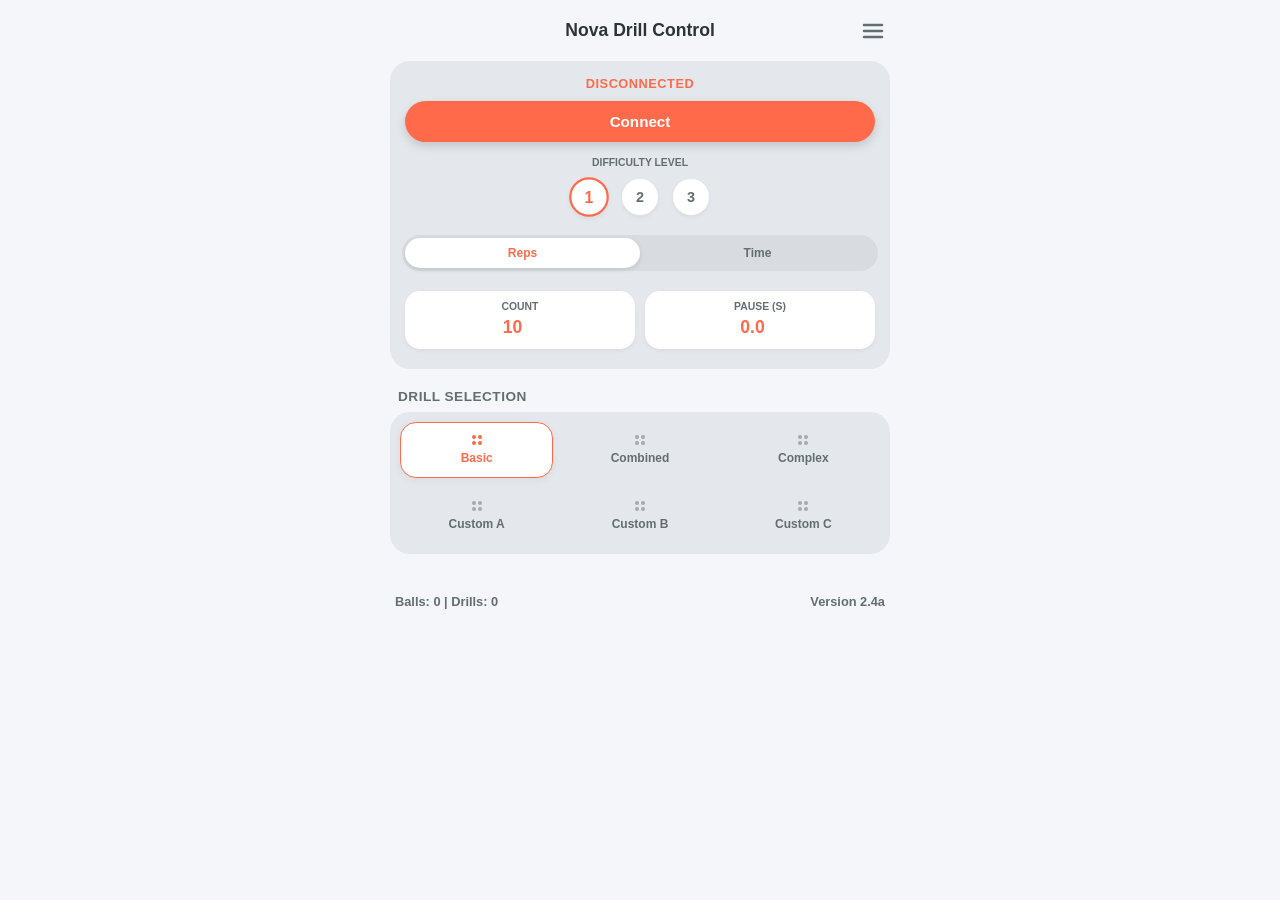
==== index.html @ 415e298c "Cut the drill editor's three preset buttons down to two matching ones The editor offered "open the p" ====
<!DOCTYPE html>
<html lang="en" data-theme="standard">
<head>
    <meta charset="UTF-8">
    <meta name="viewport" content="width=device-width, initial-scale=1.0, maximum-scale=1.0, user-scalable=no">
    <title>Nova Drill Control</title>
    <link rel="stylesheet" href="css/style.css">
</head>
<body>

<div class="container">
    
    <header>
        <h1>Nova Drill Control</h1>
        <div class="menu-btn" onclick="toggleMenu()">
            <svg viewBox="0 0 24 24" stroke="currentColor" stroke-width="2.5" fill="none" stroke-linecap="round" stroke-linejoin="round"><line x1="3" y1="12" x2="21" y2="12"></line><line x1="3" y1="6" x2="21" y2="6"></line><line x1="3" y1="18" x2="21" y2="18"></line></svg>
        </div>
    </header>

    <div id="theme-menu" class="theme-menu">
        <div class="menu-title">Drill</div>
        <div class="theme-item" onclick="window.handleDownloadDialog()">
            <span class="color-preview" style="background:#0984e3"></span> Download Drill
        </div>

        <div class="theme-item" onclick="exportCustomDrills()"><span class="color-preview" style="background:var(--text)"></span> Export Drills</div>
        <div class="theme-item" onclick="document.getElementById('csv-input').click()"><span class="color-preview" style="background:var(--text)"></span> Import Drills</div>

        <div style="border-top: 1px solid var(--border); margin: 5px 0;"></div>

        <div class="theme-item" onclick="window.openSettings()"><span class="color-preview" style="background:#f5a623"></span> Settings</div>
        <div class="theme-item" onclick="window.openAboutModal()">About</div>
    </div>
    
    <input type="file" id="csv-input" accept=".csv" style="display:none" onchange="handleCSVUpload(event)">
    <input type="file" id="preset-file-input" accept=".json,.csv" style="display:none" onchange="handlePresetFileUpload(event)">

    <div class="settings-card">
        <div id="status-text">Disconnected</div>
        <button id="btn-connect" class="btn-connect">Connect</button>

        <div class="control-group" id="grp-difficulty">
            <div style="text-align:center; font-size:0.65rem; color:var(--text-light); margin-bottom:5px; font-weight:700;">DIFFICULTY LEVEL</div>
            <div class="level-select">
                <div class="lvl-dot active" onclick="setLevel(1, this)">1</div>
                <div class="lvl-dot" onclick="setLevel(2, this)">2</div>
                <div class="lvl-dot" onclick="setLevel(3, this)">3</div>
            </div>
        </div>

        <div class="control-pill" style="margin-bottom: 10px; box-shadow:none; background:transparent; padding:0;">
            <div class="mode-switch">
                <div class="mode-option active" onclick="setMode('reps', this)">Reps</div>
                <div class="mode-option" onclick="setMode('time', this)">Time</div>
            </div>
        </div>

        <div class="controls-row">
            <div class="control-pill" id="ui-reps">
                <label>Count</label>
                <input type="number" id="input-reps" value="10">
            </div>
            <div class="control-pill hidden" id="ui-time">
                <label>Time (s)</label>
                <input type="number" id="input-time" value="60" step="10">
            </div>
                <div class="control-pill">
                    <label>Pause (s)</label> <input type="number" id="input-pause" value="0.0" step="0.1">
                </div>
        </div>
    </div>

    <div class="section-label">Drill Selection</div>
    
    <div class="tabs-container">
        <div class="tab-btn active" onclick="switchTab('basic', this)">
            <div class="icon-grid"><div class="icon-dot"></div><div class="icon-dot"></div><div class="icon-dot"></div><div class="icon-dot"></div></div> Basic
        </div>
        <div class="tab-btn" onclick="switchTab('combined', this)">
            <div class="icon-grid"><div class="icon-dot"></div><div class="icon-dot"></div><div class="icon-dot"></div><div class="icon-dot"></div></div> Combined
        </div>
        <div class="tab-btn" onclick="switchTab('complex', this)">
            <div class="icon-grid"><div class="icon-dot"></div><div class="icon-dot"></div><div class="icon-dot"></div><div class="icon-dot"></div></div> Complex
        </div>
        
        <div class="tab-btn" 
             onclick="switchTab('custom-a', this)"
             ondrop="window.handleTabDrop(event, 'custom-a')" 
             ondragover="window.allowTabDrop(event)">
            <div class="icon-grid"><div class="icon-dot"></div><div class="icon-dot"></div><div class="icon-dot"></div><div class="icon-dot"></div></div> Custom A
        </div>
        <div class="tab-btn" 
             onclick="switchTab('custom-b', this)"
             ondrop="window.handleTabDrop(event, 'custom-b')" 
             ondragover="window.allowTabDrop(event)">
            <div class="icon-grid"><div class="icon-dot"></div><div class="icon-dot"></div><div class="icon-dot"></div><div class="icon-dot"></div></div> Custom B
        </div>
        <div class="tab-btn" 
             onclick="switchTab('custom-c', this)"
             ondrop="window.handleTabDrop(event, 'custom-c')" 
             ondragover="window.allowTabDrop(event)">
            <div class="icon-grid"><div class="icon-dot"></div><div class="icon-dot"></div><div class="icon-dot"></div><div class="icon-dot"></div></div> Custom C
        </div>
    </div>

    <div id="view-basic" class="drill-list"></div>
    <div id="view-combined" class="drill-list hidden"></div>
    <div id="view-complex" class="drill-list hidden"></div>
    <div id="view-custom-a" class="drill-list hidden"></div>
    <div id="view-custom-b" class="drill-list hidden"></div>
    <div id="view-custom-c" class="drill-list hidden"></div>

    <div class="footer-row">
        <div id="stats-display">Balls: 0 | Drills: 0</div>
        <div>Version 2.4a</div>
    </div>
    
    <div id="log" class="log-box"></div>
</div>

<!-- Settings: a full screen, not a modal. Everything that is not a
     drill action lives here. -->
<div id="settings-view" class="settings-view" hidden>
    <div class="settings-shell">
        <header class="settings-header">
            <button class="settings-back" onclick="window.closeSettings()" aria-label="Back to drills">
                <svg viewBox="0 0 24 24" width="20" height="20" fill="none" stroke="currentColor" stroke-width="2.5" stroke-linecap="round" stroke-linejoin="round">
                    <polyline points="15 18 9 12 15 6"></polyline>
                </svg>
                <span>Drills</span>
            </button>
            <h1>Settings</h1>
        </header>
        <div class="settings-body" id="settings-body"></div>
    </div>
</div>

<div id="toast">Notification</div>

<div id="editor-modal" class="modal-overlay">
    <div class="modal">
        <div class="modal-header">
            <div class="header-top">
                <div class="title-container" onclick="window.handleRenameDrill()">
                    <span id="editor-drill-name">Drill Name</span>
                    <span id="editor-drill-edit-icon">✎</span>
                </div>
                <div class="modal-close" onclick="closeEditor()">×</div>
            </div>
            <div class="header-actions">
                <button class="btn-header-share" onclick="window.handleShareDrill()" title="Share Drill">
                    <svg viewBox="0 0 24 24"><path d="M4 12v8a2 2 0 0 0 2 2h12a2 2 0 0 0 2-2v-8"></path><polyline points="16 6 12 2 8 6"></polyline><line x1="12" y1="2" x2="12" y2="15"></line></svg>
                </button>
                <label class="random-toggle-container">
                    <span class="toggle-label">Random</span>
                    <input type="checkbox" id="chk-drill-random">
                    <div class="toggle-switch"></div>
                </label>
            </div>
        </div>
        <div id="editor-body" class="modal-body"></div>
        <div class="modal-footer">
            <button class="btn-modal btn-delete-drill" onclick="window.handleDeleteDrill()" title="Delete">
                <svg viewBox="0 0 24 24" fill="none" stroke="currentColor" stroke-width="2" stroke-linecap="round" stroke-linejoin="round">
                    <path d="M3.5 6h17"></path>
                    <path d="M8.7 6V4.3A1.3 1.3 0 0 1 10 3h4a1.3 1.3 0 0 1 1.3 1.3V6"></path>
                    <path d="M18.4 6l-.85 13.1a2 2 0 0 1-2 1.9H8.45a2 2 0 0 1-2-1.9L5.6 6"></path>
                    <path d="M10 10.5v6"></path><path d="M14 10.5v6"></path>
                </svg>
            </button>
            <button class="btn-modal btn-test-combo" onclick="window.handleTestCombo()">Test drill</button>
            <button class="btn-modal btn-save-as" onclick="window.handleSaveAsDrill()">Save As</button>
            <button class="btn-modal btn-save" onclick="saveDrillChanges()">Save</button>
        </div>
    </div>
</div>

<div id="run-overlay" class="modal-overlay">
    <div class="modal" style="background: var(--surface); width: 90%; max-width:450px; padding: 30px 20px;">
        <div id="run-ui">
            <div class="countdown-circle">
                <svg viewBox="0 0 200 200">
                    <circle class="track" cx="100" cy="100" r="90"></circle>
                    <circle class="progress" id="run-progress" cx="100" cy="100" r="90"></circle>
                </svg>
                <div class="center-text">
                    <div class="count-val" id="run-display">4</div>
                    <div class="status-label" id="run-label">GET READY</div>
                </div>
            </div>
            <div class="run-controls">
                <button id="btn-pause" class="btn-run-ctrl btn-pause" onclick="togglePause()">PAUSE</button>
                <button class="btn-run-ctrl btn-stop-run" onclick="stopRun()">STOP</button>
            </div>
        </div>
    </div>
</div>

<div id="download-modal" class="modal-overlay">
    <div class="modal" style="height:auto; min-height:300px;">
        <div class="modal-header">
            <div class="modal-title">Import Drill</div>
            <div class="modal-close" onclick="window.closeDownloadModal()">×</div>
        </div>
        <div class="modal-body" style="display:flex; flex-direction:column; gap:20px; padding-top:15px;">
            <div class="control-pill" style="box-shadow:none; border:1px solid var(--border);">
                <label>Share Code</label>
                <input type="text" id="dl-code" placeholder="ABC123" maxlength="6" 
                       style="text-align:center; letter-spacing:4px; text-transform:uppercase; font-size:1.6rem; color:var(--primary); font-weight:800;">
            </div>
            <div>
                <div class="section-label" style="text-align:center; margin-bottom:8px;">Select Destination</div>
                <div class="mode-switch" id="dl-cat-switch">
                    <div class="mode-option active" onclick="window.selectDlCategory('custom-a', this)">Custom A</div>
                    <div class="mode-option" onclick="window.selectDlCategory('custom-b', this)">Custom B</div>
                    <div class="mode-option" onclick="window.selectDlCategory('custom-c', this)">Custom C</div>
                </div>
            </div>
        </div>
        <div class="modal-footer">
             <button class="btn-modal btn-save" onclick="window.performDownload()">Download & Import</button>
        </div>
    </div>
</div>

<div id="save-as-modal" class="modal-overlay">
    <div class="modal" style="height:auto; min-height:300px;">
        <div class="modal-header">
            <div class="modal-title">Save As New Drill</div>
            <div class="modal-close" onclick="window.closeSaveAsModal()">×</div>
        </div>
        <div class="modal-body" style="display:flex; flex-direction:column; gap:20px; padding-top:15px;">
            <div class="control-pill" style="box-shadow:none; border:1px solid var(--border);">
                <label>Drill Name (Max 40)</label>
                <input type="text" id="save-name" placeholder="My New Drill" maxlength="40" 
                       style="text-align:center; font-size:1.2rem; color:var(--primary); font-weight:800; background:transparent;">
            </div>
            <div>
                <div class="section-label" style="text-align:center; margin-bottom:8px;">Select Destination</div>
                <div class="mode-switch" id="save-cat-switch">
                    <div class="mode-option active" onclick="window.selectSaveCategory('custom-a', this)">Custom A</div>
                    <div class="mode-option" onclick="window.selectSaveCategory('custom-b', this)">Custom B</div>
                    <div class="mode-option" onclick="window.selectSaveCategory('custom-c', this)">Custom C</div>
                </div>
            </div>
        </div>
        <div class="modal-footer">
             <button class="btn-modal btn-save" onclick="window.performSaveAs()">Save Drill</button>
        </div>
    </div>
</div>

<div id="preset-sheet" class="modal-overlay">
    <div class="modal" style="height:auto; max-height:90vh;">
        <div class="modal-header">
            <div class="modal-title">Ball Presets</div>
            <div class="modal-close" onclick="window.closePresetSheet()">&times;</div>
        </div>
        <div class="modal-body" id="preset-list"></div>
        <div class="modal-footer">
            <button class="btn-modal btn-preset-new" onclick="window.openPresetEditor(null)">+ New Preset</button>
        </div>
    </div>
</div>

<div id="preset-modal" class="modal-overlay">
    <div class="modal" style="height:auto; max-height:90vh;">
        <div class="modal-header">
            <div class="modal-title" id="preset-modal-title">New Preset</div>
            <div class="modal-close" onclick="window.closePresetEditor()">&times;</div>
        </div>
        <div class="modal-body" id="preset-editor-body"></div>
        <div class="modal-footer">
            <button class="btn-modal btn-delete-preset" onclick="window.deleteEditingPreset()" title="Delete preset">
                <svg viewBox="0 0 24 24" fill="none" stroke="currentColor" stroke-width="2" stroke-linecap="round" stroke-linejoin="round">
                    <path d="M3.5 6h17"></path>
                    <path d="M8.7 6V4.3A1.3 1.3 0 0 1 10 3h4a1.3 1.3 0 0 1 1.3 1.3V6"></path>
                    <path d="M18.4 6l-.85 13.1a2 2 0 0 1-2 1.9H8.45a2 2 0 0 1-2-1.9L5.6 6"></path>
                    <path d="M10 10.5v6"></path><path d="M14 10.5v6"></path>
                </svg>
            </button>
            <button class="btn-modal btn-save" onclick="window.savePresetEditor()">Save Preset</button>
        </div>
    </div>
</div>

<div id="about-modal" class="modal-overlay">
    <div class="modal" style="height:auto; width:85%; max-width:320px;">
        <div class="modal-header">
            <div class="modal-title">About</div>
            <div class="modal-close" onclick="window.closeAboutModal()">×</div>
        </div>
        <div class="modal-body" style="display:flex; flex-direction:column; align-items:center; text-align:center; gap:15px; padding:20px 0;">
            <h3 style="margin:0; color:var(--text);">Nova Drill Control</h3>
            <a href="https://github.com/olanga/nova" target="_blank" 
               style="color:var(--primary); font-weight:700; text-decoration:none; padding:10px 20px; border:2px solid var(--primary); border-radius:12px; transition:0.2s;">
               View on GitHub
            </a>
        </div>
    </div>
</div>

<div id="summary-modal" class="modal-overlay">
    <div class="modal" style="height:auto; width:90%; max-width:380px;">
        <div class="modal-header">
            <div class="modal-title">Session Summary</div>
        </div>
        <div class="modal-body" style="display:flex; flex-direction:column; gap:15px; padding:15px 0;">
            <div style="text-align:center; color:var(--text-light); font-size:0.9rem; margin-bottom:10px;">
                Training session complete!
            </div>
            <div style="display:flex; gap:10px; justify-content:center;">
                <div class="control-pill">
                    <label>Drills</label>
                    <div id="sum-drills-val" style="font-size:1.8rem; font-weight:800; color:var(--primary); line-height:1;">0</div>
                </div>
                <div class="control-pill">
                    <label>Balls</label>
                    <div id="sum-balls-val" style="font-size:1.8rem; font-weight:800; color:var(--primary); line-height:1;">0</div>
                </div>
                <div class="control-pill">
                    <label>Time</label>
                    <div id="sum-time-val" style="font-size:1.8rem; font-weight:800; color:var(--text); line-height:1;">0:00</div>
                </div>
            </div>
        </div>
        <div class="modal-footer">
             <button class="btn-modal btn-save" onclick="window.closeSummaryModal()">Close</button>
        </div>
    </div>
</div>

<script type="module" src="js/main.js"></script>

</body>
</html>
---- css/style.css ----
/* --- THEME DEFINITIONS --- */
:root { 
    --trans-speed: 0.3s; 
}

[data-theme="standard"] { 
    --primary: #ff6b4a;
    --primary-ink: #ba4e36;
    --primary-solid-ink: #0a0a0c;   /* text on a solid --primary fill (white fails on all 4 themes) */   /* >=4.5:1 on this theme's surface - use for text */ 
    --primary-dim: rgba(255, 107, 74, 0.1); 
    --bg: #f5f6fa; 
    --surface: #ffffff; 
    --card-bg: #e4e7eb; 
    --text: #2d3436; 
    --text-light: #636e72; 
    --border: #dfe6e9; 
    --shadow: rgba(0,0,0,0.05); 
    --danger: #d63031; 
    --btn-text: #4a4a4a; 
    --menu-bg: rgba(255, 255, 255, 0.98); 
    --ring-track: #dfe6e9; 
    --ring-color: #ff6b4a; 
}

[data-theme="ocean"] { 
    --primary: #0984e3;
    --primary-ink: #0873c5;
    --primary-solid-ink: #0a0a0c;   /* text on a solid --primary fill (white fails on all 4 themes) */   /* >=4.5:1 on this theme's surface - use for text */ 
    --primary-dim: rgba(9, 132, 227, 0.1); 
    --bg: #f0f9ff; 
    --surface: #ffffff; 
    --card-bg: #dfe6e9; 
    --text: #2c3e50; 
    --text-light: #576574; 
    --border: #c7ecee; 
    --shadow: rgba(9, 132, 227, 0.1); 
    --danger: #ff7675; 
    --btn-text: #2c3e50; 
    --menu-bg: rgba(255, 255, 255, 0.98); 
    --ring-track: #c7ecee; 
    --ring-color: #0984e3; 
}

[data-theme="forest"] { 
    --primary: #00b894;
    --primary-ink: #007b63;
    --primary-solid-ink: #0a0a0c;   /* text on a solid --primary fill (white fails on all 4 themes) */   /* >=4.5:1 on this theme's surface - use for text */ 
    --primary-dim: rgba(0, 184, 148, 0.1); 
    --bg: #f1f2f6; 
    --surface: #ffffff; 
    --card-bg: #ced6e0; 
    --text: #2f3542; 
    --text-light: #747d8c; 
    --border: #a4b0be; 
    --shadow: rgba(0, 184, 148, 0.1); 
    --danger: #ff6b6b; 
    --btn-text: #2f3542; 
    --menu-bg: rgba(255, 255, 255, 0.98); 
    --ring-track: #a4b0be; 
    --ring-color: #00b894; 
}

[data-theme="night"] { 
    --primary: #ff7675;
    --primary-ink: #ff7e7d;
    --primary-solid-ink: #0a0a0c;   /* text on a solid --primary fill (white fails on all 4 themes) */   /* >=4.5:1 on this theme's surface - use for text */ 
    --primary-dim: rgba(255, 118, 117, 0.15); 
    --bg: #1e272e; 
    --surface: #2f3640; 
    --card-bg: #353b48; 
    --text: #f5f6fa; 
    --text-light: #dcdde1; 
    --border: #4b6584; 
    --shadow: rgba(0,0,0,0.3); 
    --danger: #e17055; 
    --btn-text: #f5f6fa; 
    --menu-bg: rgba(47, 54, 64, 0.98); 
    --ring-track: #4b6584; 
    --ring-color: #ff7675; 
}

/* --- GLOBAL STYLES --- */
body { 
    font-family: -apple-system, BlinkMacSystemFont, "Segoe UI", Roboto, Helvetica, Arial, sans-serif; 
    background: var(--bg); 
    color: var(--text); 
    display: flex; 
    flex-direction: column; 
    align-items: center; 
    min-height: 100vh; 
    margin: 0; 
    padding: 20px 15px; 
    box-sizing: border-box; 
    transition: background-color var(--trans-speed), color var(--trans-speed); 
}

.container { 
    width: 100%; 
    max-width: 500px; 
    position: relative; 
    padding-bottom: 80px; 
}

/* --- HEADER & MENU --- */
header { 
    display: flex; 
    align-items: center; 
    justify-content: center; 
    position: relative; 
    margin-bottom: 20px; 
    padding: 0 10px; 
}

h1 { 
    margin: 0; 
    font-size: 1.1rem; 
    font-weight: 600; 
    color: var(--text); 
}

.menu-btn { 
    position: absolute; 
    right: 0; 
    color: var(--text-light); 
    cursor: pointer; 
    padding: 5px; 
    z-index: 101; 
    display: flex; 
    align-items: center; 
    justify-content: center; 
}

.menu-btn svg { width: 24px; height: 24px; }

.theme-menu { 
    position: absolute; 
    top: 50px; 
    right: 10px; 
    width: 180px; 
    background: var(--menu-bg); 
    backdrop-filter: blur(10px); 
    -webkit-backdrop-filter: blur(10px); 
    border-radius: 16px; 
    box-shadow: 0 10px 30px rgba(0,0,0,0.2); 
    padding: 10px; 
    display: flex; 
    flex-direction: column; 
    gap: 5px; 
    z-index: 100; 
    border: 1px solid var(--border); 
    opacity: 0; 
    transform: scale(0.8); 
    pointer-events: none; 
    transition: all 0.2s cubic-bezier(0.175, 0.885, 0.32, 1.275); 
    transform-origin: top right; 
}

.theme-menu.open { 
    opacity: 1; 
    transform: scale(1); 
    pointer-events: auto; 
}

.menu-title { 
    font-size: 0.7rem; 
    color: var(--text-light); 
    font-weight: 700; 
    padding: 5px 10px; 
    border-bottom: 1px solid var(--border); 
    margin-bottom: 5px; 
    text-transform: uppercase; 
}

.theme-item { 
    padding: 10px; 
    border-radius: 10px; 
    cursor: pointer; 
    font-size: 0.9rem; 
    font-weight: 500; 
    color: var(--text); 
    display: flex; 
    align-items: center; 
    gap: 10px; 
    transition: background 0.2s; 
}

.theme-item:hover { 
    background: var(--primary-dim); 
    color: var(--primary); 
}

.color-preview { width: 12px; height: 12px; border-radius: 50%; display: inline-block; }
.reset-item { color: var(--danger); }
.reset-item:hover { background: rgba(214, 48, 49, 0.1); color: var(--danger); }

/* --- SETTINGS CARD --- */
.settings-card { 
    background: var(--card-bg); 
    border-radius: 20px; 
    padding: 15px; 
    margin-bottom: 20px; 
    transition: background-color var(--trans-speed); 
}

.btn-connect.connecting { opacity: 0.75; cursor: progress; }
.btn-connect:disabled { cursor: not-allowed; }
@keyframes connect-pulse { 0%,100% { opacity: 1 } 50% { opacity: 0.55 } }
.btn-connect.connecting { animation: connect-pulse 1.2s ease-in-out infinite; }
@media (prefers-reduced-motion: reduce) {
    .btn-connect.connecting { animation: none; }
}

.btn-connect { 
    width: 100%; 
    padding: 12px; 
    border: none; 
    border-radius: 25px; 
    font-weight: 600; 
    cursor: pointer; 
    font-size: 0.95rem; 
    background: var(--primary); 
    color: white; 
    margin-bottom: 15px; 
    box-shadow: 0 4px 10px rgba(0,0,0,0.15); 
    transition: background var(--trans-speed), transform 0.1s; 
}

.btn-connect.connected { background: #00b894; }

.control-group { 
    display: flex; 
    flex-direction: column; 
    gap: 6px; 
    margin-bottom: 10px; 
    transition: opacity 0.3s; 
}

.controls-row { display: flex; gap: 10px; margin-bottom: 5px; }

.control-pill { 
    background: var(--surface); 
    border-radius: 15px; 
    padding: 10px; 
    flex: 1; 
    display: flex; 
    flex-direction: column; 
    align-items: center; 
    justify-content: center; 
    box-shadow: 0 2px 5px var(--shadow); 
}

.control-pill label { 
    font-size: 0.65rem; 
    color: var(--text-light); 
    margin-bottom: 4px; 
    font-weight: 700; 
    text-transform: uppercase; 
}

input[type="number"] { 
    border: none; 
    font-size: 1.1rem; 
    font-weight: 800; 
    color: var(--primary); 
    text-align: center; 
    width: 100%; 
    background: transparent; 
}
input[type="number"]:focus { outline: none; }
input[type="number"]:disabled { opacity: 0.5; cursor: not-allowed; color: var(--text-light); }

.mode-switch { 
    display: flex; 
    background: rgba(0,0,0,0.05); 
    border-radius: 20px; 
    padding: 3px; 
    width: 100%; 
    margin-bottom: 10px; 
}
[data-theme="night"] .mode-switch { background: rgba(255,255,255,0.1); }

.mode-option { 
    flex: 1; 
    text-align: center; 
    padding: 8px; 
    font-size: 0.75rem; 
    border-radius: 18px; 
    cursor: pointer; 
    color: var(--text-light); 
    font-weight: 600; 
    transition: all var(--trans-speed); 
}
.mode-option.active { 
    background: var(--surface); 
    color: var(--primary); 
    box-shadow: 0 2px 5px rgba(0,0,0,0.1); 
}

.level-select { display: flex; justify-content: center; gap: 15px; margin-bottom: 10px; }

.lvl-dot { 
    width: 32px; 
    height: 32px; 
    border-radius: 50%; 
    background: var(--surface); 
    display: flex; 
    align-items: center; 
    justify-content: center; 
    font-size: 0.9rem; 
    font-weight: bold; 
    color: var(--text-light); 
    cursor: pointer; 
    border: 2px solid transparent; 
    box-shadow: 0 2px 5px var(--shadow); 
    transition: all var(--trans-speed); 
}

.lvl-dot.active { 
    border-color: var(--primary); 
    color: var(--primary); 
    transform: scale(1.1); 
}

.section-label { 
    font-size: 0.85rem; 
    font-weight: 600; 
    color: var(--text-light); 
    margin-bottom: 8px; 
    padding-left: 8px; 
    text-transform: uppercase; 
    letter-spacing: 0.5px; 
}

/* --- TABS & DRILL GRID --- */
.tabs-container { 
    background: var(--card-bg); 
    border-radius: 20px; 
    padding: 10px; 
    margin-bottom: 20px; 
    display: grid; 
    grid-template-columns: 1fr 1fr 1fr; 
    gap: 10px; 
}

.tab-btn { 
    display: flex; 
    flex-direction: column; 
    align-items: center; 
    justify-content: center; 
    gap: 4px; 
    padding: 12px 5px; 
    border-radius: 16px; 
    border: 1px solid transparent; 
    background: transparent; 
    color: var(--text-light); 
    font-weight: 600; 
    font-size: 0.75rem; 
    cursor: pointer; 
    transition: all var(--trans-speed); 
    text-align: center;
}

.tab-btn.active { 
    background: var(--surface); 
    border: 1px solid var(--primary); 
    color: var(--primary); 
    box-shadow: 0 2px 8px rgba(0,0,0,0.05); 
}

.icon-grid { display: grid; grid-template-columns: 1fr 1fr; gap: 2px; width: 10px; height: 10px; margin-bottom: 2px; }
.icon-dot { background-color: var(--text-light); border-radius: 50%; opacity: 0.5; }
.tab-btn.active .icon-dot { background-color: var(--primary); opacity: 1; }

/* === REDESIGNED DRILL LIST (Single Column) === */
.drill-list { 
    display: flex; 
    flex-direction: column; 
    gap: 8px; 
    margin-bottom: 10px; 
}
.hidden { display: none !important; }

/* === WIDE BUTTON STYLE === */
.btn-drill { 
    width: 100%;
    min-height: 60px;
    padding: 0 15px;
    display: flex;
    flex-direction: row;
    align-items: center;
    justify-content: flex-start;
    gap: 15px; /* Spacing between icon, text, badge */
    
    background: var(--surface); 
    border: 1px solid transparent; 
    border-radius: 12px; 
    color: var(--btn-text); 
    box-shadow: 0 1px 3px var(--shadow); 
    position: relative; 
    transition: transform 0.1s, background-color 0.2s;
    user-select: none; 
    -webkit-user-select: none; 
    cursor: pointer;
}

.btn-drill:active { transform: scale(0.98); }
.btn-drill.running { border-color: var(--primary); background: var(--primary-dim); color: var(--primary); }
.btn-drill:disabled { opacity: 0.5; cursor: not-allowed; box-shadow: none; background: rgba(0,0,0,0.05); }

/* Left-side visual icon */
.btn-drill .drill-icon { 
    display: grid; 
    grid-template-columns: 1fr 1fr; 
    gap: 3px; 
    width: 14px; 
    height: 14px; 
    flex-shrink: 0; 
    opacity: 0.7;
}
.btn-drill .drill-icon .d-dot { background-color: #b2bec3; border-radius: 50%; transition: background-color var(--trans-speed); }
.btn-drill.running .drill-icon .d-dot { background-color: var(--primary); }

/* Text Label */
.btn-drill span { 
    flex: 1; 
    text-align: left; 
    font-size: 0.95rem; 
    font-weight: 600; 
    white-space: nowrap; 
    overflow: hidden; 
    text-overflow: ellipsis; 
}

/* Random Badge (Right side now) */
.mark-random { 
    position: static;
    width: 22px; 
    height: 22px; 
    border: 1.5px solid var(--danger); 
    color: var(--danger); 
    border-radius: 50%; 
    font-size: 0.65rem; 
    font-weight: 900; 
    display: flex; 
    align-items: center; 
    justify-content: center; 
    background: transparent; 
    line-height: 1; 
    flex-shrink: 0;
}

/* Sorting Grip Handle */
.drill-grab-handle {
    display: flex;
    align-items: center;
    justify-content: center;
    width: 30px;
    height: 100%;
    cursor: grab;
    color: var(--text-light);
    opacity: 0.3;
    font-size: 1.4rem;
    margin-left: 5px;
    border-left: 1px solid var(--border);
    padding-left: 10px;
    flex-shrink: 0;
    transition: opacity 0.2s;
}

.drill-grab-handle:hover {
    opacity: 1;
    color: var(--primary);
}

.btn-drill.dragging {
    opacity: 0.5;
    background: var(--card-bg);
    border: 1px dashed var(--text-light);
}

/* --- FOOTER & LOGS --- */
#status-text { 
    text-align: center; 
    font-size: 0.8rem; 
    color: var(--primary); 
    font-weight: 700; 
    height: 20px; 
    margin-bottom: 5px; 
    letter-spacing: 0.5px; 
    text-transform: uppercase; 
}

.log-box { 
    margin-top: 10px; 
    background: #2d3436; 
    color: #00cec9; 
    padding: 12px; 
    border-radius: 10px; 
    font-family: monospace; 
    font-size: 0.65rem; 
    height: 120px; 
    overflow-y: auto; 
    display: none; 
    border: 1px solid #636e72; 
    line-height: 1.4; 
}
.log-box div { margin-bottom: 2px; border-bottom: 1px solid rgba(255,255,255,0.1); padding-bottom: 2px; }

.footer-row { 
    display: flex; 
    justify-content: space-between; 
    align-items: center; 
    margin-top: 20px; 
    font-size: 0.8rem; 
    color: var(--text-light); 
    font-weight: 600; 
    padding: 0 5px; 
}

/* --- SWAP BUTTON (Between Balls) --- */
.swap-zone {
    display: flex;
    justify-content: center;
    align-items: center;
    padding: 2px 0;
    margin: -8px 0 8px 0; /* Pulls elements closer to look connected */
    position: relative;
    z-index: 5;
}

/* Optional: A line behind the button to connect the balls visually */
.swap-zone::before {
    content: '';
    position: absolute;
    left: 50%;
    top: 0;
    bottom: 0;
    width: 2px;
    background: var(--border);
    transform: translateX(-50%);
    z-index: -1;
}

.btn-swap {
    background: var(--surface);
    border: 1px solid var(--border);
    color: var(--text-light);
    width: 28px;
    height: 28px;
    border-radius: 50%;
    display: flex;
    align-items: center;
    justify-content: center;
    cursor: pointer;
    font-size: 1.1rem;
    line-height: 1;
    box-shadow: 0 2px 4px rgba(0,0,0,0.05);
    transition: all 0.2s ease;
}

.btn-swap:hover {
    background: var(--primary);
    color: white;
    border-color: var(--primary);
    transform: scale(1.1);
}

.checkbox-wrapper { display: flex; align-items: center; gap: 6px; }
#stats-display { font-variant-numeric: tabular-nums; }

/* TOAST - Z-Index updated to 300 to show over modal */
#toast { 
    visibility: hidden; 
    min-width: 250px; 
    background-color: #333; 
    color: #fff; 
    text-align: center; 
    border-radius: 50px; 
    padding: 16px; 
    position: fixed; 
    z-index: 300; 
    left: 50%; 
    bottom: 30px; 
    transform: translateX(-50%); 
    font-size: 0.9rem; 
    opacity: 0; 
    transition: opacity 0.5s, bottom 0.5s; 
    box-shadow: 0 5px 15px rgba(0,0,0,0.3); 
}
#toast.show { visibility: visible; opacity: 1; bottom: 50px; }

/* --- MODALS --- */
.modal-overlay { 
    position: fixed; 
    top: 0; 
    left: 0; 
    width: 100%; 
    height: 100%; 
    background: rgba(0,0,0,0.85); 
    backdrop-filter: blur(8px); 
    z-index: 200; 
    display: flex; 
    align-items: center; 
    justify-content: center; 
    opacity: 0; 
    pointer-events: none; 
    transition: opacity 0.3s; 
}
.modal-overlay.open { opacity: 1; pointer-events: auto; }

.modal { 
    background: var(--surface); 
    width: 95%; 
    max-width: 400px; 
    max-height: 90vh; 
    border-radius: 25px; 
    padding: 20px; 
    box-shadow: 0 20px 50px rgba(0,0,0,0.4); 
    display: flex; 
    flex-direction: column; 
    overflow: hidden; 
}

/* MODAL HEADER - GENERAL */
.modal-header { 
    display: flex; 
    align-items: center; 
    gap: 15px; 
    margin-bottom: 15px; 
    padding-bottom: 10px; 
    border-bottom: 1px solid var(--border);
    width: 100%;
}

.modal-title { 
    font-weight: normal; 
    color: var(--text); 
    font-size: 1.1rem; 
    white-space: nowrap; 
    overflow: hidden; 
    text-overflow: ellipsis; 
    flex: 1;       
    min-width: 0; 
    text-align: left;
    margin-right: 10px;
}

/* EDITOR MODAL HEADER SPECIFIC */
/* Switches to column layout for Editor only */
#editor-modal .modal-header {
    flex-direction: column;
    align-items: stretch;
    gap: 12px;
}

/* Row 1: Title and Close */
#editor-modal .header-top {
    display: flex;
    justify-content: space-between;
    align-items: center;
    width: 100%;
    min-width: 0;
}

/* New Title Container allowing full width and edit icon */
#editor-modal .title-container {
    display: flex;
    align-items: center;
    gap: 8px;
    flex: 1;
    min-width: 0;
    cursor: pointer;
    margin-right: 10px;
}

#editor-drill-name {
    font-size: 1.2rem;
    font-weight: 700;
    color: var(--text);
    white-space: nowrap; 
    overflow: hidden;
    text-overflow: ellipsis;
}

#editor-drill-edit-icon {
    font-size: 1rem;
    opacity: 0.5;
    flex-shrink: 0; /* Ensures icon never disappears */
    color: var(--primary);
}

/* Row 2: Actions */
#editor-modal .header-actions {
    display: flex;
    align-items: center;
    justify-content: space-between;
    width: 100%;
}

/* Adjustments for buttons inside new layout */
.btn-header-share { margin-right: 0; } 
.random-toggle-container { margin-right: 0; }

.modal-close { font-size: 1.5rem; color: var(--text-light); cursor: pointer; line-height: 1; }
.modal-body { overflow-y: auto; flex: 1; padding-right: 5px; }

/* --- EDITOR SPECIFIC (Smart Grid Layout) --- */

.ball-group { 
    border: 1px solid var(--border); 
    border-radius: 12px; 
    margin-bottom: 15px; 
    overflow: hidden; 
    background: var(--bg); 
    transition: opacity 0.3s;
}

.ball-group.inactive {
    opacity: 0.5;
    border-style: dashed;
}

.group-title { 
    background: var(--card-bg); 
    padding: 8px 12px; 
    font-size: 0.75rem; 
    font-weight: 800; 
    color: var(--text-light); 
    text-transform: uppercase; 
    border-bottom: 1px solid var(--border); 
    display: flex;
    justify-content: space-between;
    align-items: center;
}

/* Toggle Switch for Active/Inactive Ball */
.ball-toggle {
    display: flex;
    align-items: center;
    gap: 8px;
    cursor: pointer;
}

.toggle-switch {
    position: relative;
    width: 30px;
    height: 16px;
    background: #b2bec3;
    border-radius: 15px;
    transition: background 0.2s;
}

.toggle-switch::after {
    content: '';
    position: absolute;
    top: 2px;
    left: 2px;
    width: 12px;
    height: 12px;
    background: white;
    border-radius: 50%;
    transition: transform 0.2s;
}

.ball-toggle.active .toggle-switch {
    background: var(--primary);
}

.ball-toggle.active .toggle-switch::after {
    transform: translateX(14px);
}

/* Random Toggle (Header) */
.random-toggle-container {
    display: flex;
    align-items: center;
    gap: 8px;
    cursor: pointer;
}
.random-toggle-container input { display: none; }
.random-toggle-container input:checked + .toggle-switch { background: var(--primary); }
.random-toggle-container input:checked + .toggle-switch::after { transform: translateX(14px); }

/* Round Plus Button */
.btn-add-opt {
    background: transparent;
    border: 1px solid var(--primary); 
    color: var(--primary);
    width: 22px;
    height: 22px;
    border-radius: 50%;
    display: flex;
    align-items: center;
    justify-content: center;
    cursor: pointer;
    font-size: 1.2rem;
    font-weight: 400;
    line-height: 1;
    padding: 0 0 2px 0;
    transition: all 0.2s;
}

.btn-add-opt:hover {
    background: var(--primary);
    color: white;
    transform: scale(1.1);
}

.option-card { 
    padding: 10px; 
    border-bottom: 1px solid var(--border); 
    position: relative; 
}
.option-card:last-child { border-bottom: none; }

.option-label { 
    font-size: 0.65rem; 
    font-weight: 700; 
    color: var(--primary); 
    margin-bottom: 5px; 
    text-transform: uppercase; 
    display: block; 
}

/* --- GRID & INPUT STYLES (Replaced Sliders) --- */

.editor-grid { 
    display: grid; 
    grid-template-columns: 1fr 1fr 1fr; 
    gap: 8px; 
    margin-bottom: 10px;
}

.editor-field { 
    display: flex; 
    flex-direction: column; 
    background: var(--surface);
    border: 1px solid var(--border);
    border-radius: 8px;
    padding: 4px;
}

.field-header { 
    display: flex; 
    justify-content: space-between; 
    align-items: center; 
    margin-bottom: 2px;
    padding: 0 4px;
}

.field-header label { 
    font-size: 0.65rem; 
    color: var(--text-light); 
    font-weight: 700; 
    text-transform: uppercase;
}

.field-header .range-hint { 
    font-size: 0.58rem; 
    /* was a hardcoded #b2bec3 (1.9:1 on white) - unreadable on light themes */
    color: var(--text-light); 
    opacity: 0.85;
}

/* Fast Input Styling */
.editor-field input { 
    border: none;
    background: transparent;
    font-size: 0.95rem; 
    color: var(--text); 
    font-weight: 700; 
    text-align: center; 
    width: 100%; 
    padding: 4px 0;
    -moz-appearance: textfield; 
}
.editor-field input:focus { outline: none; color: var(--primary); }

/* Spin Toggle Row */
.spin-row {
    display: flex;
    align-items: center;
    justify-content: space-between;
    margin-bottom: 8px;
    padding: 0 4px;
}

.spin-label {
    font-size: 0.7rem;
    font-weight: 700;
    color: var(--text-light);
    text-transform: uppercase;
}

.spin-capsule {
    display: flex;
    background: var(--bg);
    border: 1px solid var(--border);
    border-radius: 12px;
    padding: 2px;
}

.sc-opt {
    padding: 4px 12px;
    font-size: 0.65rem;
    font-weight: 700;
    border-radius: 10px;
    cursor: pointer;
    color: var(--text-light);
    transition: all 0.2s;
}

.sc-opt.active {
    background: var(--text); /* Default dark/light contrast */
    color: var(--bg);
    box-shadow: 0 2px 4px rgba(0,0,0,0.1);
}

/* Color Coding for Toggle */
.sc-opt:first-child.active { background: #e17055; color: white; } /* Topspin */
.sc-opt:last-child.active { background: #0984e3; color: white; } /* Backspin */

/* --- EDITOR ACTION BUTTONS --- */
.card-actions { 
    display: flex; 
    gap: 8px; 
    margin-top: 5px; 
}

.btn-action { 
    flex: 1; 
    padding: 8px; 
    border-radius: 8px; 
    border: none; 
    font-size: 0.75rem; 
    font-weight: 700; 
    cursor: pointer; 
    display: flex; 
    align-items: center; 
    justify-content: center; 
    transition: background 0.2s; 
    text-transform: uppercase; 
    color: white; 
}

.btn-act-test { background: var(--card-bg); color: var(--text); border: 1px solid var(--border); }
.btn-act-test:hover { background: var(--text-light); color: white; }
.btn-act-test:disabled { opacity: 0.5; cursor: not-allowed; }

.btn-act-clone { background: #0984e3; }
.btn-act-clone:hover { background: #00cec9; }

.btn-act-del { background: var(--danger); }
.btn-act-del:hover { opacity: 0.8; }
.btn-act-del:disabled { opacity: 0.3; cursor: not-allowed; }

/* Share Button */
.btn-header-share {
    background: transparent;
    border: none;
    color: var(--primary);
    cursor: pointer;
    padding: 5px;
    display: flex;
    align-items: center;
    justify-content: center;
    transition: transform 0.2s;
    flex-shrink: 0;
}
.btn-header-share:hover { transform: scale(1.1); color: var(--text); }
.btn-header-share svg { width: 22px; height: 22px; fill: none; stroke: currentColor; stroke-width: 2; stroke-linecap: round; stroke-linejoin: round; }

/* --- MODAL FOOTER --- */
.modal-footer { 
    margin-top: 15px; 
    display: flex; 
    gap: 8px; 
    align-items: stretch;
}

.btn-modal { 
    padding: 12px 8px; 
    border-radius: 10px; 
    border: none; 
    font-weight: 600; 
    cursor: pointer; 
    font-size: 0.8rem; 
    text-transform: uppercase;
    display: flex;
    align-items: center;
    justify-content: center;
    white-space: nowrap; 
    transition: transform 0.1s, opacity 0.2s;
}
.btn-modal:active { transform: scale(0.96); }

.btn-delete-drill { 
    background: var(--danger); 
    color: white; 
    width: 44px; 
    flex: 0 0 44px; 
    padding: 0;
}
.btn-delete-drill svg { width: 20px; height: 20px; fill: none; stroke: currentColor; stroke-width: 2; stroke-linecap: round; stroke-linejoin: round; }
.btn-delete-drill:disabled { opacity: 0.3; cursor: not-allowed; }

.btn-test-combo { 
    background: transparent;
    border: 2px solid var(--primary); 
    color: var(--primary); 
    flex: 1.2; 
}
[data-theme="night"] .btn-test-combo { border-color: var(--primary); color: var(--primary); }
.btn-test-combo:hover { background: var(--primary-dim); }

.btn-save-as { 
    background: transparent;
    border: 2px solid var(--text);
    color: var(--text); 
    flex: 1.2;
}
.btn-save-as:hover { background: rgba(0,0,0,0.05); }
[data-theme="night"] .btn-save-as:hover { background: rgba(255,255,255,0.1); }

.btn-save { 
    background: transparent;
    border: 2px solid var(--primary);
    color: var(--primary); 
    flex: 1.5; 
}
.btn-save:hover { background: var(--primary-dim); }


/* --- RUN OVERLAY --- */
#run-ui { 
    display: none; 
    flex-direction: column; 
    align-items: center; 
    width: 100%; 
    justify-content: center; 
    text-align: center; 
}
.modal-overlay.open #run-ui { display: flex; }

.countdown-circle { position: relative; width: 200px; height: 200px; margin-bottom: 30px; }
.countdown-circle svg { width: 100%; height: 100%; transform: rotate(-90deg); }
.track { fill: none; stroke: var(--ring-track); stroke-width: 8; }
.progress { fill: none; stroke: var(--primary); stroke-width: 8; stroke-dasharray: 565; stroke-dashoffset: 0; stroke-linecap: round; }

.center-text { 
    position: absolute; 
    top: 50%; 
    left: 50%; 
    transform: translate(-50%, -50%); 
    display: flex; 
    flex-direction: column; 
    align-items: center; 
    justify-content: center; 
}

.count-val { font-size: 4.5rem; font-weight: 800; color: var(--text); line-height: 1; font-feature-settings: "tnum"; font-variant-numeric: tabular-nums; }
.status-label { font-size: 0.9rem; font-weight: 600; color: var(--text-light); text-transform: uppercase; letter-spacing: 1px; margin-top: 5px; }

.run-controls { display: flex; flex-direction: column; gap: 15px; width: 100%; margin-top: 10px; }
.btn-run-ctrl { width: 100%; padding: 15px; border-radius: 15px; border: none; font-weight: 700; font-size: 1rem; cursor: pointer; transition: transform 0.1s; box-shadow: 0 4px 12px rgba(0,0,0,0.1); }
.btn-run-ctrl:active { transform: scale(0.95); }
.btn-pause { background: var(--card-bg); color: var(--text); }
.btn-stop-run { 
    background: var(--danger); 
    color: white; 
    padding: 30px;      /* Doubled padding (was 15px) */
    font-size: 1.5rem;  /* Larger text */
    margin-top: 10px;   /* Extra spacing from pause button */
}
.pulse-anim { animation: pulse 1s infinite; }
@keyframes pulse { 0% { opacity: 1; } 50% { opacity: 0.6; } 100% { opacity: 1; } }

/* --- LAST PLAYED HIGHLIGHT --- */
.btn-drill.last-played {
    border-color: var(--primary); /* subtle highlight border */
    background: var(--surface);   /* keep background clean or use var(--primary-dim) */
}

/* Optional: Add a small indicator icon */
.btn-drill.last-played::after {
    content: '●'; /* Dot indicator */
    color: var(--primary);
    position: absolute;
    right: 10px; /* Adjust based on your button padding */
    top: 50%;
    transform: translateY(-50%);
    font-size: 0.8rem;
}
/* ==========================================================================
   BALL PRESETS
   A library of named ball recipes that can be dropped into a drill with
   their placement/depth variations expanded. See js/presets.js.
   ========================================================================== */

/* "Add from preset", used at the top of the drill editor body and again under
   the "+" at the end. One class for both: they are the same action, so they
   look the same. */
.preset-entry {
    width: 100%;
    display: flex;
    align-items: center;
    justify-content: center;
    gap: 7px;
    padding: 11px;
    margin: 0 0 14px 0;
    border: 2px dashed var(--primary);
    border-radius: 12px;
    background: var(--primary-dim);
    color: var(--primary-ink);
    font-size: 0.78rem;
    font-weight: 800;
    text-transform: uppercase;
    letter-spacing: 0.3px;
    cursor: pointer;
    transition: filter 0.2s, transform 0.1s;
}
.preset-entry:hover { filter: brightness(0.97); }
.preset-entry:active { transform: scale(0.99); }
.preset-entry svg { flex-shrink: 0; width: 16px; height: 16px; fill: none; stroke: currentColor; }

/* --- PRESET CARDS (picker) --- */
.preset-card {
    border: 1px solid var(--border);
    border-radius: 12px;
    background: var(--bg);
    padding: 10px;
    margin-bottom: 10px;
}
.preset-card-top { display: flex; align-items: flex-start; gap: 4px; }
.preset-name { font-weight: 800; font-size: 1rem; color: var(--text); flex: 1; word-break: break-word; }
.preset-sub { font-size: 0.72rem; color: var(--text); opacity: 0.8; font-weight: 600; margin-top: 2px; }
.preset-edit-btn {
    background: transparent; border: none; color: var(--text-light);
    cursor: pointer; width: 34px; height: 34px;            /* >=32px touch target */
    display: flex; align-items: center; justify-content: center;
    flex-shrink: 0; transition: color 0.2s;
}
.preset-edit-btn:hover { color: var(--primary); }
.preset-edit-btn svg { width: 17px; height: 17px; fill: none; stroke: currentColor; stroke-width: 2; stroke-linecap: round; stroke-linejoin: round; }

.preset-chips { display: flex; flex-wrap: wrap; gap: 4px; margin-top: 8px; }
.preset-chip {
    font-size: 0.72rem; font-weight: 700; padding: 3px 8px; border-radius: 20px;
    background: var(--surface); border: 1px solid var(--border); color: var(--text);
    white-space: nowrap;
}
.preset-chip b { color: var(--primary-ink); font-weight: 800; }
.preset-chip.placement b { color: var(--text); }
.preset-chip-axis { font-size: 0.68rem; color: var(--text); opacity: 0.75; }

.preset-actions { display: flex; gap: 6px; margin-top: 10px; }
.btn-preset-add {
    flex: 1; padding: 9px 4px; border-radius: 8px; border: 2px solid var(--primary);
    background: transparent; color: var(--primary-ink); font-size: 0.7rem; font-weight: 800;
    cursor: pointer; text-transform: uppercase; white-space: nowrap;
    transition: background 0.2s, transform 0.1s;
}
.btn-preset-add:hover { background: var(--primary-dim); }
.btn-preset-add:disabled { color: var(--text-light); border-color: var(--border); background: transparent; }
.btn-preset-add:active { transform: scale(0.96); }
.btn-preset-add.solid { background: var(--primary); color: var(--primary-solid-ink); }
.btn-preset-add:disabled { opacity: 0.55; cursor: not-allowed; }

.preset-empty { text-align: center; color: var(--text-light); font-size: 0.85rem; padding: 25px 10px; line-height: 1.5; }

.btn-preset-new { border: 2px solid var(--primary); background: transparent; color: var(--primary-ink); flex: 1; }
.btn-preset-new:hover { background: var(--primary-dim); }

.btn-delete-preset { background: var(--danger); color: white; width: 44px; flex: 0 0 44px; padding: 0; }
.btn-delete-preset svg { width: 20px; height: 20px; fill: none; stroke: currentColor; stroke-width: 2; stroke-linecap: round; stroke-linejoin: round; }
.btn-delete-preset[hidden] { display: none; }

/* --- PRESET EDITOR --- */
.preset-name-input {
    box-sizing: border-box;   /* width:100% + padding + border would overflow right */
    width: 100%; padding: 10px; border-radius: 8px; border: 1px solid var(--border);
    background: var(--bg); color: var(--primary-ink); font-weight: 800; font-size: 1.1rem;
    text-align: center; margin-bottom: 12px;
}
.preset-name-input:focus { outline: none; border-color: var(--primary); }

/* One variation axis: a list of label + value rows. */
.axis-block {
    border: 1px solid var(--border); border-radius: 10px;
    background: var(--bg); padding: 8px; margin-bottom: 10px;
}
.axis-head { display: flex; align-items: center; justify-content: space-between; gap: 8px; margin-bottom: 6px; }
.axis-title { font-size: 0.68rem; font-weight: 800; color: var(--text); text-transform: uppercase; }
.axis-hint { font-size: 0.68rem; color: var(--text); opacity: 0.75; font-weight: 600; margin-top: -2px; margin-bottom: 8px; line-height: 1.4; }
.axis-row { display: flex; align-items: center; gap: 4px; margin-bottom: 5px; }
.axis-row:last-child { margin-bottom: 0; }
.axis-row input {
    box-sizing: border-box;   /* the app is not globally border-box */
    border: 1px solid var(--border); background: var(--surface); color: var(--text);
    border-radius: 7px; padding: 6px 4px; font-weight: 700; text-align: center;
}
.axis-row input:focus { outline: none; border-color: var(--primary); color: var(--primary-ink); }
.axis-row .axis-label-input { flex: 1 1 0; min-width: 0; font-size: 0.8rem; text-transform: uppercase; letter-spacing: 0.3px; }
.axis-row .axis-value-input { width: 64px; min-width: 0; flex: 0 0 64px; font-size: 0.9rem; }
.axis-del-btn {
    background: transparent; border: none; color: var(--text-light); cursor: pointer;
    width: 34px; height: 34px;                                /* >=32px touch target */
    display: flex; align-items: center; justify-content: center;
    flex: 0 0 34px;                                            /* no shrink, no overflow */
}
.axis-del-btn:hover { color: var(--danger); }
.axis-del-btn svg { width: 16px; height: 16px; fill: none; stroke: currentColor; stroke-width: 2; stroke-linecap: round; stroke-linejoin: round; }
.btn-axis-add {
    width: 100%; margin-top: 6px; padding: 10px; border-radius: 7px;
    border: 1px dashed var(--border); background: transparent; color: var(--text);
    font-size: 0.72rem; font-weight: 700; cursor: pointer; text-transform: uppercase;
}
.btn-axis-add:hover { border-color: var(--primary); color: var(--primary-ink); }
.axis-standard-btn {
    width: 100%; margin-top: 6px; padding: 10px; border-radius: 7px;
    border: 1px solid var(--border); background: var(--surface); color: var(--text);
    font-size: 0.7rem; font-weight: 700; cursor: pointer; text-transform: uppercase;
}
.axis-standard-btn:hover { border-color: var(--primary); color: var(--primary-ink); }

/* "Save this ball as a preset" on an option card */
.btn-act-preset { flex: 0 0 42px; background: var(--card-bg); color: var(--text); padding: 8px 0; }
.btn-act-preset:hover { color: var(--primary-ink); }
.btn-act-preset svg { width: 16px; height: 16px; fill: none; stroke: currentColor; stroke-width: 2; stroke-linecap: round; stroke-linejoin: round; }

/* ==========================================================================
   SETTINGS SCREEN
   A full screen reached from the hamburger menu. The menu keeps only the
   drill actions; everything else lives here.
   ========================================================================== */

.container.screen-hidden { display: none; }

.settings-view {
    position: fixed;
    inset: 0;
    z-index: 150;                 /* below modals (200) so overlays still win */
    background: var(--bg);
    overflow-y: auto;
    -webkit-overflow-scrolling: touch;
}
.settings-view[hidden] { display: none; }
.settings-view.active { display: block; }

.settings-shell {
    width: 100%;
    max-width: 500px;
    margin: 0 auto;
    padding: 0 16px 40px 16px;
}

.settings-header {
    display: flex;
    align-items: center;
    gap: 10px;
    padding: 18px 0 14px 0;
    position: sticky;
    top: 0;
    background: var(--bg);
    z-index: 1;
    border-bottom: 1px solid var(--border);
}
.settings-header h1 { margin: 0; font-size: 1.3rem; color: var(--text); }

.settings-back {
    display: flex;
    align-items: center;
    gap: 5px;
    min-height: 40px;
    padding: 8px 14px 8px 10px;
    border: none;
    border-radius: 22px;
    background: var(--card-bg);
    color: var(--text);
    font-size: 0.82rem;
    font-weight: 700;
    cursor: pointer;
    transition: transform 0.1s;
}
.settings-back:active { transform: scale(0.96); }
.settings-back svg { flex-shrink: 0; }

.settings-section { margin-top: 22px; }
.settings-section-title {
    font-size: 0.68rem;
    font-weight: 800;
    text-transform: uppercase;
    letter-spacing: 0.6px;
    color: var(--text-light);
    margin-bottom: 8px;
    padding-left: 2px;
}

/* --- one row per setting --- */
.settings-row {
    display: flex;
    align-items: center;
    gap: 12px;
    padding: 12px 14px;
    background: var(--surface);
    border: 1px solid var(--border);
    border-radius: 12px;
    margin-bottom: 8px;
}
.settings-row-main { flex: 1; min-width: 0; }
.settings-row-title { font-size: 0.92rem; font-weight: 700; color: var(--text); }
.settings-row-desc { font-size: 0.74rem; color: var(--text-light); margin-top: 2px; line-height: 1.35; }
.danger-text { color: var(--danger); font-weight: 600; }

.settings-btn {
    flex-shrink: 0;
    min-height: 40px;
    min-width: 74px;
    padding: 10px 16px;
    border-radius: 10px;
    border: 2px solid var(--primary);
    background: transparent;
    color: var(--primary-ink);
    font-size: 0.78rem;
    font-weight: 800;
    text-transform: uppercase;
    cursor: pointer;
    transition: background 0.2s, transform 0.1s;
}
.settings-btn:hover { background: var(--primary-dim); }
.settings-btn:active { transform: scale(0.96); }
.settings-btn.danger { border-color: var(--danger); color: var(--danger); }
.settings-btn.danger:hover { background: rgba(214, 48, 49, 0.1); }

/* --- theme picker --- */
.theme-grid {
    display: grid;
    grid-template-columns: 1fr 1fr;
    gap: 8px;
}
.theme-card {
    display: flex;
    align-items: center;
    gap: 9px;
    min-height: 56px;
    padding: 12px;
    border: 2px solid var(--border);
    border-radius: 12px;
    background: var(--surface);
    color: var(--text);
    font-size: 0.88rem;
    font-weight: 700;
    cursor: pointer;
    position: relative;
    transition: border-color 0.2s, transform 0.1s;
}
.theme-card:active { transform: scale(0.98); }
.theme-card.active { border-color: var(--primary); }
.theme-swatch {
    width: 26px;
    height: 26px;
    border-radius: 8px;
    flex-shrink: 0;
    border: 1px solid var(--border);
}
.theme-name { flex: 1; text-align: left; }
.theme-check {
    display: none;
    color: var(--primary-ink);
    font-weight: 800;
    font-size: 0.95rem;
    line-height: 1;
}
.theme-card.active .theme-check { display: block; }

.settings-foot {
    margin-top: 28px;
    text-align: center;
    font-size: 0.72rem;
    color: var(--text-light);
}
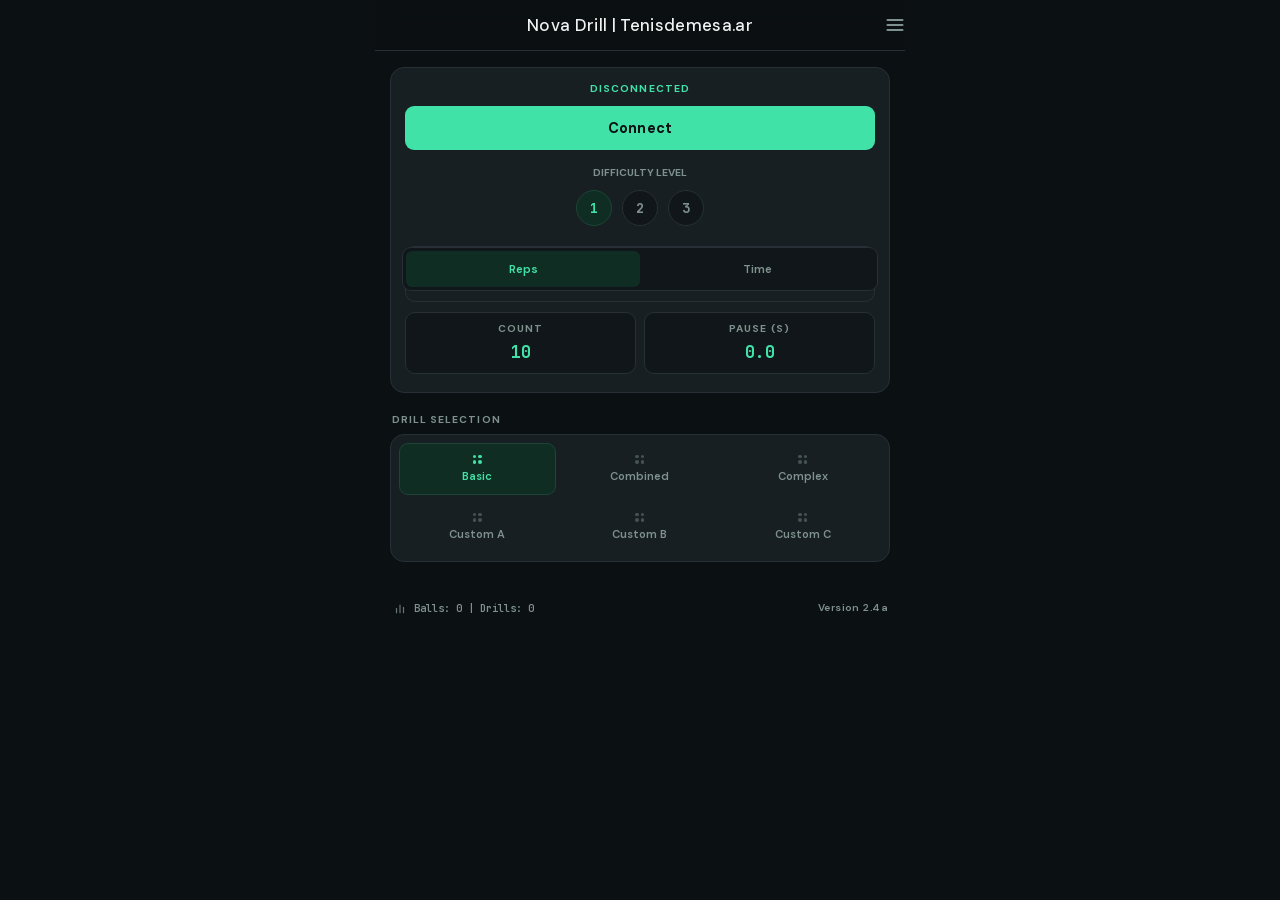
==== commit b2bd4fb4: "Rebrand to Nova Drill and give every theme one dark palette The app was called three different thing" ====
--- a/index.html
+++ b/index.html
@@ -2,8 +2,34 @@
 <html lang="en" data-theme="standard">
 <head>
     <meta charset="UTF-8">
-    <meta name="viewport" content="width=device-width, initial-scale=1.0, maximum-scale=1.0, user-scalable=no">
-    <title>Nova Drill Control</title>
+    <!-- viewport-fit=cover lets the installed app draw under the status bar and
+         notch; css/style.css pads it back out with env(safe-area-inset-*). -->
+    <meta name="viewport" content="width=device-width, initial-scale=1.0, maximum-scale=1.0, user-scalable=no, viewport-fit=cover">
+    <title data-i18n="app.title">Nova Drill | Tenisdemesa.ar</title>
+
+    <!-- Installable app. The manifest carries one static theme_color, so
+         js/pwa.js rewrites the meta tag below to follow the chosen theme. -->
+    <link rel="manifest" href="manifest.webmanifest">
+    <meta name="theme-color" content="#0b1013">
+    <link rel="icon" href="icons/icon.svg" type="image/svg+xml">
+    <link rel="icon" href="icons/favicon-32.png" sizes="32x32" type="image/png">
+    <link rel="apple-touch-icon" href="icons/apple-touch-icon.png">
+
+    <!-- Self-hosted, and precached by sw.js, so the type survives a launch
+         with no network. The latin-ext faces are deliberately NOT preloaded:
+         they only matter for the accented characters, and the browser fetches
+         them on demand. -->
+    <link rel="preload" href="fonts/dm-sans-latin.woff2" as="font" type="font/woff2" crossorigin>
+    <link rel="preload" href="fonts/jbm-latin.woff2" as="font" type="font/woff2" crossorigin>
+
+    <!-- iOS ignores the manifest for these three; ignored elsewhere. -->
+    <meta name="apple-mobile-web-app-capable" content="yes">
+    <meta name="apple-mobile-web-app-status-bar-style" content="black-translucent">
+    <!-- The home-screen label, not the tab title. Launchers truncate these hard
+         (Android around 12 characters), so this is the short form of the name
+         rather than the full "Nova Drill | Tenisdemesa.ar". -->
+    <meta name="apple-mobile-web-app-title" content="Nova Drill">
+
     <link rel="stylesheet" href="css/style.css">
 </head>
 <body>
@@ -11,36 +37,41 @@
 <div class="container">
     
     <header>
-        <h1>Nova Drill Control</h1>
+        <h1 data-i18n="app.title">Nova Drill | Tenisdemesa.ar</h1>
         <div class="menu-btn" onclick="toggleMenu()">
             <svg viewBox="0 0 24 24" stroke="currentColor" stroke-width="2.5" fill="none" stroke-linecap="round" stroke-linejoin="round"><line x1="3" y1="12" x2="21" y2="12"></line><line x1="3" y1="6" x2="21" y2="6"></line><line x1="3" y1="18" x2="21" y2="18"></line></svg>
         </div>
     </header>
 
     <div id="theme-menu" class="theme-menu">
-        <div class="menu-title">Drill</div>
+        <div class="menu-title" data-i18n="menu.drill">Drill</div>
+        <!-- The colour chips stand in for the icon each row would have. They
+             are decorative, so they follow the palette's semantic colours
+             rather than carrying hexes of their own - two of the originals
+             (#0984e3, #f5a623) were not in the palette at all after the
+             redesign. -->
         <div class="theme-item" onclick="window.handleDownloadDialog()">
-            <span class="color-preview" style="background:#0984e3"></span> Download Drill
-        </div>
-
-        <div class="theme-item" onclick="exportCustomDrills()"><span class="color-preview" style="background:var(--text)"></span> Export Drills</div>
-        <div class="theme-item" onclick="document.getElementById('csv-input').click()"><span class="color-preview" style="background:var(--text)"></span> Import Drills</div>
+            <span class="color-preview" style="background:var(--spin-back)"></span> <span data-i18n="menu.downloadDrill">Download Drill</span>
+        </div>
+
+        <div class="theme-item" onclick="exportCustomDrills()"><span class="color-preview" style="background:var(--text)"></span> <span data-i18n="menu.exportDrills">Export Drills</span></div>
+        <div class="theme-item" onclick="document.getElementById('csv-input').click()"><span class="color-preview" style="background:var(--text)"></span> <span data-i18n="menu.importDrills">Import Drills</span></div>
 
         <div style="border-top: 1px solid var(--border); margin: 5px 0;"></div>
 
-        <div class="theme-item" onclick="window.openSettings()"><span class="color-preview" style="background:#f5a623"></span> Settings</div>
-        <div class="theme-item" onclick="window.openAboutModal()">About</div>
+        <div class="theme-item" onclick="window.openSettings()"><span class="color-preview" style="background:var(--spin-top)"></span> <span data-i18n="menu.settings">Settings</span></div>
+        <div class="theme-item" onclick="window.openAboutModal()" data-i18n="menu.about">About</div>
     </div>
     
     <input type="file" id="csv-input" accept=".csv" style="display:none" onchange="handleCSVUpload(event)">
     <input type="file" id="preset-file-input" accept=".json,.csv" style="display:none" onchange="handlePresetFileUpload(event)">
 
     <div class="settings-card">
-        <div id="status-text">Disconnected</div>
-        <button id="btn-connect" class="btn-connect">Connect</button>
+        <div id="status-text" data-i18n="status.disconnected">Disconnected</div>
+        <button id="btn-connect" class="btn-connect" data-i18n="action.connect">Connect</button>
 
         <div class="control-group" id="grp-difficulty">
-            <div style="text-align:center; font-size:0.65rem; color:var(--text-light); margin-bottom:5px; font-weight:700;">DIFFICULTY LEVEL</div>
+            <div style="text-align:center; font-size:0.65rem; color:var(--text-light); margin-bottom:5px; font-weight:700;" data-i18n="label.difficulty">DIFFICULTY LEVEL</div>
             <div class="level-select">
                 <div class="lvl-dot active" onclick="setLevel(1, this)">1</div>
                 <div class="lvl-dot" onclick="setLevel(2, this)">2</div>
@@ -50,56 +81,56 @@
 
         <div class="control-pill" style="margin-bottom: 10px; box-shadow:none; background:transparent; padding:0;">
             <div class="mode-switch">
-                <div class="mode-option active" onclick="setMode('reps', this)">Reps</div>
-                <div class="mode-option" onclick="setMode('time', this)">Time</div>
+                <div class="mode-option active" onclick="setMode('reps', this)" data-i18n="mode.reps">Reps</div>
+                <div class="mode-option" onclick="setMode('time', this)" data-i18n="mode.time">Time</div>
             </div>
         </div>
 
         <div class="controls-row">
             <div class="control-pill" id="ui-reps">
-                <label>Count</label>
+                <label data-i18n="label.count">Count</label>
                 <input type="number" id="input-reps" value="10">
             </div>
             <div class="control-pill hidden" id="ui-time">
-                <label>Time (s)</label>
+                <label data-i18n="label.timeSeconds">Time (s)</label>
                 <input type="number" id="input-time" value="60" step="10">
             </div>
                 <div class="control-pill">
-                    <label>Pause (s)</label> <input type="number" id="input-pause" value="0.0" step="0.1">
-                </div>
-        </div>
-    </div>
-
-    <div class="section-label">Drill Selection</div>
+                    <label data-i18n="label.pauseSeconds">Pause (s)</label> <input type="number" id="input-pause" value="0.0" step="0.1">
+                </div>
+        </div>
+    </div>
+
+    <div class="section-label" data-i18n="label.drillSelection">Drill Selection</div>
     
     <div class="tabs-container">
         <div class="tab-btn active" onclick="switchTab('basic', this)">
-            <div class="icon-grid"><div class="icon-dot"></div><div class="icon-dot"></div><div class="icon-dot"></div><div class="icon-dot"></div></div> Basic
+            <div class="icon-grid"><div class="icon-dot"></div><div class="icon-dot"></div><div class="icon-dot"></div><div class="icon-dot"></div></div> <span data-i18n="tab.basic">Basic</span>
         </div>
         <div class="tab-btn" onclick="switchTab('combined', this)">
-            <div class="icon-grid"><div class="icon-dot"></div><div class="icon-dot"></div><div class="icon-dot"></div><div class="icon-dot"></div></div> Combined
+            <div class="icon-grid"><div class="icon-dot"></div><div class="icon-dot"></div><div class="icon-dot"></div><div class="icon-dot"></div></div> <span data-i18n="tab.combined">Combined</span>
         </div>
         <div class="tab-btn" onclick="switchTab('complex', this)">
-            <div class="icon-grid"><div class="icon-dot"></div><div class="icon-dot"></div><div class="icon-dot"></div><div class="icon-dot"></div></div> Complex
+            <div class="icon-grid"><div class="icon-dot"></div><div class="icon-dot"></div><div class="icon-dot"></div><div class="icon-dot"></div></div> <span data-i18n="tab.complex">Complex</span>
         </div>
         
         <div class="tab-btn" 
              onclick="switchTab('custom-a', this)"
              ondrop="window.handleTabDrop(event, 'custom-a')" 
              ondragover="window.allowTabDrop(event)">
-            <div class="icon-grid"><div class="icon-dot"></div><div class="icon-dot"></div><div class="icon-dot"></div><div class="icon-dot"></div></div> Custom A
+            <div class="icon-grid"><div class="icon-dot"></div><div class="icon-dot"></div><div class="icon-dot"></div><div class="icon-dot"></div></div> <span data-i18n="tab.custom-a">Custom A</span>
         </div>
         <div class="tab-btn" 
              onclick="switchTab('custom-b', this)"
              ondrop="window.handleTabDrop(event, 'custom-b')" 
              ondragover="window.allowTabDrop(event)">
-            <div class="icon-grid"><div class="icon-dot"></div><div class="icon-dot"></div><div class="icon-dot"></div><div class="icon-dot"></div></div> Custom B
+            <div class="icon-grid"><div class="icon-dot"></div><div class="icon-dot"></div><div class="icon-dot"></div><div class="icon-dot"></div></div> <span data-i18n="tab.custom-b">Custom B</span>
         </div>
         <div class="tab-btn" 
              onclick="switchTab('custom-c', this)"
              ondrop="window.handleTabDrop(event, 'custom-c')" 
              ondragover="window.allowTabDrop(event)">
-            <div class="icon-grid"><div class="icon-dot"></div><div class="icon-dot"></div><div class="icon-dot"></div><div class="icon-dot"></div></div> Custom C
+            <div class="icon-grid"><div class="icon-dot"></div><div class="icon-dot"></div><div class="icon-dot"></div><div class="icon-dot"></div></div> <span data-i18n="tab.custom-c">Custom C</span>
         </div>
     </div>
 
@@ -111,8 +142,25 @@
     <div id="view-custom-c" class="drill-list hidden"></div>
 
     <div class="footer-row">
-        <div id="stats-display">Balls: 0 | Drills: 0</div>
-        <div>Version 2.4a</div>
+        <!-- The running totals are also the way into the statistics screen.
+             A <button> rather than a div with onclick, because it is a control:
+             it has to be focusable and fire on Enter/Space, and it needs a
+             tap target. The padding is negative so the 40px hit area does not
+             push the footer line apart. The .sr-only span names the
+             destination without adding anything to the visual line - and its
+             presence keeps the accessible name a superset of the visible
+             label, which is what WCAG 2.5.3 asks for. -->
+        <button class="stats-link" onclick="window.openStatsFromDrills()">
+            <svg class="stats-link-icon" viewBox="0 0 24 24" fill="none" stroke="currentColor"
+                 stroke-width="2" stroke-linecap="round" aria-hidden="true">
+                <line x1="6" y1="20" x2="6" y2="13"></line>
+                <line x1="12" y1="20" x2="12" y2="7"></line>
+                <line x1="18" y1="20" x2="18" y2="11"></line>
+            </svg>
+            <span id="stats-display">Balls: 0 | Drills: 0</span>
+            <span class="sr-only" data-i18n="menu.statistics">Statistics</span>
+        </button>
+        <div data-i18n="footer.version">Version 2.4a</div>
     </div>
     
     <div id="log" class="log-box"></div>
@@ -123,36 +171,54 @@
 <div id="settings-view" class="settings-view" hidden>
     <div class="settings-shell">
         <header class="settings-header">
-            <button class="settings-back" onclick="window.closeSettings()" aria-label="Back to drills">
+            <button class="settings-back" onclick="window.closeSettings()" data-i18n-attr="aria-label:a11y.backToDrills">
                 <svg viewBox="0 0 24 24" width="20" height="20" fill="none" stroke="currentColor" stroke-width="2.5" stroke-linecap="round" stroke-linejoin="round">
                     <polyline points="15 18 9 12 15 6"></polyline>
                 </svg>
-                <span>Drills</span>
+                <span data-i18n="menu.drill">Drills</span>
             </button>
-            <h1>Settings</h1>
+            <h1 data-i18n="menu.settings">Settings</h1>
         </header>
         <div class="settings-body" id="settings-body"></div>
     </div>
 </div>
 
-<div id="toast">Notification</div>
+<!-- Statistics: a full screen above Settings, reached from a row in Settings.
+     Same treatment as #settings-view, and later in the file so it stacks on
+     top of it. -->
+<div id="stats-view" class="stats-view" hidden>
+    <div class="settings-shell">
+        <header class="settings-header">
+            <button class="settings-back" onclick="window.closeStatsView()" data-i18n-attr="aria-label:a11y.backToSettings">
+                <svg viewBox="0 0 24 24" width="20" height="20" fill="none" stroke="currentColor" stroke-width="2.5" stroke-linecap="round" stroke-linejoin="round">
+                    <polyline points="15 18 9 12 15 6"></polyline>
+                </svg>
+                <span data-i18n="menu.settings">Settings</span>
+            </button>
+            <h1 data-i18n="menu.statistics">Statistics</h1>
+        </header>
+        <div class="settings-body" id="stats-body"></div>
+    </div>
+</div>
+
+<div id="toast" data-i18n="toast.default">Notification</div>
 
 <div id="editor-modal" class="modal-overlay">
     <div class="modal">
         <div class="modal-header">
             <div class="header-top">
                 <div class="title-container" onclick="window.handleRenameDrill()">
-                    <span id="editor-drill-name">Drill Name</span>
+                    <span id="editor-drill-name" data-i18n="editor.drillName">Drill Name</span>
                     <span id="editor-drill-edit-icon">✎</span>
                 </div>
                 <div class="modal-close" onclick="closeEditor()">×</div>
             </div>
             <div class="header-actions">
-                <button class="btn-header-share" onclick="window.handleShareDrill()" title="Share Drill">
+                <button class="btn-header-share" onclick="window.handleShareDrill()" data-i18n-attr="title:editor.shareDrill">
                     <svg viewBox="0 0 24 24"><path d="M4 12v8a2 2 0 0 0 2 2h12a2 2 0 0 0 2-2v-8"></path><polyline points="16 6 12 2 8 6"></polyline><line x1="12" y1="2" x2="12" y2="15"></line></svg>
                 </button>
                 <label class="random-toggle-container">
-                    <span class="toggle-label">Random</span>
+                    <span class="toggle-label" data-i18n="editor.random">Random</span>
                     <input type="checkbox" id="chk-drill-random">
                     <div class="toggle-switch"></div>
                 </label>
@@ -160,7 +226,7 @@
         </div>
         <div id="editor-body" class="modal-body"></div>
         <div class="modal-footer">
-            <button class="btn-modal btn-delete-drill" onclick="window.handleDeleteDrill()" title="Delete">
+            <button class="btn-modal btn-delete-drill" onclick="window.handleDeleteDrill()" data-i18n-attr="title:a11y.deleteDrill">
                 <svg viewBox="0 0 24 24" fill="none" stroke="currentColor" stroke-width="2" stroke-linecap="round" stroke-linejoin="round">
                     <path d="M3.5 6h17"></path>
                     <path d="M8.7 6V4.3A1.3 1.3 0 0 1 10 3h4a1.3 1.3 0 0 1 1.3 1.3V6"></path>
@@ -168,9 +234,9 @@
                     <path d="M10 10.5v6"></path><path d="M14 10.5v6"></path>
                 </svg>
             </button>
-            <button class="btn-modal btn-test-combo" onclick="window.handleTestCombo()">Test drill</button>
-            <button class="btn-modal btn-save-as" onclick="window.handleSaveAsDrill()">Save As</button>
-            <button class="btn-modal btn-save" onclick="saveDrillChanges()">Save</button>
+            <button class="btn-modal btn-test-combo" onclick="window.handleTestCombo()" data-i18n="editor.testDrill">Test drill</button>
+            <button class="btn-modal btn-save-as" onclick="window.handleSaveAsDrill()" data-i18n="action.saveAs">Save As</button>
+            <button class="btn-modal btn-save" onclick="saveDrillChanges()" data-i18n="action.save">Save</button>
         </div>
     </div>
 </div>
@@ -185,12 +251,12 @@
                 </svg>
                 <div class="center-text">
                     <div class="count-val" id="run-display">4</div>
-                    <div class="status-label" id="run-label">GET READY</div>
+                    <div class="status-label" id="run-label" data-i18n="run.getReady">GET READY</div>
                 </div>
             </div>
             <div class="run-controls">
-                <button id="btn-pause" class="btn-run-ctrl btn-pause" onclick="togglePause()">PAUSE</button>
-                <button class="btn-run-ctrl btn-stop-run" onclick="stopRun()">STOP</button>
+                <button id="btn-pause" class="btn-run-ctrl btn-pause" onclick="togglePause()" data-i18n="run.pause">PAUSE</button>
+                <button class="btn-run-ctrl btn-stop-run" onclick="stopRun()" data-i18n="run.stop">STOP</button>
             </div>
         </div>
     </div>
@@ -199,26 +265,26 @@
 <div id="download-modal" class="modal-overlay">
     <div class="modal" style="height:auto; min-height:300px;">
         <div class="modal-header">
-            <div class="modal-title">Import Drill</div>
+            <div class="modal-title" data-i18n="modal.importDrill">Import Drill</div>
             <div class="modal-close" onclick="window.closeDownloadModal()">×</div>
         </div>
         <div class="modal-body" style="display:flex; flex-direction:column; gap:20px; padding-top:15px;">
             <div class="control-pill" style="box-shadow:none; border:1px solid var(--border);">
-                <label>Share Code</label>
-                <input type="text" id="dl-code" placeholder="ABC123" maxlength="6" 
+                <label data-i18n="label.shareCode">Share Code</label>
+                <input type="text" id="dl-code" data-i18n-attr="placeholder:placeholder.shareCode" placeholder="ABC123" maxlength="6" 
                        style="text-align:center; letter-spacing:4px; text-transform:uppercase; font-size:1.6rem; color:var(--primary); font-weight:800;">
             </div>
             <div>
-                <div class="section-label" style="text-align:center; margin-bottom:8px;">Select Destination</div>
+                <div class="section-label" style="text-align:center; margin-bottom:8px;" data-i18n="label.selectDestination">Select Destination</div>
                 <div class="mode-switch" id="dl-cat-switch">
-                    <div class="mode-option active" onclick="window.selectDlCategory('custom-a', this)">Custom A</div>
-                    <div class="mode-option" onclick="window.selectDlCategory('custom-b', this)">Custom B</div>
-                    <div class="mode-option" onclick="window.selectDlCategory('custom-c', this)">Custom C</div>
-                </div>
-            </div>
-        </div>
-        <div class="modal-footer">
-             <button class="btn-modal btn-save" onclick="window.performDownload()">Download & Import</button>
+                    <div class="mode-option active" onclick="window.selectDlCategory('custom-a', this)" data-i18n="tab.custom-a">Custom A</div>
+                    <div class="mode-option" onclick="window.selectDlCategory('custom-b', this)" data-i18n="tab.custom-b">Custom B</div>
+                    <div class="mode-option" onclick="window.selectDlCategory('custom-c', this)" data-i18n="tab.custom-c">Custom C</div>
+                </div>
+            </div>
+        </div>
+        <div class="modal-footer">
+             <button class="btn-modal btn-save" onclick="window.performDownload()" data-i18n="action.downloadImport">Download & Import</button>
         </div>
     </div>
 </div>
@@ -226,26 +292,26 @@
 <div id="save-as-modal" class="modal-overlay">
     <div class="modal" style="height:auto; min-height:300px;">
         <div class="modal-header">
-            <div class="modal-title">Save As New Drill</div>
+            <div class="modal-title" data-i18n="modal.saveAsNew">Save As New Drill</div>
             <div class="modal-close" onclick="window.closeSaveAsModal()">×</div>
         </div>
         <div class="modal-body" style="display:flex; flex-direction:column; gap:20px; padding-top:15px;">
             <div class="control-pill" style="box-shadow:none; border:1px solid var(--border);">
-                <label>Drill Name (Max 40)</label>
-                <input type="text" id="save-name" placeholder="My New Drill" maxlength="40" 
+                <label data-i18n="label.drillNameMax40">Drill Name (Max 40)</label>
+                <input type="text" id="save-name" data-i18n-attr="placeholder:placeholder.myNewDrill" placeholder="My New Drill" maxlength="40" 
                        style="text-align:center; font-size:1.2rem; color:var(--primary); font-weight:800; background:transparent;">
             </div>
             <div>
-                <div class="section-label" style="text-align:center; margin-bottom:8px;">Select Destination</div>
+                <div class="section-label" style="text-align:center; margin-bottom:8px;" data-i18n="label.selectDestination">Select Destination</div>
                 <div class="mode-switch" id="save-cat-switch">
-                    <div class="mode-option active" onclick="window.selectSaveCategory('custom-a', this)">Custom A</div>
-                    <div class="mode-option" onclick="window.selectSaveCategory('custom-b', this)">Custom B</div>
-                    <div class="mode-option" onclick="window.selectSaveCategory('custom-c', this)">Custom C</div>
-                </div>
-            </div>
-        </div>
-        <div class="modal-footer">
-             <button class="btn-modal btn-save" onclick="window.performSaveAs()">Save Drill</button>
+                    <div class="mode-option active" onclick="window.selectSaveCategory('custom-a', this)" data-i18n="tab.custom-a">Custom A</div>
+                    <div class="mode-option" onclick="window.selectSaveCategory('custom-b', this)" data-i18n="tab.custom-b">Custom B</div>
+                    <div class="mode-option" onclick="window.selectSaveCategory('custom-c', this)" data-i18n="tab.custom-c">Custom C</div>
+                </div>
+            </div>
+        </div>
+        <div class="modal-footer">
+             <button class="btn-modal btn-save" onclick="window.performSaveAs()" data-i18n="action.saveDrill">Save Drill</button>
         </div>
     </div>
 </div>
@@ -253,12 +319,12 @@
 <div id="preset-sheet" class="modal-overlay">
     <div class="modal" style="height:auto; max-height:90vh;">
         <div class="modal-header">
-            <div class="modal-title">Ball Presets</div>
+            <div class="modal-title" data-i18n="modal.ballPresets">Ball Presets</div>
             <div class="modal-close" onclick="window.closePresetSheet()">&times;</div>
         </div>
         <div class="modal-body" id="preset-list"></div>
         <div class="modal-footer">
-            <button class="btn-modal btn-preset-new" onclick="window.openPresetEditor(null)">+ New Preset</button>
+            <button class="btn-modal btn-preset-new" onclick="window.openPresetEditor(null)" data-i18n="action.newPreset">+ New Preset</button>
         </div>
     </div>
 </div>
@@ -266,12 +332,12 @@
 <div id="preset-modal" class="modal-overlay">
     <div class="modal" style="height:auto; max-height:90vh;">
         <div class="modal-header">
-            <div class="modal-title" id="preset-modal-title">New Preset</div>
+            <div class="modal-title" id="preset-modal-title" data-i18n="modal.newPreset">New Preset</div>
             <div class="modal-close" onclick="window.closePresetEditor()">&times;</div>
         </div>
         <div class="modal-body" id="preset-editor-body"></div>
         <div class="modal-footer">
-            <button class="btn-modal btn-delete-preset" onclick="window.deleteEditingPreset()" title="Delete preset">
+            <button class="btn-modal btn-delete-preset" onclick="window.deleteEditingPreset()" data-i18n-attr="title:a11y.deletePreset">
                 <svg viewBox="0 0 24 24" fill="none" stroke="currentColor" stroke-width="2" stroke-linecap="round" stroke-linejoin="round">
                     <path d="M3.5 6h17"></path>
                     <path d="M8.7 6V4.3A1.3 1.3 0 0 1 10 3h4a1.3 1.3 0 0 1 1.3 1.3V6"></path>
@@ -279,23 +345,40 @@
                     <path d="M10 10.5v6"></path><path d="M14 10.5v6"></path>
                 </svg>
             </button>
-            <button class="btn-modal btn-save" onclick="window.savePresetEditor()">Save Preset</button>
+            <button class="btn-modal btn-save" onclick="window.savePresetEditor()" data-i18n="action.savePreset">Save Preset</button>
         </div>
     </div>
 </div>
 
 <div id="about-modal" class="modal-overlay">
-    <div class="modal" style="height:auto; width:85%; max-width:320px;">
-        <div class="modal-header">
-            <div class="modal-title">About</div>
+    <div class="modal" style="height:auto; width:88%; max-width:340px;">
+        <div class="modal-header">
+            <div class="modal-title" data-i18n="modal.about">About</div>
             <div class="modal-close" onclick="window.closeAboutModal()">×</div>
         </div>
-        <div class="modal-body" style="display:flex; flex-direction:column; align-items:center; text-align:center; gap:15px; padding:20px 0;">
-            <h3 style="margin:0; color:var(--text);">Nova Drill Control</h3>
-            <a href="https://github.com/olanga/nova" target="_blank" 
-               style="color:var(--primary); font-weight:700; text-decoration:none; padding:10px 20px; border:2px solid var(--primary); border-radius:12px; transition:0.2s;">
-               View on GitHub
+        <div class="modal-body about-body">
+            <h3 class="about-title" data-i18n="app.title">Nova Drill | Tenisdemesa.ar</h3>
+            <p class="about-version" data-i18n="footer.version">Version 2.4a</p>
+            <a class="about-link" href="https://github.com/Ceneka/nova" target="_blank" rel="noopener noreferrer"
+               data-i18n="about.viewOnGithub">View on GitHub</a>
+
+            <!-- Where the app lives. The blurb is the reason to go there, not
+                 just the domain, so it is written as a sentence rather than
+                 left to the URL to explain. The domain itself is not
+                 translated - it is a domain. -->
+            <a class="about-site" href="https://tenisdemesa.ar/" target="_blank" rel="noopener noreferrer">
+                <span class="about-site-name">tenisdemesa.ar</span>
+                <span class="about-site-blurb" data-i18n="about.siteBlurb">Find table tennis tournaments all over Argentina.</span>
             </a>
+
+            <!-- The original. Kept deliberately: this app is a continuation of
+                 someone else's, and the About box is the one place that fact
+                 is visible without leaving the app. -->
+            <div class="about-credits">
+                <p class="about-thanks" data-i18n="about.thanks">An independent continuation of the original Nova app. Thanks to its author for the work this is built on.</p>
+                <a class="about-original" href="https://github.com/olanga/nova" target="_blank" rel="noopener noreferrer"
+                   data-i18n="about.originalProject">Visit the original project</a>
+            </div>
         </div>
     </div>
 </div>
@@ -303,29 +386,29 @@
 <div id="summary-modal" class="modal-overlay">
     <div class="modal" style="height:auto; width:90%; max-width:380px;">
         <div class="modal-header">
-            <div class="modal-title">Session Summary</div>
+            <div class="modal-title" data-i18n="modal.sessionSummary">Session Summary</div>
         </div>
         <div class="modal-body" style="display:flex; flex-direction:column; gap:15px; padding:15px 0;">
             <div style="text-align:center; color:var(--text-light); font-size:0.9rem; margin-bottom:10px;">
-                Training session complete!
+                <span data-i18n="summary.complete">Training session complete!</span>
             </div>
             <div style="display:flex; gap:10px; justify-content:center;">
                 <div class="control-pill">
-                    <label>Drills</label>
+                    <label data-i18n="unit.drills">Drills</label>
                     <div id="sum-drills-val" style="font-size:1.8rem; font-weight:800; color:var(--primary); line-height:1;">0</div>
                 </div>
                 <div class="control-pill">
-                    <label>Balls</label>
+                    <label data-i18n="unit.balls">Balls</label>
                     <div id="sum-balls-val" style="font-size:1.8rem; font-weight:800; color:var(--primary); line-height:1;">0</div>
                 </div>
                 <div class="control-pill">
-                    <label>Time</label>
+                    <label data-i18n="unit.time">Time</label>
                     <div id="sum-time-val" style="font-size:1.8rem; font-weight:800; color:var(--text); line-height:1;">0:00</div>
                 </div>
             </div>
         </div>
         <div class="modal-footer">
-             <button class="btn-modal btn-save" onclick="window.closeSummaryModal()">Close</button>
+             <button class="btn-modal btn-save" onclick="window.closeSummaryModal()" data-i18n="action.close">Close</button>
         </div>
     </div>
 </div>
--- a/css/style.css
+++ b/css/style.css
@@ -1,476 +1,672 @@
-/* --- THEME DEFINITIONS --- */
-:root { 
-    --trans-speed: 0.3s; 
-}
-
-[data-theme="standard"] { 
-    --primary: #ff6b4a;
-    --primary-ink: #ba4e36;
-    --primary-solid-ink: #0a0a0c;   /* text on a solid --primary fill (white fails on all 4 themes) */   /* >=4.5:1 on this theme's surface - use for text */ 
-    --primary-dim: rgba(255, 107, 74, 0.1); 
-    --bg: #f5f6fa; 
-    --surface: #ffffff; 
-    --card-bg: #e4e7eb; 
-    --text: #2d3436; 
-    --text-light: #636e72; 
-    --border: #dfe6e9; 
-    --shadow: rgba(0,0,0,0.05); 
-    --danger: #d63031; 
-    --btn-text: #4a4a4a; 
-    --menu-bg: rgba(255, 255, 255, 0.98); 
-    --ring-track: #dfe6e9; 
-    --ring-color: #ff6b4a; 
-}
-
-[data-theme="ocean"] { 
-    --primary: #0984e3;
-    --primary-ink: #0873c5;
-    --primary-solid-ink: #0a0a0c;   /* text on a solid --primary fill (white fails on all 4 themes) */   /* >=4.5:1 on this theme's surface - use for text */ 
-    --primary-dim: rgba(9, 132, 227, 0.1); 
-    --bg: #f0f9ff; 
-    --surface: #ffffff; 
-    --card-bg: #dfe6e9; 
-    --text: #2c3e50; 
-    --text-light: #576574; 
-    --border: #c7ecee; 
-    --shadow: rgba(9, 132, 227, 0.1); 
-    --danger: #ff7675; 
-    --btn-text: #2c3e50; 
-    --menu-bg: rgba(255, 255, 255, 0.98); 
-    --ring-track: #c7ecee; 
-    --ring-color: #0984e3; 
-}
-
-[data-theme="forest"] { 
-    --primary: #00b894;
-    --primary-ink: #007b63;
-    --primary-solid-ink: #0a0a0c;   /* text on a solid --primary fill (white fails on all 4 themes) */   /* >=4.5:1 on this theme's surface - use for text */ 
-    --primary-dim: rgba(0, 184, 148, 0.1); 
-    --bg: #f1f2f6; 
-    --surface: #ffffff; 
-    --card-bg: #ced6e0; 
-    --text: #2f3542; 
-    --text-light: #747d8c; 
-    --border: #a4b0be; 
-    --shadow: rgba(0, 184, 148, 0.1); 
-    --danger: #ff6b6b; 
-    --btn-text: #2f3542; 
-    --menu-bg: rgba(255, 255, 255, 0.98); 
-    --ring-track: #a4b0be; 
-    --ring-color: #00b894; 
-}
-
-[data-theme="night"] { 
-    --primary: #ff7675;
-    --primary-ink: #ff7e7d;
-    --primary-solid-ink: #0a0a0c;   /* text on a solid --primary fill (white fails on all 4 themes) */   /* >=4.5:1 on this theme's surface - use for text */ 
-    --primary-dim: rgba(255, 118, 117, 0.15); 
-    --bg: #1e272e; 
-    --surface: #2f3640; 
-    --card-bg: #353b48; 
-    --text: #f5f6fa; 
-    --text-light: #dcdde1; 
-    --border: #4b6584; 
-    --shadow: rgba(0,0,0,0.3); 
-    --danger: #e17055; 
-    --btn-text: #f5f6fa; 
-    --menu-bg: rgba(47, 54, 64, 0.98); 
-    --ring-track: #4b6584; 
-    --ring-color: #ff7675; 
-}
-
-/* --- GLOBAL STYLES --- */
-body { 
-    font-family: -apple-system, BlinkMacSystemFont, "Segoe UI", Roboto, Helvetica, Arial, sans-serif; 
-    background: var(--bg); 
-    color: var(--text); 
-    display: flex; 
-    flex-direction: column; 
-    align-items: center; 
-    min-height: 100vh; 
-    margin: 0; 
-    padding: 20px 15px; 
-    box-sizing: border-box; 
-    transition: background-color var(--trans-speed), color var(--trans-speed); 
-}
-
-.container { 
-    width: 100%; 
-    max-width: 500px; 
-    position: relative; 
-    padding-bottom: 80px; 
-}
-
-/* --- HEADER & MENU --- */
-header { 
-    display: flex; 
-    align-items: center; 
-    justify-content: center; 
-    position: relative; 
-    margin-bottom: 20px; 
-    padding: 0 10px; 
-}
-
-h1 { 
-    margin: 0; 
-    font-size: 1.1rem; 
-    font-weight: 600; 
-    color: var(--text); 
-}
-
-.menu-btn { 
-    position: absolute; 
-    right: 0; 
-    color: var(--text-light); 
-    cursor: pointer; 
-    padding: 5px; 
-    z-index: 101; 
-    display: flex; 
-    align-items: center; 
-    justify-content: center; 
-}
-
-.menu-btn svg { width: 24px; height: 24px; }
-
-.theme-menu { 
-    position: absolute; 
-    top: 50px; 
-    right: 10px; 
-    width: 180px; 
-    background: var(--menu-bg); 
-    backdrop-filter: blur(10px); 
-    -webkit-backdrop-filter: blur(10px); 
-    border-radius: 16px; 
-    box-shadow: 0 10px 30px rgba(0,0,0,0.2); 
-    padding: 10px; 
-    display: flex; 
-    flex-direction: column; 
-    gap: 5px; 
-    z-index: 100; 
-    border: 1px solid var(--border); 
-    opacity: 0; 
-    transform: scale(0.8); 
-    pointer-events: none; 
-    transition: all 0.2s cubic-bezier(0.175, 0.885, 0.32, 1.275); 
-    transform-origin: top right; 
-}
-
-.theme-menu.open { 
-    opacity: 1; 
-    transform: scale(1); 
-    pointer-events: auto; 
-}
-
-.menu-title { 
-    font-size: 0.7rem; 
-    color: var(--text-light); 
-    font-weight: 700; 
-    padding: 5px 10px; 
-    border-bottom: 1px solid var(--border); 
-    margin-bottom: 5px; 
-    text-transform: uppercase; 
-}
-
-.theme-item { 
-    padding: 10px; 
-    border-radius: 10px; 
-    cursor: pointer; 
-    font-size: 0.9rem; 
-    font-weight: 500; 
-    color: var(--text); 
-    display: flex; 
-    align-items: center; 
-    gap: 10px; 
-    transition: background 0.2s; 
-}
-
-.theme-item:hover { 
-    background: var(--primary-dim); 
-    color: var(--primary); 
-}
-
-.color-preview { width: 12px; height: 12px; border-radius: 50%; display: inline-block; }
-.reset-item { color: var(--danger); }
-.reset-item:hover { background: rgba(214, 48, 49, 0.1); color: var(--danger); }
-
-/* --- SETTINGS CARD --- */
-.settings-card { 
-    background: var(--card-bg); 
-    border-radius: 20px; 
-    padding: 15px; 
-    margin-bottom: 20px; 
-    transition: background-color var(--trans-speed); 
+/* ==========================================================================
+   NOVA DRILL CONTROL
+
+   The visual system is a dark, low-chroma shell with one bright "neon"
+   accent, taken from tenisdemesa.ar so the app and the site it ships inside
+   read as one thing. The four themes are four accent hues over the same dark
+   surfaces, which is why a stored theme preference (nova_theme_pref) still
+   means something after this change.
+
+   Nothing here is a build artefact. One stylesheet, CSS custom properties per
+   theme, no preprocessor. See AGENTS.md.
+   ========================================================================== */
+
+/* ==========================================================================
+   TYPEFACES
+   DM Sans for the interface, JetBrains Mono for anything numeric. Both are
+   self-hosted under fonts/ rather than pulled from a CDN: this app's whole
+   reason for existing is running with no signal at a table, and a webfont
+   that only arrives over the network is a webfont that silently falls back
+   exactly when it matters. Both are SIL Open Font License 1.1.
+   ========================================================================== */
+
+/* Latin-ext first: the unicode-range on each face is what tells the browser
+   which file a character lives in, so order here is cosmetic. */
+@font-face {
+    font-family: 'DM Sans';
+    font-style: normal;
+    font-weight: 100 1000;
+    font-display: swap;
+    src: url('../fonts/dm-sans-latin-ext.woff2') format('woff2');
+    unicode-range: U+0100-02BA, U+02BD-02C5, U+02C7-02CC, U+02CE-02D7,
+                   U+02DD-02FF, U+0304, U+0308, U+0329, U+1D00-1DBF,
+                   U+1E00-1E9F, U+1EF2-1EFF, U+2020, U+20A0-20AB, U+20AD-20C0,
+                   U+2113, U+2C60-2C7F, U+A720-A7FF;
+}
+@font-face {
+    font-family: 'DM Sans';
+    font-style: normal;
+    font-weight: 100 1000;
+    font-display: swap;
+    src: url('../fonts/dm-sans-latin.woff2') format('woff2');
+    unicode-range: U+0000-00FF, U+0131, U+0152-0153, U+02BB-02BC, U+02C6,
+                   U+02DA, U+02DC, U+0304, U+0308, U+0329, U+2000-206F,
+                   U+20AC, U+2122, U+2191, U+2193, U+2212, U+2215, U+FEFF,
+                   U+FFFD;
+}
+
+@font-face {
+    font-family: 'JetBrains Mono';
+    font-style: normal;
+    font-weight: 100 800;
+    font-display: swap;
+    src: url('../fonts/jbm-latin-ext.woff2') format('woff2');
+    unicode-range: U+0100-02BA, U+02BD-02C5, U+02C7-02CC, U+02CE-02D7,
+                   U+02DD-02FF, U+0304, U+0308, U+0329, U+1D00-1DBF,
+                   U+1E00-1E9F, U+1EF2-1EFF, U+2020, U+20A0-20AB, U+20AD-20C0,
+                   U+2113, U+2C60-2C7F, U+A720-A7FF;
+}
+@font-face {
+    font-family: 'JetBrains Mono';
+    font-style: normal;
+    font-weight: 100 800;
+    font-display: swap;
+    src: url('../fonts/jbm-latin.woff2') format('woff2');
+    unicode-range: U+0000-00FF, U+0131, U+0152-0153, U+02BB-02BC, U+02C6,
+                   U+02DA, U+02DC, U+0304, U+0308, U+0329, U+2000-206F,
+                   U+20AC, U+2122, U+2191, U+2193, U+2212, U+2215, U+FEFF,
+                   U+FFFD;
+}
+
+/* ==========================================================================
+   THEME DEFINITIONS
+
+   The neutrals are shared by all four themes on purpose: only the accent
+   changes. That is what makes the Settings theme grid readable as a row of
+   colour choices rather than four different-looking apps.
+
+   Every text/background pair below clears WCAG AA in every theme, and
+   tests/integration.html re-checks the preset and statistics screens on every
+   push rather than taking this comment's word for it.
+
+   --danger and --primary are FILL colours: text on them is --on-accent, which
+   is a near-black and clears AA on all four accents. White does not (it is
+   3.9:1 on the danger red), which is why the deletes are dark-on-red.
+   ========================================================================== */
+
+:root {
+    --trans-speed: 0.2s;
+
+    --font-sans: 'DM Sans', -apple-system, BlinkMacSystemFont, 'Segoe UI',
+                 Roboto, Helvetica, Arial, sans-serif;
+    --font-mono: 'JetBrains Mono', ui-monospace, SFMono-Regular, Menlo,
+                 Consolas, monospace;
+
+    /* Shared neutrals. These are tenisdemesa.ar's own values, rounded to
+       8-bit hex: hsl(204 25% 6%) and friends. */
+    --bg: #0b1013;            /* the page, and the status bar */
+    --surface: #181f23;       /* a card sitting on the page */
+    --card-bg: #12181c;       /* a recessed container INSIDE a surface */
+    --input-bg: #101619;      /* wells, tracks, anything you type into */
+    --text: #f1f3f3;          /* hsl(160 8% 95%) */
+    --text-light: #7e918d;    /* hsl(168 8% 53%) - 5.0:1 on --surface */
+    --border: #263036;        /* hairline; hsl(204 18% 18%) */
+    --header-bg: rgba(11, 16, 19, 0.82);
+    --menu-bg: rgba(24, 31, 35, 0.97);
+    --shadow: rgba(0, 0, 0, 0.5);
+
+    /* Text that sits ON a --primary / --danger / --spin-* fill. */
+    --on-accent: #0b1013;
+
+    /* Semantic fills that are the same in every theme. */
+    --danger: #e5484d;
+    --danger-ink: #ff8a8f;    /* --danger as TEXT, which needs to be lighter */
+    --danger-dim: rgba(229, 72, 77, 0.14);
+    --spin-top: #f2a33c;      /* topspin, and only topspin, is amber */
+    --spin-back: #3fa9f5;     /* backspin is blue, in every theme */
+    --switch-off: #2b383e;    /* a toggle that is off */
+    --hover: rgba(255, 255, 255, 0.05);
+    --log-bg: #0d1214;
+
+    /* A focus ring and a selected state are boundaries, not decoration, so
+       they wear the accent: it is the one colour here with the contrast to
+       carry a 3:1 non-text boundary on a near-black surface. */
+    --focus: var(--primary);
+}
+
+/* Mesa - the tenisdemesa.ar accent, hsl(158 74% 57%). */
+[data-theme="standard"] {
+    --primary: #40e2a7;
+    --primary-ink: #40e2a7;
+    --primary-solid-ink: #0b1013;
+    --primary-dim: rgba(64, 226, 167, 0.12);
+    --accent-fill: #102d23;   /* hsl(158 48% 12%) */
+    --accent-line: #1c4535;   /* the site's own accent button border */
+    --ring-track: #263036;
+    --ring-color: #40e2a7;
+}
+
+/* Ocean - the same dark shell on a sky-blue accent. */
+[data-theme="ocean"] {
+    --primary: #45b8f0;
+    --primary-ink: #45b8f0;
+    --primary-solid-ink: #07131c;
+    --primary-dim: rgba(69, 184, 240, 0.12);
+    --accent-fill: #0d2635;
+    --accent-line: #16455f;
+    --ring-track: #263036;
+    --ring-color: #45b8f0;
+}
+
+/* Forest - a leaf green, far enough from Mesa's mint to tell apart in the
+   theme grid at 26px. */
+[data-theme="forest"] {
+    --primary: #8fd14f;
+    --primary-ink: #8fd14f;
+    --primary-solid-ink: #0f1407;
+    --primary-dim: rgba(143, 209, 79, 0.12);
+    --accent-fill: #1e2a12;
+    --accent-line: #3c5220;
+    --ring-track: #263036;
+    --ring-color: #8fd14f;
+}
+
+/* Night - violet. */
+[data-theme="night"] {
+    --primary: #b98cf5;
+    --primary-ink: #b98cf5;
+    --primary-solid-ink: #120a1f;
+    --primary-dim: rgba(185, 140, 245, 0.13);
+    --accent-fill: #241a37;
+    --accent-line: #43305e;
+    --ring-track: #263036;
+    --ring-color: #b98cf5;
+}
+
+/* ==========================================================================
+   GLOBAL
+   ========================================================================== */
+
+body {
+    font-family: var(--font-sans);
+    background: var(--bg);
+    color: var(--text);
+    display: flex;
+    flex-direction: column;
+    align-items: center;
+    min-height: 100vh;
+    margin: 0;
+    padding: 0 15px;
+    box-sizing: border-box;
+    transition: background-color var(--trans-speed), color var(--trans-speed);
+    -webkit-font-smoothing: antialiased;
+    -moz-osx-font-smoothing: grayscale;
+    -webkit-tap-highlight-color: transparent;
+}
+
+.container {
+    width: 100%;
+    max-width: 500px;
+    position: relative;
+    padding-bottom: 80px;
+}
+
+/* Every focusable control gets the accent ring. The app is a touch app, so
+   this mostly matters for the keyboard cases (Settings, the editor), but a
+   visible focus style has to be visible somewhere. */
+:focus-visible {
+    outline: 2px solid var(--focus);
+    outline-offset: 2px;
+    border-radius: 4px;
+}
+
+/* --- HEADER --- */
+/* Sticky with a blurred backdrop, the way the rest of the site holds its nav
+   in place. It is inside .container, so it sticks to the top of the document
+   scroll rather than floating free. */
+header {
+    display: flex;
+    align-items: center;
+    justify-content: center;
+    position: sticky;
+    top: 0;
+    z-index: 90;
+    margin: 0 -15px 16px;
+    padding: 14px 25px;
+    background: var(--header-bg);
+    backdrop-filter: blur(12px);
+    -webkit-backdrop-filter: blur(12px);
+    border-bottom: 1px solid var(--border);
+}
+
+h1 {
+    margin: 0;
+    font-size: 1.05rem;
+    font-weight: 500;
+    letter-spacing: 0.02em;
+    color: var(--text);
+}
+
+.menu-btn {
+    position: absolute;
+    right: 0;
+    color: var(--text-light);
+    cursor: pointer;
+    padding: 8px;
+    margin: -8px;
+    z-index: 101;
+    display: flex;
+    align-items: center;
+    justify-content: center;
+    border-radius: 8px;
+    transition: color var(--trans-speed);
+}
+.menu-btn:hover { color: var(--primary); }
+
+.menu-btn svg { width: 20px; height: 20px; }
+
+.theme-menu {
+    position: absolute;
+    top: 58px;
+    right: 15px;
+    width: 210px;
+    background: var(--menu-bg);
+    backdrop-filter: blur(16px);
+    -webkit-backdrop-filter: blur(16px);
+    border-radius: 12px;
+    box-shadow: 0 16px 40px var(--shadow);
+    padding: 6px;
+    display: flex;
+    flex-direction: column;
+    gap: 2px;
+    z-index: 100;
+    border: 1px solid var(--border);
+    opacity: 0;
+    transform: scale(0.95) translateY(-4px);
+    transform-origin: top right;
+    pointer-events: none;
+    transition: opacity 0.16s, transform 0.16s;
+}
+
+.theme-menu.open {
+    opacity: 1;
+    transform: scale(1) translateY(0);
+    pointer-events: auto;
+}
+
+.menu-title {
+    font-size: 0.65rem;
+    color: var(--text-light);
+    font-weight: 700;
+    padding: 8px 10px 6px;
+    text-transform: uppercase;
+    letter-spacing: 0.1em;
+}
+
+.theme-item {
+    padding: 9px 10px;
+    border-radius: 8px;
+    cursor: pointer;
+    font-size: 0.85rem;
+    font-weight: 500;
+    color: var(--text);
+    display: flex;
+    align-items: center;
+    gap: 10px;
+    transition: background var(--trans-speed), color var(--trans-speed);
+}
+
+.theme-item:hover {
+    background: var(--hover);
+    color: var(--primary);
+}
+
+.color-preview {
+    width: 10px;
+    height: 10px;
+    border-radius: 3px;
+    display: inline-block;
+    flex-shrink: 0;
+}
+.reset-item { color: var(--danger-ink); }
+.reset-item:hover { background: var(--danger-dim); color: var(--danger-ink); }
+
+/* --- CONNECTION CARD --- */
+.settings-card {
+    background: var(--surface);
+    border: 1px solid var(--border);
+    border-radius: 14px;
+    padding: 14px;
+    margin-bottom: 20px;
+    transition: background-color var(--trans-speed);
+}
+
+.btn-connect {
+    width: 100%;
+    padding: 12px;
+    border: 1px solid transparent;
+    border-radius: 9px;
+    font-family: inherit;
+    font-weight: 700;
+    font-size: 0.9rem;
+    letter-spacing: 0.01em;
+    cursor: pointer;
+    background: var(--primary);
+    color: var(--primary-solid-ink);
+    margin-bottom: 16px;
+    transition: background var(--trans-speed), border-color var(--trans-speed),
+                color var(--trans-speed), transform 0.1s;
+}
+.btn-connect:active { transform: scale(0.99); }
+
+/* Connected swaps the solid fill for the accent pill the rest of the site
+   uses for "this is the one that is on". */
+.btn-connect.connected {
+    background: var(--accent-fill);
+    border-color: var(--accent-line);
+    color: var(--primary);
 }
 
 .btn-connect.connecting { opacity: 0.75; cursor: progress; }
 .btn-connect:disabled { cursor: not-allowed; }
-@keyframes connect-pulse { 0%,100% { opacity: 1 } 50% { opacity: 0.55 } }
+@keyframes connect-pulse { 0%, 100% { opacity: 1 } 50% { opacity: 0.55 } }
 .btn-connect.connecting { animation: connect-pulse 1.2s ease-in-out infinite; }
 @media (prefers-reduced-motion: reduce) {
     .btn-connect.connecting { animation: none; }
 }
 
-.btn-connect { 
-    width: 100%; 
-    padding: 12px; 
-    border: none; 
-    border-radius: 25px; 
-    font-weight: 600; 
-    cursor: pointer; 
-    font-size: 0.95rem; 
-    background: var(--primary); 
-    color: white; 
-    margin-bottom: 15px; 
-    box-shadow: 0 4px 10px rgba(0,0,0,0.15); 
-    transition: background var(--trans-speed), transform 0.1s; 
-}
-
-.btn-connect.connected { background: #00b894; }
-
-.control-group { 
-    display: flex; 
-    flex-direction: column; 
-    gap: 6px; 
-    margin-bottom: 10px; 
-    transition: opacity 0.3s; 
-}
-
-.controls-row { display: flex; gap: 10px; margin-bottom: 5px; }
-
-.control-pill { 
-    background: var(--surface); 
-    border-radius: 15px; 
-    padding: 10px; 
-    flex: 1; 
-    display: flex; 
-    flex-direction: column; 
-    align-items: center; 
-    justify-content: center; 
-    box-shadow: 0 2px 5px var(--shadow); 
-}
-
-.control-pill label { 
-    font-size: 0.65rem; 
-    color: var(--text-light); 
-    margin-bottom: 4px; 
-    font-weight: 700; 
-    text-transform: uppercase; 
-}
-
-input[type="number"] { 
-    border: none; 
-    font-size: 1.1rem; 
-    font-weight: 800; 
-    color: var(--primary); 
-    text-align: center; 
-    width: 100%; 
-    background: transparent; 
-}
+.control-group {
+    display: flex;
+    flex-direction: column;
+    gap: 6px;
+    margin-bottom: 10px;
+    transition: opacity 0.3s;
+}
+
+.controls-row { display: flex; gap: 8px; margin-bottom: 4px; }
+
+.control-pill {
+    background: var(--input-bg);
+    border: 1px solid var(--border);
+    border-radius: 10px;
+    padding: 9px 10px;
+    flex: 1;
+    display: flex;
+    flex-direction: column;
+    align-items: center;
+    justify-content: center;
+    min-width: 0;
+}
+
+/* The site's micro-label: ~10px, uppercase, wide tracking, muted. Everything
+   labelled the same way in this file copies this.
+
+   0.65rem is 10.4px and it is a floor, not a preference: this app gets read at
+   a table, and tests/integration.html fails the build on any preset-UI text
+   under 10px. Do not introduce a smaller step without a reason that survives
+   that check. */
+.control-pill label,
+.setting-label {
+    font-size: 0.65rem;
+    color: var(--text-light);
+    margin-bottom: 3px;
+    font-weight: 700;
+    text-transform: uppercase;
+    letter-spacing: 0.1em;
+    line-height: 1.4;
+}
+
+input[type="number"] {
+    border: none;
+    font-family: var(--font-mono);
+    font-size: 1.05rem;
+    font-weight: 700;
+    color: var(--primary);
+    text-align: center;
+    width: 100%;
+    background: transparent;
+    -moz-appearance: textfield;
+    appearance: textfield;
+}
+input[type="number"]::-webkit-outer-spin-button,
+input[type="number"]::-webkit-inner-spin-button { -webkit-appearance: none; margin: 0; }
 input[type="number"]:focus { outline: none; }
 input[type="number"]:disabled { opacity: 0.5; cursor: not-allowed; color: var(--text-light); }
 
-.mode-switch { 
-    display: flex; 
-    background: rgba(0,0,0,0.05); 
-    border-radius: 20px; 
-    padding: 3px; 
-    width: 100%; 
-    margin-bottom: 10px; 
-}
-[data-theme="night"] .mode-switch { background: rgba(255,255,255,0.1); }
-
-.mode-option { 
-    flex: 1; 
-    text-align: center; 
-    padding: 8px; 
-    font-size: 0.75rem; 
-    border-radius: 18px; 
-    cursor: pointer; 
-    color: var(--text-light); 
-    font-weight: 600; 
-    transition: all var(--trans-speed); 
-}
-.mode-option.active { 
-    background: var(--surface); 
-    color: var(--primary); 
-    box-shadow: 0 2px 5px rgba(0,0,0,0.1); 
-}
-
-.level-select { display: flex; justify-content: center; gap: 15px; margin-bottom: 10px; }
-
-.lvl-dot { 
-    width: 32px; 
-    height: 32px; 
-    border-radius: 50%; 
-    background: var(--surface); 
-    display: flex; 
-    align-items: center; 
-    justify-content: center; 
-    font-size: 0.9rem; 
-    font-weight: bold; 
-    color: var(--text-light); 
-    cursor: pointer; 
-    border: 2px solid transparent; 
-    box-shadow: 0 2px 5px var(--shadow); 
-    transition: all var(--trans-speed); 
-}
-
-.lvl-dot.active { 
-    border-color: var(--primary); 
-    color: var(--primary); 
-    transform: scale(1.1); 
-}
-
-.section-label { 
-    font-size: 0.85rem; 
-    font-weight: 600; 
-    color: var(--text-light); 
-    margin-bottom: 8px; 
-    padding-left: 8px; 
-    text-transform: uppercase; 
-    letter-spacing: 0.5px; 
-}
-
-/* --- TABS & DRILL GRID --- */
-.tabs-container { 
-    background: var(--card-bg); 
-    border-radius: 20px; 
-    padding: 10px; 
-    margin-bottom: 20px; 
-    display: grid; 
-    grid-template-columns: 1fr 1fr 1fr; 
-    gap: 10px; 
-}
-
-.tab-btn { 
-    display: flex; 
-    flex-direction: column; 
-    align-items: center; 
-    justify-content: center; 
-    gap: 4px; 
-    padding: 12px 5px; 
-    border-radius: 16px; 
-    border: 1px solid transparent; 
-    background: transparent; 
-    color: var(--text-light); 
-    font-weight: 600; 
-    font-size: 0.75rem; 
-    cursor: pointer; 
-    transition: all var(--trans-speed); 
+/* --- SEGMENTED SWITCH (mode, spin, language) --- */
+.mode-switch {
+    display: flex;
+    background: var(--input-bg);
+    border: 1px solid var(--border);
+    border-radius: 9px;
+    padding: 3px;
+    width: 100%;
+    margin-bottom: 10px;
+}
+
+.mode-option {
+    flex: 1;
     text-align: center;
-}
-
-.tab-btn.active { 
-    background: var(--surface); 
-    border: 1px solid var(--primary); 
-    color: var(--primary); 
-    box-shadow: 0 2px 8px rgba(0,0,0,0.05); 
-}
-
-.icon-grid { display: grid; grid-template-columns: 1fr 1fr; gap: 2px; width: 10px; height: 10px; margin-bottom: 2px; }
-.icon-dot { background-color: var(--text-light); border-radius: 50%; opacity: 0.5; }
-.tab-btn.active .icon-dot { background-color: var(--primary); opacity: 1; }
-
-/* === REDESIGNED DRILL LIST (Single Column) === */
-.drill-list { 
-    display: flex; 
-    flex-direction: column; 
-    gap: 8px; 
-    margin-bottom: 10px; 
+    padding: 8px;
+    font-size: 0.72rem;
+    font-weight: 600;
+    border-radius: 6px;
+    cursor: pointer;
+    color: var(--text-light);
+    /* box-sizing is not global in this file, and 8px of padding either side of
+       a 13px line box lands at 29px - under the 32px floor the rest of the app
+       holds to. */
+    box-sizing: border-box;
+    min-height: 36px;
+    display: flex;
+    align-items: center;
+    justify-content: center;
+    transition: all var(--trans-speed);
+}
+.mode-option.active {
+    background: var(--accent-fill);
+    color: var(--primary);
+}
+
+/* The language picker reuses .mode-switch inside a settings row, which is a
+   flex ROW with the description beside it. The standalone switch is width:100%
+   with a bottom margin for the control card, and both of those squeeze the
+   description into a 70px column on a phone. Here it is a compact control that
+   keeps its own width and gives the row its space back. */
+.settings-row .mode-switch {
+    width: auto;
+    margin-bottom: 0;
+    flex: 0 0 auto;
+}
+.settings-row .mode-option {
+    flex: 0 0 auto;
+    padding: 8px 14px;
+    white-space: nowrap;
+    /* 30px, inherited from the standalone switch, is under the 40px tap target
+       the rest of Settings is held to. A language picker is a setting people
+       tap once and set, but it is still a button, so it gets the same floor.
+       The app is not globally border-box, so without this the 8px padding
+       lands outside the min-height and the option comes out 56px tall. */
+    box-sizing: border-box;
+    min-height: 40px;
+    display: flex;
+    align-items: center;
+    justify-content: center;
+}
+
+/* --- DIFFICULTY --- */
+.level-select { display: flex; justify-content: center; gap: 10px; margin-bottom: 10px; }
+
+.lvl-dot {
+    width: 34px;
+    height: 34px;
+    border-radius: 50%;
+    background: var(--input-bg);
+    border: 1px solid var(--border);
+    display: flex;
+    align-items: center;
+    justify-content: center;
+    font-family: var(--font-mono);
+    font-size: 0.85rem;
+    font-weight: 700;
+    color: var(--text-light);
+    cursor: pointer;
+    transition: all var(--trans-speed);
+}
+
+.lvl-dot.active {
+    background: var(--accent-fill);
+    border-color: var(--accent-line);
+    color: var(--primary);
+}
+
+.section-label {
+    font-size: 0.65rem;
+    font-weight: 700;
+    color: var(--text-light);
+    margin-bottom: 8px;
+    padding-left: 2px;
+    text-transform: uppercase;
+    letter-spacing: 0.1em;
+}
+
+/* --- TABS --- */
+.tabs-container {
+    background: var(--surface);
+    border: 1px solid var(--border);
+    border-radius: 14px;
+    padding: 8px;
+    margin-bottom: 16px;
+    display: grid;
+    grid-template-columns: 1fr 1fr 1fr;
+    gap: 6px;
+}
+
+.tab-btn {
+    display: flex;
+    flex-direction: column;
+    align-items: center;
+    justify-content: center;
+    gap: 5px;
+    padding: 11px 5px;
+    border-radius: 9px;
+    border: 1px solid transparent;
+    background: transparent;
+    color: var(--text-light);
+    font-family: inherit;
+    font-weight: 600;
+    font-size: 0.7rem;
+    cursor: pointer;
+    transition: all var(--trans-speed);
+    text-align: center;
+}
+
+.tab-btn.active {
+    background: var(--accent-fill);
+    border-color: var(--accent-line);
+    color: var(--primary);
+}
+
+.icon-grid {
+    display: grid;
+    grid-template-columns: 1fr 1fr;
+    gap: 2px;
+    width: 9px;
+    height: 9px;
+}
+.icon-dot { background-color: currentColor; border-radius: 2px; opacity: 0.45; }
+.tab-btn.active .icon-dot { opacity: 1; }
+
+/* --- DRILL LIST --- */
+.drill-list {
+    display: flex;
+    flex-direction: column;
+    gap: 6px;
+    margin-bottom: 10px;
 }
 .hidden { display: none !important; }
 
-/* === WIDE BUTTON STYLE === */
-.btn-drill { 
+.btn-drill {
     width: 100%;
-    min-height: 60px;
-    padding: 0 15px;
+    min-height: 56px;
+    padding: 0 14px;
     display: flex;
     flex-direction: row;
     align-items: center;
     justify-content: flex-start;
-    gap: 15px; /* Spacing between icon, text, badge */
-    
-    background: var(--surface); 
-    border: 1px solid transparent; 
-    border-radius: 12px; 
-    color: var(--btn-text); 
-    box-shadow: 0 1px 3px var(--shadow); 
-    position: relative; 
-    transition: transform 0.1s, background-color 0.2s;
-    user-select: none; 
-    -webkit-user-select: none; 
-    cursor: pointer;
-}
-
-.btn-drill:active { transform: scale(0.98); }
-.btn-drill.running { border-color: var(--primary); background: var(--primary-dim); color: var(--primary); }
-.btn-drill:disabled { opacity: 0.5; cursor: not-allowed; box-shadow: none; background: rgba(0,0,0,0.05); }
-
-/* Left-side visual icon */
-.btn-drill .drill-icon { 
-    display: grid; 
-    grid-template-columns: 1fr 1fr; 
-    gap: 3px; 
-    width: 14px; 
-    height: 14px; 
-    flex-shrink: 0; 
-    opacity: 0.7;
-}
-.btn-drill .drill-icon .d-dot { background-color: #b2bec3; border-radius: 50%; transition: background-color var(--trans-speed); }
+    gap: 14px;
+
+    background: var(--surface);
+    border: 1px solid var(--border);
+    border-radius: 10px;
+    color: var(--text);
+    position: relative;
+    transition: transform 0.1s, background-color var(--trans-speed),
+                border-color var(--trans-speed), color var(--trans-speed);
+    user-select: none;
+    -webkit-user-select: none;
+    cursor: pointer;
+}
+
+.btn-drill:active { transform: scale(0.99); }
+.btn-drill.running {
+    border-color: var(--accent-line);
+    background: var(--accent-fill);
+    color: var(--primary);
+}
+.btn-drill:disabled { opacity: 0.5; cursor: not-allowed; background: var(--card-bg); }
+
+.btn-drill .drill-icon {
+    display: grid;
+    grid-template-columns: 1fr 1fr;
+    gap: 3px;
+    width: 13px;
+    height: 13px;
+    flex-shrink: 0;
+    opacity: 0.55;
+}
+.btn-drill .drill-icon .d-dot {
+    background-color: currentColor;
+    border-radius: 2px;
+    transition: background-color var(--trans-speed);
+}
 .btn-drill.running .drill-icon .d-dot { background-color: var(--primary); }
 
-/* Text Label */
-.btn-drill span { 
-    flex: 1; 
-    text-align: left; 
-    font-size: 0.95rem; 
-    font-weight: 600; 
-    white-space: nowrap; 
-    overflow: hidden; 
-    text-overflow: ellipsis; 
-}
-
-/* Random Badge (Right side now) */
-.mark-random { 
+.btn-drill span {
+    flex: 1;
+    text-align: left;
+    font-size: 0.92rem;
+    font-weight: 500;
+    white-space: nowrap;
+    overflow: hidden;
+    text-overflow: ellipsis;
+}
+
+.mark-random {
     position: static;
-    width: 22px; 
-    height: 22px; 
-    border: 1.5px solid var(--danger); 
-    color: var(--danger); 
-    border-radius: 50%; 
-    font-size: 0.65rem; 
-    font-weight: 900; 
-    display: flex; 
-    align-items: center; 
-    justify-content: center; 
-    background: transparent; 
-    line-height: 1; 
+    width: 22px;
+    height: 22px;
+    border: 1.5px solid var(--danger);
+    color: var(--danger-ink);
+    border-radius: 50%;
+    font-family: var(--font-mono);
+    font-size: 0.65rem;
+    font-weight: 800;
+    display: flex;
+    align-items: center;
+    justify-content: center;
+    background: transparent;
+    line-height: 1;
     flex-shrink: 0;
 }
 
-/* Sorting Grip Handle */
 .drill-grab-handle {
     display: flex;
     align-items: center;
     justify-content: center;
-    width: 30px;
+    width: 26px;
     height: 100%;
     cursor: grab;
     color: var(--text-light);
-    opacity: 0.3;
-    font-size: 1.4rem;
-    margin-left: 5px;
+    opacity: 0.35;
+    font-size: 1.3rem;
+    margin-left: 2px;
     border-left: 1px solid var(--border);
-    padding-left: 10px;
+    padding-left: 8px;
     flex-shrink: 0;
     transition: opacity 0.2s;
 }
-
-.drill-grab-handle:hover {
-    opacity: 1;
-    color: var(--primary);
-}
+.drill-grab-handle:hover { opacity: 1; color: var(--primary); }
 
 .btn-drill.dragging {
     opacity: 0.5;
@@ -478,182 +674,253 @@
     border: 1px dashed var(--text-light);
 }
 
-/* --- FOOTER & LOGS --- */
-#status-text { 
-    text-align: center; 
-    font-size: 0.8rem; 
-    color: var(--primary); 
-    font-weight: 700; 
-    height: 20px; 
-    margin-bottom: 5px; 
-    letter-spacing: 0.5px; 
-    text-transform: uppercase; 
-}
-
-.log-box { 
-    margin-top: 10px; 
-    background: #2d3436; 
-    color: #00cec9; 
-    padding: 12px; 
-    border-radius: 10px; 
-    font-family: monospace; 
-    font-size: 0.65rem; 
-    height: 120px; 
-    overflow-y: auto; 
-    display: none; 
-    border: 1px solid #636e72; 
-    line-height: 1.4; 
-}
-.log-box div { margin-bottom: 2px; border-bottom: 1px solid rgba(255,255,255,0.1); padding-bottom: 2px; }
-
-.footer-row { 
-    display: flex; 
-    justify-content: space-between; 
-    align-items: center; 
-    margin-top: 20px; 
-    font-size: 0.8rem; 
-    color: var(--text-light); 
-    font-weight: 600; 
-    padding: 0 5px; 
-}
-
-/* --- SWAP BUTTON (Between Balls) --- */
+/* --- STATUS, FOOTER, LOG --- */
+#status-text {
+    text-align: center;
+    font-size: 0.65rem;
+    color: var(--primary);
+    font-weight: 700;
+    height: 18px;
+    margin-bottom: 6px;
+    letter-spacing: 0.1em;
+    text-transform: uppercase;
+}
+
+.log-box {
+    margin-top: 10px;
+    background: var(--log-bg);
+    color: var(--primary);
+    padding: 12px;
+    border-radius: 10px;
+    font-family: var(--font-mono);
+    font-size: 0.65rem;
+    height: 120px;
+    overflow-y: auto;
+    display: none;
+    border: 1px solid var(--border);
+    line-height: 1.5;
+}
+.log-box div {
+    margin-bottom: 2px;
+    border-bottom: 1px solid var(--border);
+    padding-bottom: 2px;
+}
+
+.footer-row {
+    display: flex;
+    justify-content: space-between;
+    align-items: center;
+    margin-top: 18px;
+    font-size: 0.65rem;
+    color: var(--text-light);
+    font-weight: 600;
+    letter-spacing: 0.04em;
+    padding: 0 2px;
+}
+
+/* Visually hidden, still announced. Used to name a control's destination
+   without lengthening the line it sits on. */
+.sr-only {
+    position: absolute;
+    width: 1px;
+    height: 1px;
+    margin: -1px;
+    padding: 0;
+    overflow: hidden;
+    clip: rect(0, 0, 0, 0);
+    white-space: nowrap;
+    border: 0;
+}
+
+/* The running totals, as a way into the statistics screen.
+   The negative margin gives it the 40px tap target the rest of the app holds
+   to without adding 40px of height to a one-line footer. */
+.stats-link {
+    display: inline-flex;
+    align-items: center;
+    gap: 7px;
+    min-height: 40px;
+    margin: -8px 0 -8px -6px;
+    padding: 0 10px 0 6px;
+    background: transparent;
+    border: 1px solid transparent;
+    border-radius: 9px;
+    font-family: var(--font-mono);
+    font-size: 0.65rem;
+    font-weight: 600;
+    color: var(--text-light);
+    cursor: pointer;
+    transition: color 0.2s, background 0.2s, border-color 0.2s;
+}
+.stats-link:hover {
+    color: var(--primary);
+    background: var(--hover);
+    border-color: var(--border);
+}
+.stats-link-icon { width: 14px; height: 14px; flex-shrink: 0; opacity: 0.8; }
+
+/* --- SWAP BUTTON (between balls) --- */
 .swap-zone {
     display: flex;
     justify-content: center;
     align-items: center;
     padding: 2px 0;
-    margin: -8px 0 8px 0; /* Pulls elements closer to look connected */
+    margin: -8px 0 8px 0;   /* pulls the two halves together */
     position: relative;
     z-index: 5;
 }
-
-/* Optional: A line behind the button to connect the balls visually */
 .swap-zone::before {
     content: '';
     position: absolute;
     left: 50%;
     top: 0;
     bottom: 0;
-    width: 2px;
+    width: 1px;
     background: var(--border);
     transform: translateX(-50%);
     z-index: -1;
 }
 
 .btn-swap {
+    background: var(--input-bg);
+    border: 1px solid var(--border);
+    color: var(--text-light);
+    width: 30px;
+    height: 30px;
+    border-radius: 50%;
+    display: flex;
+    align-items: center;
+    justify-content: center;
+    cursor: pointer;
+    font-size: 1rem;
+    line-height: 1;
+    transition: all 0.2s ease;
+}
+.btn-swap:hover {
+    background: var(--accent-fill);
+    border-color: var(--accent-line);
+    color: var(--primary);
+    transform: scale(1.08);
+}
+
+/* The "+ new drill" button at the foot of a custom tab. Same look as the
+   swap button it reuses, just a size up. ui.js applies this class rather than
+   writing an inline cssText, which is what kept the border pinned to one
+   theme's colour. */
+.btn-drill-add {
+    width: 40px;
+    height: 40px;
+    font-size: 1.2rem;
+    color: var(--primary);
+    border-color: var(--accent-line);
+}
+
+.checkbox-wrapper { display: flex; align-items: center; gap: 6px; }
+#stats-display { font-variant-numeric: tabular-nums; font-family: var(--font-mono); }
+
+/* --- TOAST (z-index 300, over every modal) --- */
+#toast {
+    visibility: hidden;
+    min-width: 250px;
     background: var(--surface);
     border: 1px solid var(--border);
-    color: var(--text-light);
-    width: 28px;
-    height: 28px;
-    border-radius: 50%;
+    color: var(--text);
+    text-align: center;
+    border-radius: 10px;
+    padding: 14px 18px;
+    position: fixed;
+    z-index: 300;
+    left: 50%;
+    bottom: 30px;
+    transform: translateX(-50%);
+    font-size: 0.85rem;
+    opacity: 0;
+    box-shadow: 0 10px 30px var(--shadow);
+    transition: opacity 0.3s, bottom 0.3s;
+}
+#toast.show { visibility: visible; opacity: 1; bottom: 50px; }
+
+/* ==========================================================================
+   MODALS
+   Every modal is a .modal-overlay at z-index 200. A nested one has to come
+   LATER in index.html to stack on top.
+   ========================================================================== */
+
+.modal-overlay {
+    position: fixed;
+    top: 0;
+    left: 0;
+    width: 100%;
+    height: 100%;
+    background: rgba(0, 0, 0, 0.7);
+    backdrop-filter: blur(6px);
+    -webkit-backdrop-filter: blur(6px);
+    z-index: 200;
     display: flex;
     align-items: center;
     justify-content: center;
-    cursor: pointer;
-    font-size: 1.1rem;
-    line-height: 1;
-    box-shadow: 0 2px 4px rgba(0,0,0,0.05);
-    transition: all 0.2s ease;
-}
-
-.btn-swap:hover {
-    background: var(--primary);
-    color: white;
-    border-color: var(--primary);
-    transform: scale(1.1);
-}
-
-.checkbox-wrapper { display: flex; align-items: center; gap: 6px; }
-#stats-display { font-variant-numeric: tabular-nums; }
-
-/* TOAST - Z-Index updated to 300 to show over modal */
-#toast { 
-    visibility: hidden; 
-    min-width: 250px; 
-    background-color: #333; 
-    color: #fff; 
-    text-align: center; 
-    border-radius: 50px; 
-    padding: 16px; 
-    position: fixed; 
-    z-index: 300; 
-    left: 50%; 
-    bottom: 30px; 
-    transform: translateX(-50%); 
-    font-size: 0.9rem; 
-    opacity: 0; 
-    transition: opacity 0.5s, bottom 0.5s; 
-    box-shadow: 0 5px 15px rgba(0,0,0,0.3); 
-}
-#toast.show { visibility: visible; opacity: 1; bottom: 50px; }
-
-/* --- MODALS --- */
-.modal-overlay { 
-    position: fixed; 
-    top: 0; 
-    left: 0; 
-    width: 100%; 
-    height: 100%; 
-    background: rgba(0,0,0,0.85); 
-    backdrop-filter: blur(8px); 
-    z-index: 200; 
-    display: flex; 
-    align-items: center; 
-    justify-content: center; 
-    opacity: 0; 
-    pointer-events: none; 
-    transition: opacity 0.3s; 
+    opacity: 0;
+    pointer-events: none;
+    transition: opacity 0.25s;
 }
 .modal-overlay.open { opacity: 1; pointer-events: auto; }
 
-.modal { 
-    background: var(--surface); 
-    width: 95%; 
-    max-width: 400px; 
-    max-height: 90vh; 
-    border-radius: 25px; 
-    padding: 20px; 
-    box-shadow: 0 20px 50px rgba(0,0,0,0.4); 
-    display: flex; 
-    flex-direction: column; 
-    overflow: hidden; 
-}
-
-/* MODAL HEADER - GENERAL */
-.modal-header { 
-    display: flex; 
-    align-items: center; 
-    gap: 15px; 
-    margin-bottom: 15px; 
-    padding-bottom: 10px; 
+.modal {
+    background: var(--surface);
+    width: 95%;
+    max-width: 400px;
+    max-height: 90vh;
+    border: 1px solid var(--border);
+    border-radius: 16px;
+    padding: 18px;
+    box-shadow: 0 24px 60px var(--shadow);
+    display: flex;
+    flex-direction: column;
+    overflow: hidden;
+}
+
+.modal-header {
+    display: flex;
+    align-items: center;
+    gap: 15px;
+    margin-bottom: 14px;
+    padding-bottom: 12px;
     border-bottom: 1px solid var(--border);
     width: 100%;
 }
 
-.modal-title { 
-    font-weight: normal; 
-    color: var(--text); 
-    font-size: 1.1rem; 
-    white-space: nowrap; 
-    overflow: hidden; 
-    text-overflow: ellipsis; 
-    flex: 1;       
-    min-width: 0; 
+.modal-title {
+    font-weight: 500;
+    color: var(--text);
+    font-size: 1.02rem;
+    white-space: nowrap;
+    overflow: hidden;
+    text-overflow: ellipsis;
+    flex: 1;
+    min-width: 0;
     text-align: left;
     margin-right: 10px;
 }
 
-/* EDITOR MODAL HEADER SPECIFIC */
-/* Switches to column layout for Editor only */
+.modal-close {
+    font-size: 1.4rem;
+    color: var(--text-light);
+    cursor: pointer;
+    line-height: 1;
+    padding: 0 4px;
+    transition: color var(--trans-speed);
+}
+.modal-close:hover { color: var(--text); }
+
+.modal-body { overflow-y: auto; flex: 1; padding-right: 5px; }
+
+/* --- EDITOR MODAL HEADER (two rows) --- */
 #editor-modal .modal-header {
     flex-direction: column;
     align-items: stretch;
     gap: 12px;
 }
 
-/* Row 1: Title and Close */
 #editor-modal .header-top {
     display: flex;
     justify-content: space-between;
@@ -662,7 +929,6 @@
     min-width: 0;
 }
 
-/* New Title Container allowing full width and edit icon */
 #editor-modal .title-container {
     display: flex;
     align-items: center;
@@ -674,22 +940,21 @@
 }
 
 #editor-drill-name {
-    font-size: 1.2rem;
+    font-size: 1.1rem;
     font-weight: 700;
     color: var(--text);
-    white-space: nowrap; 
+    white-space: nowrap;
     overflow: hidden;
     text-overflow: ellipsis;
 }
 
 #editor-drill-edit-icon {
-    font-size: 1rem;
-    opacity: 0.5;
-    flex-shrink: 0; /* Ensures icon never disappears */
-    color: var(--primary);
-}
-
-/* Row 2: Actions */
+    font-size: 0.95rem;
+    opacity: 0.6;
+    flex-shrink: 0;   /* the edit affordance must never disappear */
+    color: var(--primary);
+}
+
 #editor-modal .header-actions {
     display: flex;
     align-items: center;
@@ -697,43 +962,38 @@
     width: 100%;
 }
 
-/* Adjustments for buttons inside new layout */
-.btn-header-share { margin-right: 0; } 
+.btn-header-share { margin-right: 0; }
 .random-toggle-container { margin-right: 0; }
 
-.modal-close { font-size: 1.5rem; color: var(--text-light); cursor: pointer; line-height: 1; }
-.modal-body { overflow-y: auto; flex: 1; padding-right: 5px; }
-
-/* --- EDITOR SPECIFIC (Smart Grid Layout) --- */
-
-.ball-group { 
-    border: 1px solid var(--border); 
-    border-radius: 12px; 
-    margin-bottom: 15px; 
-    overflow: hidden; 
-    background: var(--bg); 
+/* ==========================================================================
+   DRILL EDITOR
+   ========================================================================== */
+
+.ball-group {
+    border: 1px solid var(--border);
+    border-radius: 10px;
+    margin-bottom: 12px;
+    overflow: hidden;
+    background: var(--bg);
     transition: opacity 0.3s;
 }
-
-.ball-group.inactive {
-    opacity: 0.5;
-    border-style: dashed;
-}
-
-.group-title { 
-    background: var(--card-bg); 
-    padding: 8px 12px; 
-    font-size: 0.75rem; 
-    font-weight: 800; 
-    color: var(--text-light); 
-    text-transform: uppercase; 
-    border-bottom: 1px solid var(--border); 
+.ball-group.inactive { opacity: 0.5; border-style: dashed; }
+
+.group-title {
+    background: var(--card-bg);
+    padding: 9px 12px;
+    font-size: 0.65rem;
+    font-weight: 700;
+    color: var(--text-light);
+    text-transform: uppercase;
+    letter-spacing: 0.1em;
+    border-bottom: 1px solid var(--border);
     display: flex;
     justify-content: space-between;
     align-items: center;
 }
 
-/* Toggle Switch for Active/Inactive Ball */
+/* --- toggles --- */
 .ball-toggle {
     display: flex;
     align-items: center;
@@ -743,140 +1003,135 @@
 
 .toggle-switch {
     position: relative;
-    width: 30px;
-    height: 16px;
-    background: #b2bec3;
+    width: 32px;
+    height: 18px;
+    background: var(--switch-off);
     border-radius: 15px;
     transition: background 0.2s;
 }
-
 .toggle-switch::after {
     content: '';
     position: absolute;
     top: 2px;
     left: 2px;
-    width: 12px;
-    height: 12px;
-    background: white;
+    width: 14px;
+    height: 14px;
+    background: var(--text-light);
     border-radius: 50%;
-    transition: transform 0.2s;
-}
-
-.ball-toggle.active .toggle-switch {
-    background: var(--primary);
-}
-
-.ball-toggle.active .toggle-switch::after {
-    transform: translateX(14px);
-}
-
-/* Random Toggle (Header) */
+    transition: transform 0.2s, background 0.2s;
+}
+
+.ball-toggle.active .toggle-switch { background: var(--primary); }
+.ball-toggle.active .toggle-switch::after { transform: translateX(14px); background: var(--on-accent); }
+
 .random-toggle-container {
     display: flex;
     align-items: center;
     gap: 8px;
     cursor: pointer;
+}
+.random-toggle-container .toggle-label {
+    font-size: 0.65rem;
+    font-weight: 700;
+    color: var(--text-light);
+    text-transform: uppercase;
+    letter-spacing: 0.1em;
 }
 .random-toggle-container input { display: none; }
 .random-toggle-container input:checked + .toggle-switch { background: var(--primary); }
-.random-toggle-container input:checked + .toggle-switch::after { transform: translateX(14px); }
-
-/* Round Plus Button */
+.random-toggle-container input:checked + .toggle-switch::after { transform: translateX(14px); background: var(--on-accent); }
+
 .btn-add-opt {
     background: transparent;
-    border: 1px solid var(--primary); 
-    color: var(--primary);
-    width: 22px;
-    height: 22px;
-    border-radius: 50%;
+    border: 1px solid var(--accent-line);
+    color: var(--primary);
+    width: 24px;
+    height: 24px;
+    border-radius: 6px;
     display: flex;
     align-items: center;
     justify-content: center;
     cursor: pointer;
-    font-size: 1.2rem;
+    font-size: 1.1rem;
     font-weight: 400;
     line-height: 1;
     padding: 0 0 2px 0;
     transition: all 0.2s;
 }
-
-.btn-add-opt:hover {
-    background: var(--primary);
-    color: white;
-    transform: scale(1.1);
-}
-
-.option-card { 
-    padding: 10px; 
-    border-bottom: 1px solid var(--border); 
-    position: relative; 
-}
+.btn-add-opt:hover { background: var(--accent-fill); transform: scale(1.08); }
+
+.option-card { padding: 10px; border-bottom: 1px solid var(--border); position: relative; }
 .option-card:last-child { border-bottom: none; }
 
-.option-label { 
-    font-size: 0.65rem; 
-    font-weight: 700; 
-    color: var(--primary); 
-    margin-bottom: 5px; 
-    text-transform: uppercase; 
-    display: block; 
-}
-
-/* --- GRID & INPUT STYLES (Replaced Sliders) --- */
-
-.editor-grid { 
-    display: grid; 
-    grid-template-columns: 1fr 1fr 1fr; 
-    gap: 8px; 
+.option-label {
+    font-size: 0.65rem;
+    font-weight: 700;
+    color: var(--text-light);
+    margin-bottom: 5px;
+    text-transform: uppercase;
+    letter-spacing: 0.1em;
+    display: block;
+}
+
+/* --- the speed / spin / depth / placement grid --- */
+.editor-grid {
+    display: grid;
+    grid-template-columns: 1fr 1fr 1fr;
+    gap: 6px;
     margin-bottom: 10px;
 }
 
-.editor-field { 
-    display: flex; 
-    flex-direction: column; 
-    background: var(--surface);
+.editor-field {
+    display: flex;
+    flex-direction: column;
+    background: var(--input-bg);
     border: 1px solid var(--border);
     border-radius: 8px;
-    padding: 4px;
-}
-
-.field-header { 
-    display: flex; 
-    justify-content: space-between; 
-    align-items: center; 
-    margin-bottom: 2px;
+    padding: 5px;
+    min-width: 0;
+}
+
+.field-header {
+    display: flex;
+    justify-content: space-between;
+    align-items: center;
+    margin-bottom: 1px;
     padding: 0 4px;
-}
-
-.field-header label { 
-    font-size: 0.65rem; 
-    color: var(--text-light); 
-    font-weight: 700; 
+    gap: 4px;
+}
+
+.field-header label {
+    font-size: 0.65rem;
+    color: var(--text-light);
+    font-weight: 700;
     text-transform: uppercase;
-}
-
-.field-header .range-hint { 
-    font-size: 0.58rem; 
-    /* was a hardcoded #b2bec3 (1.9:1 on white) - unreadable on light themes */
-    color: var(--text-light); 
-    opacity: 0.85;
-}
-
-/* Fast Input Styling */
-.editor-field input { 
+    letter-spacing: 0.06em;
+    white-space: nowrap;
+}
+
+.field-header .range-hint {
+    font-family: var(--font-mono);
+    font-size: 0.65rem;
+    color: var(--text-light);
+    opacity: 0.8;
+    white-space: nowrap;
+}
+
+.editor-field input {
     border: none;
     background: transparent;
-    font-size: 0.95rem; 
-    color: var(--text); 
-    font-weight: 700; 
-    text-align: center; 
-    width: 100%; 
+    font-family: var(--font-mono);
+    font-size: 0.9rem;
+    color: var(--text);
+    font-weight: 700;
+    text-align: center;
+    width: 100%;
     padding: 4px 0;
-    -moz-appearance: textfield; 
+    -moz-appearance: textfield;
 }
 .editor-field input:focus { outline: none; color: var(--primary); }
 
-/* Spin Toggle Row */
+/* --- topspin / backspin --- */
 .spin-row {
     display: flex;
     align-items: center;
@@ -886,215 +1141,255 @@
 }
 
 .spin-label {
-    font-size: 0.7rem;
+    font-size: 0.65rem;
     font-weight: 700;
     color: var(--text-light);
     text-transform: uppercase;
+    letter-spacing: 0.1em;
 }
 
 .spin-capsule {
     display: flex;
-    background: var(--bg);
-    border: 1px solid var(--border);
-    border-radius: 12px;
+    background: var(--input-bg);
+    border: 1px solid var(--border);
+    border-radius: 8px;
     padding: 2px;
 }
 
 .sc-opt {
-    padding: 4px 12px;
+    padding: 5px 12px;
     font-size: 0.65rem;
     font-weight: 700;
-    border-radius: 10px;
+    border-radius: 6px;
     cursor: pointer;
     color: var(--text-light);
     transition: all 0.2s;
 }
 
+/* The neutral selected state first, then the two semantic fills. editor.js
+   and presetUi.js also set `background` inline on the selected .sc-opt; both
+   write var(--spin-top) / var(--spin-back), so the token and the markup agree. */
 .sc-opt.active {
-    background: var(--text); /* Default dark/light contrast */
-    color: var(--bg);
-    box-shadow: 0 2px 4px rgba(0,0,0,0.1);
-}
-
-/* Color Coding for Toggle */
-.sc-opt:first-child.active { background: #e17055; color: white; } /* Topspin */
-.sc-opt:last-child.active { background: #0984e3; color: white; } /* Backspin */
-
-/* --- EDITOR ACTION BUTTONS --- */
-.card-actions { 
-    display: flex; 
-    gap: 8px; 
-    margin-top: 5px; 
-}
-
-.btn-action { 
-    flex: 1; 
-    padding: 8px; 
-    border-radius: 8px; 
-    border: none; 
-    font-size: 0.75rem; 
-    font-weight: 700; 
-    cursor: pointer; 
-    display: flex; 
-    align-items: center; 
-    justify-content: center; 
-    transition: background 0.2s; 
-    text-transform: uppercase; 
-    color: white; 
-}
-
-.btn-act-test { background: var(--card-bg); color: var(--text); border: 1px solid var(--border); }
-.btn-act-test:hover { background: var(--text-light); color: white; }
+    background: var(--card-bg);
+    color: var(--text);
+}
+.sc-opt:first-child.active { background: var(--spin-top); color: var(--on-accent); }
+.sc-opt:last-child.active { background: var(--spin-back); color: var(--on-accent); }
+
+/* --- per-ball actions --- */
+.card-actions { display: flex; gap: 6px; margin-top: 6px; }
+
+.btn-action {
+    flex: 1;
+    padding: 8px;
+    border-radius: 8px;
+    border: 1px solid transparent;
+    font-family: inherit;
+    font-size: 0.68rem;
+    font-weight: 700;
+    cursor: pointer;
+    display: flex;
+    align-items: center;
+    justify-content: center;
+    transition: background 0.2s, border-color 0.2s, color 0.2s;
+    text-transform: uppercase;
+    letter-spacing: 0.04em;
+    color: var(--text);
+}
+
+.btn-act-test { background: var(--input-bg); border-color: var(--border); }
+.btn-act-test:hover { border-color: var(--accent-line); color: var(--primary); }
 .btn-act-test:disabled { opacity: 0.5; cursor: not-allowed; }
 
-.btn-act-clone { background: #0984e3; }
-.btn-act-clone:hover { background: #00cec9; }
-
-.btn-act-del { background: var(--danger); }
-.btn-act-del:hover { opacity: 0.8; }
+.btn-act-clone { background: var(--spin-back); color: var(--on-accent); }
+.btn-act-clone:hover { opacity: 0.88; }
+
+.btn-act-del { background: var(--danger); color: var(--on-accent); }
+.btn-act-del:hover { opacity: 0.88; }
 .btn-act-del:disabled { opacity: 0.3; cursor: not-allowed; }
 
-/* Share Button */
 .btn-header-share {
     background: transparent;
     border: none;
     color: var(--primary);
     cursor: pointer;
-    padding: 5px;
+    /* 7px of padding around a 20px glyph is a 34px target. At 5px it came out
+       at 30px, under the 32px floor everything else here is held to. */
+    padding: 7px;
     display: flex;
     align-items: center;
     justify-content: center;
-    transition: transform 0.2s;
+    transition: transform 0.2s, color 0.2s;
     flex-shrink: 0;
 }
 .btn-header-share:hover { transform: scale(1.1); color: var(--text); }
-.btn-header-share svg { width: 22px; height: 22px; fill: none; stroke: currentColor; stroke-width: 2; stroke-linecap: round; stroke-linejoin: round; }
-
-/* --- MODAL FOOTER --- */
-.modal-footer { 
-    margin-top: 15px; 
-    display: flex; 
-    gap: 8px; 
+.btn-header-share svg { width: 20px; height: 20px; fill: none; stroke: currentColor; stroke-width: 2; stroke-linecap: round; stroke-linejoin: round; }
+
+/* ==========================================================================
+   MODAL FOOTER
+   ========================================================================== */
+
+.modal-footer {
+    margin-top: 14px;
+    padding-top: 12px;
+    border-top: 1px solid var(--border);
+    display: flex;
+    gap: 8px;
     align-items: stretch;
 }
 
-.btn-modal { 
-    padding: 12px 8px; 
-    border-radius: 10px; 
-    border: none; 
-    font-weight: 600; 
-    cursor: pointer; 
-    font-size: 0.8rem; 
+.btn-modal {
+    padding: 11px 8px;
+    border-radius: 8px;
+    border: 1px solid transparent;
+    background: transparent;
+    font-family: inherit;
+    font-weight: 700;
+    cursor: pointer;
+    font-size: 0.72rem;
     text-transform: uppercase;
+    letter-spacing: 0.04em;
     display: flex;
     align-items: center;
     justify-content: center;
-    white-space: nowrap; 
-    transition: transform 0.1s, opacity 0.2s;
-}
-.btn-modal:active { transform: scale(0.96); }
-
-.btn-delete-drill { 
-    background: var(--danger); 
-    color: white; 
-    width: 44px; 
-    flex: 0 0 44px; 
+    white-space: nowrap;
+    transition: background var(--trans-speed), border-color var(--trans-speed),
+                color var(--trans-speed), transform 0.1s;
+}
+.btn-modal:active { transform: scale(0.97); }
+
+.btn-delete-drill {
+    background: var(--danger);
+    color: var(--on-accent);
+    width: 44px;
+    flex: 0 0 44px;
     padding: 0;
 }
 .btn-delete-drill svg { width: 20px; height: 20px; fill: none; stroke: currentColor; stroke-width: 2; stroke-linecap: round; stroke-linejoin: round; }
 .btn-delete-drill:disabled { opacity: 0.3; cursor: not-allowed; }
 
-.btn-test-combo { 
+.btn-test-combo {
     background: transparent;
-    border: 2px solid var(--primary); 
-    color: var(--primary); 
-    flex: 1.2; 
-}
-[data-theme="night"] .btn-test-combo { border-color: var(--primary); color: var(--primary); }
-.btn-test-combo:hover { background: var(--primary-dim); }
-
-.btn-save-as { 
+    border-color: var(--accent-line);
+    color: var(--primary);
+    flex: 1.2;
+}
+.btn-test-combo:hover { background: var(--accent-fill); }
+
+.btn-save-as {
     background: transparent;
-    border: 2px solid var(--text);
-    color: var(--text); 
+    border-color: var(--border);
+    color: var(--text);
     flex: 1.2;
 }
-.btn-save-as:hover { background: rgba(0,0,0,0.05); }
-[data-theme="night"] .btn-save-as:hover { background: rgba(255,255,255,0.1); }
-
-.btn-save { 
-    background: transparent;
-    border: 2px solid var(--primary);
-    color: var(--primary); 
-    flex: 1.5; 
-}
-.btn-save:hover { background: var(--primary-dim); }
-
-
-/* --- RUN OVERLAY --- */
-#run-ui { 
-    display: none; 
-    flex-direction: column; 
-    align-items: center; 
-    width: 100%; 
-    justify-content: center; 
-    text-align: center; 
+.btn-save-as:hover { background: var(--hover); }
+
+.btn-save {
+    background: var(--primary);
+    color: var(--primary-solid-ink);
+    flex: 1.5;
+}
+.btn-save:hover { opacity: 0.9; }
+
+/* ==========================================================================
+   RUN OVERLAY
+   ========================================================================== */
+
+#run-ui {
+    display: none;
+    flex-direction: column;
+    align-items: center;
+    width: 100%;
+    justify-content: center;
+    text-align: center;
 }
 .modal-overlay.open #run-ui { display: flex; }
 
-.countdown-circle { position: relative; width: 200px; height: 200px; margin-bottom: 30px; }
+.countdown-circle { position: relative; width: 190px; height: 190px; margin-bottom: 28px; }
 .countdown-circle svg { width: 100%; height: 100%; transform: rotate(-90deg); }
-.track { fill: none; stroke: var(--ring-track); stroke-width: 8; }
-.progress { fill: none; stroke: var(--primary); stroke-width: 8; stroke-dasharray: 565; stroke-dashoffset: 0; stroke-linecap: round; }
-
-.center-text { 
-    position: absolute; 
-    top: 50%; 
-    left: 50%; 
-    transform: translate(-50%, -50%); 
-    display: flex; 
-    flex-direction: column; 
-    align-items: center; 
-    justify-content: center; 
-}
-
-.count-val { font-size: 4.5rem; font-weight: 800; color: var(--text); line-height: 1; font-feature-settings: "tnum"; font-variant-numeric: tabular-nums; }
-.status-label { font-size: 0.9rem; font-weight: 600; color: var(--text-light); text-transform: uppercase; letter-spacing: 1px; margin-top: 5px; }
-
-.run-controls { display: flex; flex-direction: column; gap: 15px; width: 100%; margin-top: 10px; }
-.btn-run-ctrl { width: 100%; padding: 15px; border-radius: 15px; border: none; font-weight: 700; font-size: 1rem; cursor: pointer; transition: transform 0.1s; box-shadow: 0 4px 12px rgba(0,0,0,0.1); }
-.btn-run-ctrl:active { transform: scale(0.95); }
-.btn-pause { background: var(--card-bg); color: var(--text); }
-.btn-stop-run { 
-    background: var(--danger); 
-    color: white; 
-    padding: 30px;      /* Doubled padding (was 15px) */
-    font-size: 1.5rem;  /* Larger text */
-    margin-top: 10px;   /* Extra spacing from pause button */
+.track { fill: none; stroke: var(--ring-track); stroke-width: 6; }
+.progress {
+    fill: none;
+    stroke: var(--ring-color);
+    stroke-width: 6;
+    stroke-dasharray: 565;
+    stroke-dashoffset: 0;
+    stroke-linecap: round;
+}
+
+.center-text {
+    position: absolute;
+    top: 50%;
+    left: 50%;
+    transform: translate(-50%, -50%);
+    display: flex;
+    flex-direction: column;
+    align-items: center;
+    justify-content: center;
+}
+
+.count-val {
+    font-family: var(--font-mono);
+    font-size: 4.2rem;
+    font-weight: 700;
+    color: var(--primary);
+    line-height: 1;
+    font-variant-numeric: tabular-nums;
+}
+.status-label {
+    font-size: 0.65rem;
+    font-weight: 700;
+    color: var(--text-light);
+    text-transform: uppercase;
+    letter-spacing: 0.14em;
+    margin-top: 8px;
+}
+
+.run-controls { display: flex; flex-direction: column; gap: 10px; width: 100%; margin-top: 10px; }
+.btn-run-ctrl {
+    width: 100%;
+    padding: 14px;
+    border-radius: 9px;
+    border: 1px solid var(--border);
+    font-family: inherit;
+    font-weight: 700;
+    font-size: 0.8rem;
+    letter-spacing: 0.06em;
+    text-transform: uppercase;
+    cursor: pointer;
+    transition: transform 0.1s;
+}
+.btn-run-ctrl:active { transform: scale(0.97); }
+.btn-pause { background: var(--input-bg); color: var(--text); }
+.btn-stop-run {
+    background: var(--danger);
+    color: var(--on-accent);
+    border-color: transparent;
+    padding: 26px;     /* doubled - this is the one you hit in a hurry */
+    font-size: 1.3rem;
+    margin-top: 6px;
 }
 .pulse-anim { animation: pulse 1s infinite; }
 @keyframes pulse { 0% { opacity: 1; } 50% { opacity: 0.6; } 100% { opacity: 1; } }
 
-/* --- LAST PLAYED HIGHLIGHT --- */
-.btn-drill.last-played {
-    border-color: var(--primary); /* subtle highlight border */
-    background: var(--surface);   /* keep background clean or use var(--primary-dim) */
-}
-
-/* Optional: Add a small indicator icon */
+/* --- last played --- */
+.btn-drill.last-played { border-color: var(--accent-line); }
 .btn-drill.last-played::after {
-    content: '●'; /* Dot indicator */
-    color: var(--primary);
+    content: '';
     position: absolute;
-    right: 10px; /* Adjust based on your button padding */
+    right: 12px;
     top: 50%;
     transform: translateY(-50%);
-    font-size: 0.8rem;
-}
+    width: 6px;
+    height: 6px;
+    border-radius: 50%;
+    background: var(--primary);
+}
+
 /* ==========================================================================
    BALL PRESETS
-   A library of named ball recipes that can be dropped into a drill with
-   their placement/depth variations expanded. See js/presets.js.
+   A library of named ball recipes that can be dropped into a drill with their
+   placement/depth variations expanded. See js/presets.js.
    ========================================================================== */
 
 /* "Add from preset", used at the top of the drill editor body and again under
@@ -1108,124 +1403,191 @@
     gap: 7px;
     padding: 11px;
     margin: 0 0 14px 0;
-    border: 2px dashed var(--primary);
-    border-radius: 12px;
-    background: var(--primary-dim);
-    color: var(--primary-ink);
-    font-size: 0.78rem;
-    font-weight: 800;
+    border: 1px dashed var(--accent-line);
+    border-radius: 10px;
+    background: var(--accent-fill);
+    color: var(--primary);
+    font-size: 0.68rem;
+    font-weight: 700;
     text-transform: uppercase;
-    letter-spacing: 0.3px;
-    cursor: pointer;
-    transition: filter 0.2s, transform 0.1s;
-}
-.preset-entry:hover { filter: brightness(0.97); }
+    letter-spacing: 0.08em;
+    cursor: pointer;
+    transition: background 0.2s, transform 0.1s;
+}
+.preset-entry:hover { background: var(--primary-dim); }
 .preset-entry:active { transform: scale(0.99); }
 .preset-entry svg { flex-shrink: 0; width: 16px; height: 16px; fill: none; stroke: currentColor; }
 
-/* --- PRESET CARDS (picker) --- */
+/* --- the picker --- */
 .preset-card {
     border: 1px solid var(--border);
-    border-radius: 12px;
+    border-radius: 10px;
     background: var(--bg);
-    padding: 10px;
-    margin-bottom: 10px;
+    padding: 11px;
+    margin-bottom: 8px;
 }
 .preset-card-top { display: flex; align-items: flex-start; gap: 4px; }
-.preset-name { font-weight: 800; font-size: 1rem; color: var(--text); flex: 1; word-break: break-word; }
-.preset-sub { font-size: 0.72rem; color: var(--text); opacity: 0.8; font-weight: 600; margin-top: 2px; }
+.preset-name { font-weight: 700; font-size: 0.95rem; color: var(--text); flex: 1; word-break: break-word; }
+.preset-sub { font-size: 0.7rem; color: var(--text-light); font-weight: 600; margin-top: 3px; }
 .preset-edit-btn {
-    background: transparent; border: none; color: var(--text-light);
-    cursor: pointer; width: 34px; height: 34px;            /* >=32px touch target */
-    display: flex; align-items: center; justify-content: center;
-    flex-shrink: 0; transition: color 0.2s;
+    background: transparent;
+    border: none;
+    color: var(--text-light);
+    cursor: pointer;
+    width: 34px;
+    height: 34px;            /* >=32px touch target */
+    display: flex;
+    align-items: center;
+    justify-content: center;
+    flex-shrink: 0;
+    transition: color 0.2s;
 }
 .preset-edit-btn:hover { color: var(--primary); }
 .preset-edit-btn svg { width: 17px; height: 17px; fill: none; stroke: currentColor; stroke-width: 2; stroke-linecap: round; stroke-linejoin: round; }
 
-.preset-chips { display: flex; flex-wrap: wrap; gap: 4px; margin-top: 8px; }
+.preset-chips { display: flex; flex-wrap: wrap; gap: 4px; margin-top: 9px; }
 .preset-chip {
-    font-size: 0.72rem; font-weight: 700; padding: 3px 8px; border-radius: 20px;
-    background: var(--surface); border: 1px solid var(--border); color: var(--text);
+    font-size: 0.68rem;
+    font-weight: 600;
+    padding: 3px 8px;
+    border-radius: 20px;
+    background: var(--input-bg);
+    border: 1px solid var(--border);
+    color: var(--text);
     white-space: nowrap;
 }
-.preset-chip b { color: var(--primary-ink); font-weight: 800; }
+.preset-chip b { color: var(--primary); font-weight: 700; }
 .preset-chip.placement b { color: var(--text); }
-.preset-chip-axis { font-size: 0.68rem; color: var(--text); opacity: 0.75; }
+.preset-chip-axis { font-size: 0.65rem; color: var(--text-light); }
 
 .preset-actions { display: flex; gap: 6px; margin-top: 10px; }
 .btn-preset-add {
-    flex: 1; padding: 9px 4px; border-radius: 8px; border: 2px solid var(--primary);
-    background: transparent; color: var(--primary-ink); font-size: 0.7rem; font-weight: 800;
-    cursor: pointer; text-transform: uppercase; white-space: nowrap;
+    flex: 1;
+    padding: 9px 4px;
+    border-radius: 8px;
+    border: 1px solid var(--accent-line);
+    background: transparent;
+    color: var(--primary);
+    font-family: inherit;
+    font-size: 0.66rem;
+    font-weight: 700;
+    cursor: pointer;
+    text-transform: uppercase;
+    letter-spacing: 0.04em;
+    white-space: nowrap;
     transition: background 0.2s, transform 0.1s;
 }
-.btn-preset-add:hover { background: var(--primary-dim); }
+.btn-preset-add:hover { background: var(--accent-fill); }
 .btn-preset-add:disabled { color: var(--text-light); border-color: var(--border); background: transparent; }
-.btn-preset-add:active { transform: scale(0.96); }
-.btn-preset-add.solid { background: var(--primary); color: var(--primary-solid-ink); }
+.btn-preset-add:active { transform: scale(0.97); }
+.btn-preset-add.solid { background: var(--primary); border-color: var(--primary); color: var(--primary-solid-ink); }
 .btn-preset-add:disabled { opacity: 0.55; cursor: not-allowed; }
 
-.preset-empty { text-align: center; color: var(--text-light); font-size: 0.85rem; padding: 25px 10px; line-height: 1.5; }
-
-.btn-preset-new { border: 2px solid var(--primary); background: transparent; color: var(--primary-ink); flex: 1; }
-.btn-preset-new:hover { background: var(--primary-dim); }
-
-.btn-delete-preset { background: var(--danger); color: white; width: 44px; flex: 0 0 44px; padding: 0; }
+.preset-empty { text-align: center; color: var(--text-light); font-size: 0.82rem; padding: 24px 10px; line-height: 1.6; }
+
+.btn-preset-new { background: transparent; border-color: var(--accent-line); color: var(--primary); flex: 1; }
+.btn-preset-new:hover { background: var(--accent-fill); }
+
+.btn-delete-preset { background: var(--danger); color: var(--on-accent); width: 44px; flex: 0 0 44px; padding: 0; }
 .btn-delete-preset svg { width: 20px; height: 20px; fill: none; stroke: currentColor; stroke-width: 2; stroke-linecap: round; stroke-linejoin: round; }
 .btn-delete-preset[hidden] { display: none; }
 
-/* --- PRESET EDITOR --- */
+/* --- the preset editor --- */
 .preset-name-input {
     box-sizing: border-box;   /* width:100% + padding + border would overflow right */
-    width: 100%; padding: 10px; border-radius: 8px; border: 1px solid var(--border);
-    background: var(--bg); color: var(--primary-ink); font-weight: 800; font-size: 1.1rem;
-    text-align: center; margin-bottom: 12px;
-}
-.preset-name-input:focus { outline: none; border-color: var(--primary); }
+    width: 100%;
+    padding: 10px;
+    border-radius: 8px;
+    border: 1px solid var(--border);
+    background: var(--input-bg);
+    color: var(--text);
+    font-family: inherit;
+    font-weight: 700;
+    font-size: 1rem;
+    text-align: center;
+    margin-bottom: 12px;
+}
+.preset-name-input:focus { outline: none; border-color: var(--accent-line); color: var(--primary); }
 
 /* One variation axis: a list of label + value rows. */
 .axis-block {
-    border: 1px solid var(--border); border-radius: 10px;
-    background: var(--bg); padding: 8px; margin-bottom: 10px;
+    border: 1px solid var(--border);
+    border-radius: 10px;
+    background: var(--bg);
+    padding: 9px;
+    margin-bottom: 10px;
 }
 .axis-head { display: flex; align-items: center; justify-content: space-between; gap: 8px; margin-bottom: 6px; }
-.axis-title { font-size: 0.68rem; font-weight: 800; color: var(--text); text-transform: uppercase; }
-.axis-hint { font-size: 0.68rem; color: var(--text); opacity: 0.75; font-weight: 600; margin-top: -2px; margin-bottom: 8px; line-height: 1.4; }
+.axis-title { font-size: 0.65rem; font-weight: 700; color: var(--text); text-transform: uppercase; letter-spacing: 0.1em; }
+.axis-hint { font-size: 0.66rem; color: var(--text-light); font-weight: 500; margin-top: -2px; margin-bottom: 8px; line-height: 1.45; }
 .axis-row { display: flex; align-items: center; gap: 4px; margin-bottom: 5px; }
 .axis-row:last-child { margin-bottom: 0; }
 .axis-row input {
     box-sizing: border-box;   /* the app is not globally border-box */
-    border: 1px solid var(--border); background: var(--surface); color: var(--text);
-    border-radius: 7px; padding: 6px 4px; font-weight: 700; text-align: center;
-}
-.axis-row input:focus { outline: none; border-color: var(--primary); color: var(--primary-ink); }
-.axis-row .axis-label-input { flex: 1 1 0; min-width: 0; font-size: 0.8rem; text-transform: uppercase; letter-spacing: 0.3px; }
-.axis-row .axis-value-input { width: 64px; min-width: 0; flex: 0 0 64px; font-size: 0.9rem; }
+    border: 1px solid var(--border);
+    background: var(--input-bg);
+    color: var(--text);
+    border-radius: 7px;
+    padding: 7px 4px;
+    font-family: inherit;
+    font-weight: 600;
+    text-align: center;
+}
+.axis-row input:focus { outline: none; border-color: var(--accent-line); color: var(--primary); }
+.axis-row .axis-label-input { flex: 1 1 0; min-width: 0; font-size: 0.78rem; text-transform: uppercase; letter-spacing: 0.05em; }
+.axis-row .axis-value-input { width: 64px; min-width: 0; flex: 0 0 64px; font-family: var(--font-mono); font-size: 0.85rem; }
 .axis-del-btn {
-    background: transparent; border: none; color: var(--text-light); cursor: pointer;
-    width: 34px; height: 34px;                                /* >=32px touch target */
-    display: flex; align-items: center; justify-content: center;
-    flex: 0 0 34px;                                            /* no shrink, no overflow */
-}
-.axis-del-btn:hover { color: var(--danger); }
+    background: transparent;
+    border: none;
+    color: var(--text-light);
+    cursor: pointer;
+    width: 34px;
+    height: 34px;                                /* >=32px touch target */
+    display: flex;
+    align-items: center;
+    justify-content: center;
+    flex: 0 0 34px;                              /* no shrink, no overflow */
+    transition: color 0.2s;
+}
+.axis-del-btn:hover { color: var(--danger-ink); }
 .axis-del-btn svg { width: 16px; height: 16px; fill: none; stroke: currentColor; stroke-width: 2; stroke-linecap: round; stroke-linejoin: round; }
 .btn-axis-add {
-    width: 100%; margin-top: 6px; padding: 10px; border-radius: 7px;
-    border: 1px dashed var(--border); background: transparent; color: var(--text);
-    font-size: 0.72rem; font-weight: 700; cursor: pointer; text-transform: uppercase;
-}
-.btn-axis-add:hover { border-color: var(--primary); color: var(--primary-ink); }
+    width: 100%;
+    margin-top: 6px;
+    padding: 10px;
+    border-radius: 7px;
+    border: 1px dashed var(--border);
+    background: transparent;
+    color: var(--text-light);
+    font-family: inherit;
+    font-size: 0.66rem;
+    font-weight: 700;
+    cursor: pointer;
+    text-transform: uppercase;
+    letter-spacing: 0.06em;
+}
+.btn-axis-add:hover { border-color: var(--accent-line); color: var(--primary); }
 .axis-standard-btn {
-    width: 100%; margin-top: 6px; padding: 10px; border-radius: 7px;
-    border: 1px solid var(--border); background: var(--surface); color: var(--text);
-    font-size: 0.7rem; font-weight: 700; cursor: pointer; text-transform: uppercase;
-}
-.axis-standard-btn:hover { border-color: var(--primary); color: var(--primary-ink); }
+    width: 100%;
+    margin-top: 6px;
+    padding: 10px;
+    border-radius: 7px;
+    border: 1px solid var(--border);
+    background: var(--input-bg);
+    color: var(--text);
+    font-family: inherit;
+    font-size: 0.66rem;
+    font-weight: 700;
+    cursor: pointer;
+    text-transform: uppercase;
+    letter-spacing: 0.06em;
+    transition: border-color 0.2s, color 0.2s;
+}
+.axis-standard-btn:hover { border-color: var(--accent-line); color: var(--primary); }
 
 /* "Save this ball as a preset" on an option card */
-.btn-act-preset { flex: 0 0 42px; background: var(--card-bg); color: var(--text); padding: 8px 0; }
-.btn-act-preset:hover { color: var(--primary-ink); }
+.btn-act-preset { flex: 0 0 42px; background: var(--input-bg); color: var(--text); border-color: var(--border); padding: 8px 0; }
+.btn-act-preset:hover { color: var(--primary); }
 .btn-act-preset svg { width: 16px; height: 16px; fill: none; stroke: currentColor; stroke-width: 2; stroke-linecap: round; stroke-linejoin: round; }
 
 /* ==========================================================================
@@ -1258,14 +1620,16 @@
     display: flex;
     align-items: center;
     gap: 10px;
-    padding: 18px 0 14px 0;
+    padding: 16px 0 12px 0;
     position: sticky;
     top: 0;
-    background: var(--bg);
+    background: var(--header-bg);
+    backdrop-filter: blur(12px);
+    -webkit-backdrop-filter: blur(12px);
     z-index: 1;
     border-bottom: 1px solid var(--border);
 }
-.settings-header h1 { margin: 0; font-size: 1.3rem; color: var(--text); }
+.settings-header h1 { margin: 0; font-size: 1.05rem; font-weight: 500; color: var(--text); }
 
 .settings-back {
     display: flex;
@@ -1273,24 +1637,26 @@
     gap: 5px;
     min-height: 40px;
     padding: 8px 14px 8px 10px;
-    border: none;
-    border-radius: 22px;
-    background: var(--card-bg);
+    border: 1px solid var(--border);
+    border-radius: 9px;
+    background: var(--input-bg);
     color: var(--text);
-    font-size: 0.82rem;
-    font-weight: 700;
-    cursor: pointer;
-    transition: transform 0.1s;
-}
-.settings-back:active { transform: scale(0.96); }
+    font-family: inherit;
+    font-size: 0.78rem;
+    font-weight: 600;
+    cursor: pointer;
+    transition: transform 0.1s, border-color 0.2s, color 0.2s;
+}
+.settings-back:active { transform: scale(0.97); }
+.settings-back:hover { border-color: var(--accent-line); color: var(--primary); }
 .settings-back svg { flex-shrink: 0; }
 
-.settings-section { margin-top: 22px; }
+.settings-section { margin-top: 20px; }
 .settings-section-title {
-    font-size: 0.68rem;
-    font-weight: 800;
+    font-size: 0.65rem;
+    font-weight: 700;
     text-transform: uppercase;
-    letter-spacing: 0.6px;
+    letter-spacing: 0.1em;
     color: var(--text-light);
     margin-bottom: 8px;
     padding-left: 2px;
@@ -1304,78 +1670,456 @@
     padding: 12px 14px;
     background: var(--surface);
     border: 1px solid var(--border);
-    border-radius: 12px;
+    border-radius: 10px;
     margin-bottom: 8px;
 }
 .settings-row-main { flex: 1; min-width: 0; }
-.settings-row-title { font-size: 0.92rem; font-weight: 700; color: var(--text); }
-.settings-row-desc { font-size: 0.74rem; color: var(--text-light); margin-top: 2px; line-height: 1.35; }
-.danger-text { color: var(--danger); font-weight: 600; }
+.settings-row-title { font-size: 0.88rem; font-weight: 600; color: var(--text); }
+.settings-row-desc { font-size: 0.72rem; color: var(--text-light); margin-top: 3px; line-height: 1.4; }
+.danger-text { color: var(--danger-ink); font-weight: 600; }
 
 .settings-btn {
     flex-shrink: 0;
     min-height: 40px;
     min-width: 74px;
     padding: 10px 16px;
+    border-radius: 8px;
+    border: 1px solid var(--accent-line);
+    background: transparent;
+    color: var(--primary);
+    font-family: inherit;
+    font-size: 0.7rem;
+    font-weight: 700;
+    text-transform: uppercase;
+    letter-spacing: 0.06em;
+    cursor: pointer;
+    transition: background 0.2s, transform 0.1s;
+}
+.settings-btn:hover { background: var(--accent-fill); }
+.settings-btn:active { transform: scale(0.97); }
+.settings-btn.danger { border-color: var(--danger); color: var(--danger-ink); }
+.settings-btn.danger:hover { background: var(--danger-dim); }
+
+/* --- theme picker --- */
+.theme-grid { display: grid; grid-template-columns: 1fr 1fr; gap: 8px; }
+.theme-card {
+    display: flex;
+    align-items: center;
+    gap: 9px;
+    min-height: 54px;
+    padding: 12px;
+    border: 1px solid var(--border);
     border-radius: 10px;
-    border: 2px solid var(--primary);
-    background: transparent;
-    color: var(--primary-ink);
+    background: var(--input-bg);
+    color: var(--text);
+    font-family: inherit;
+    font-size: 0.84rem;
+    font-weight: 600;
+    cursor: pointer;
+    position: relative;
+    transition: border-color 0.2s, transform 0.1s, background 0.2s;
+}
+.theme-card:active { transform: scale(0.98); }
+.theme-card:hover { border-color: var(--accent-line); }
+.theme-card.active { border-color: var(--accent-line); background: var(--accent-fill); color: var(--primary); }
+.theme-swatch {
+    width: 24px;
+    height: 24px;
+    border-radius: 6px;
+    flex-shrink: 0;
+    border: 1px solid var(--border);
+}
+.theme-name { flex: 1; text-align: left; }
+.theme-check {
+    display: none;
+    color: var(--primary);
+    font-weight: 800;
+    font-size: 0.9rem;
+    line-height: 1;
+}
+.theme-card.active .theme-check { display: block; }
+
+.settings-foot {
+    margin-top: 26px;
+    text-align: center;
+    font-size: 0.68rem;
+    color: var(--text-light);
+}
+
+/* --- About --- */
+.about-body {
+    display: flex;
+    flex-direction: column;
+    align-items: center;
+    text-align: center;
+    gap: 10px;
+    padding: 4px 0 2px;
+}
+.about-title { margin: 0; font-size: 1.1rem; font-weight: 700; color: var(--text); }
+.about-version {
+    margin: 0;
+    font-family: var(--font-mono);
+    font-size: 0.68rem;
+    color: var(--text-light);
+}
+
+.about-link, .about-original {
+    display: inline-block;
+    text-decoration: none;
+    font-weight: 700;
+    border-radius: 9px;
+    transition: background 0.2s, border-color 0.2s, color 0.2s;
+}
+.about-link {
+    margin-top: 6px;
+    padding: 11px 22px;
+    background: var(--primary);
+    color: var(--primary-solid-ink);
     font-size: 0.78rem;
-    font-weight: 800;
-    text-transform: uppercase;
-    cursor: pointer;
-    transition: background 0.2s, transform 0.1s;
-}
-.settings-btn:hover { background: var(--primary-dim); }
-.settings-btn:active { transform: scale(0.96); }
-.settings-btn.danger { border-color: var(--danger); color: var(--danger); }
-.settings-btn.danger:hover { background: rgba(214, 48, 49, 0.1); }
-
-/* --- theme picker --- */
-.theme-grid {
+    letter-spacing: 0.04em;
+}
+.about-link:hover { opacity: 0.9; }
+
+/* The site the app is published inside. A link rather than another button:
+   it is a reference, not the main action, and three equal-weight buttons in a
+   row would flatten the hierarchy. */
+.about-site {
+    display: flex;
+    flex-direction: column;
+    align-items: center;
+    gap: 3px;
+    width: 100%;
+    margin-top: 4px;
+    padding: 11px 14px;
+    border: 1px solid var(--border);
+    border-radius: 10px;
+    background: var(--input-bg);
+    text-decoration: none;
+    transition: background 0.2s, border-color 0.2s;
+}
+.about-site:hover { background: var(--hover); border-color: var(--accent-line); }
+.about-site-name {
+    font-family: var(--font-mono);
+    font-size: 0.78rem;
+    font-weight: 700;
+    color: var(--primary);
+    letter-spacing: 0.01em;
+}
+.about-site-blurb {
+    font-size: 0.72rem;
+    line-height: 1.45;
+    color: var(--text-light);
+}
+
+.about-credits {
+    margin-top: 10px;
+    padding-top: 14px;
+    width: 100%;
+    border-top: 1px solid var(--border);
+}
+.about-thanks {
+    margin: 0 0 10px;
+    font-size: 0.74rem;
+    line-height: 1.55;
+    color: var(--text-light);
+}
+.about-original {
+    padding: 8px 14px;
+    border: 1px solid var(--accent-line);
+    color: var(--primary);
+    font-size: 0.7rem;
+    letter-spacing: 0.04em;
+}
+.about-original:hover { background: var(--accent-fill); }
+
+/* ==========================================================================
+   STATISTICS SCREEN
+   A full screen above Settings. Reached from a Settings row; the back button
+   returns to Settings rather than straight to the drill list, because that is
+   where the row you tapped lives.
+
+   The chart is hand-rolled divs. No dependencies is the point of this project:
+   a 14-bar chart does not need a charting library, and pulling one in would
+   cost more than the whole rest of the UI.
+   ========================================================================== */
+
+.stats-view {
+    position: fixed;
+    inset: 0;
+    z-index: 160;                 /* above Settings (150), below modals (200) */
+    background: var(--bg);
+    overflow-y: auto;
+    -webkit-overflow-scrolling: touch;
+}
+.stats-view[hidden] { display: none; }
+.stats-view.active { display: block; }
+
+.stats-live {
+    display: flex;
+    align-items: center;
+    gap: 8px;
+    padding: 10px 12px;
+    margin-bottom: 14px;
+    border: 1px solid var(--accent-line);
+    border-radius: 10px;
+    background: var(--accent-fill);
+    color: var(--primary);
+    font-size: 0.75rem;
+    font-weight: 600;
+}
+
+/* --- four numbers across the top --- */
+.stat-tiles {
     display: grid;
     grid-template-columns: 1fr 1fr;
     gap: 8px;
-}
-.theme-card {
-    display: flex;
-    align-items: center;
-    gap: 9px;
-    min-height: 56px;
-    padding: 12px;
-    border: 2px solid var(--border);
-    border-radius: 12px;
+    margin-bottom: 4px;
+}
+.stat-tile {
+    padding: 12px 10px;
+    border: 1px solid var(--border);
+    border-radius: 10px;
     background: var(--surface);
+    text-align: center;
+    min-width: 0;                 /* stop a long duration forcing the grid wide */
+}
+.stat-value {
+    font-family: var(--font-mono);
+    font-size: 1.3rem;
+    font-weight: 700;
+    color: var(--primary);
+    line-height: 1.2;
+    font-variant-numeric: tabular-nums;
+    word-break: break-word;
+}
+.stat-label {
+    font-size: 0.65rem;
+    font-weight: 700;
+    text-transform: uppercase;
+    letter-spacing: 0.1em;
+    color: var(--text-light);
+    margin-top: 4px;
+}
+
+.stats-section { margin-top: 20px; }
+
+/* --- 14-day bar chart --- */
+.chart {
+    display: flex;
+    align-items: flex-end;
+    gap: 4px;
+    height: 110px;
+    padding: 10px 8px 0 8px;
+    border: 1px solid var(--border);
+    border-radius: 10px;
+    background: var(--surface);
+}
+.chart-col {
+    flex: 1 1 0;
+    min-width: 0;                 /* 14 columns must fit a narrow phone */
+    height: 100%;
+    display: flex;
+    align-items: flex-end;
+}
+.chart-bar {
+    width: 100%;
+    background: var(--primary);
+    border-radius: 3px 3px 0 0;
+    min-height: 2px;
+}
+.chart-bar.empty { background: var(--card-bg); }
+.chart-labels { display: flex; gap: 4px; padding: 4px 8px 0 8px; }
+.chart-label {
+    flex: 1 1 0;
+    min-width: 0;
+    text-align: center;
+    font-family: var(--font-mono);
+    font-size: 0.65rem;
+    color: var(--text-light);
+    font-weight: 600;
+}
+
+/* --- most played drills --- */
+.rank-list {
+    border: 1px solid var(--border);
+    border-radius: 10px;
+    background: var(--surface);
+    padding: 4px 10px;
+}
+.rank-row {
+    display: flex;
+    align-items: center;
+    gap: 8px;
+    padding: 9px 0;
+    border-bottom: 1px solid var(--border);
+}
+.rank-row:last-child { border-bottom: none; }
+.rank-pos {
+    font-family: var(--font-mono);
+    font-size: 0.7rem;
+    font-weight: 700;
+    color: var(--text-light);
+    min-width: 14px;
+}
+.rank-name {
+    font-size: 0.8rem;
+    font-weight: 600;
     color: var(--text);
-    font-size: 0.88rem;
-    font-weight: 700;
-    cursor: pointer;
-    position: relative;
-    transition: border-color 0.2s, transform 0.1s;
-}
-.theme-card:active { transform: scale(0.98); }
-.theme-card.active { border-color: var(--primary); }
-.theme-swatch {
-    width: 26px;
-    height: 26px;
+    flex: 1 1 0;
+    min-width: 0;
+    overflow: hidden;
+    text-overflow: ellipsis;
+    white-space: nowrap;
+}
+.rank-bar {
+    flex: 0 0 34%;
+    max-width: 110px;
+    height: 6px;
+    border-radius: 3px;
+    background: var(--input-bg);
+    overflow: hidden;
+}
+.rank-bar > span {
+    display: block;
+    height: 100%;
+    border-radius: 3px;
+    background: var(--primary);
+}
+.rank-count {
+    font-family: var(--font-mono);
+    font-size: 0.78rem;
+    font-weight: 700;
+    color: var(--primary);
+    min-width: 20px;
+    text-align: right;
+}
+
+/* --- the session log --- */
+.session-list {
+    border: 1px solid var(--border);
+    border-radius: 10px;
+    background: var(--surface);
+    padding: 2px 10px;
+    margin-bottom: 10px;
+}
+.session-row {
+    display: flex;
+    align-items: center;
+    gap: 8px;
+    padding: 10px 0;
+    border-bottom: 1px solid var(--border);
+}
+.session-row:last-child { border-bottom: none; }
+.session-main { flex: 1 1 0; min-width: 0; }
+.session-when {
+    font-size: 0.82rem;
+    font-weight: 600;
+    color: var(--text);
+    overflow: hidden;
+    text-overflow: ellipsis;
+    white-space: nowrap;
+}
+.session-meta {
+    font-family: var(--font-mono);
+    font-size: 0.68rem;
+    color: var(--text-light);
+    font-weight: 500;
+    margin-top: 3px;
+}
+.session-meta .dot { margin: 0 2px; }
+.session-del {
+    flex: 0 0 40px;
+    width: 40px;
+    height: 40px;                 /* >=40px touch target */
+    display: flex;
+    align-items: center;
+    justify-content: center;
+    background: transparent;
+    border: none;
     border-radius: 8px;
-    flex-shrink: 0;
-    border: 1px solid var(--border);
-}
-.theme-name { flex: 1; text-align: left; }
-.theme-check {
-    display: none;
-    color: var(--primary-ink);
-    font-weight: 800;
-    font-size: 0.95rem;
-    line-height: 1;
-}
-.theme-card.active .theme-check { display: block; }
-
-.settings-foot {
-    margin-top: 28px;
+    color: var(--text-light);
+    cursor: pointer;
+    transition: color 0.2s, background 0.2s;
+}
+.session-del:hover { color: var(--danger-ink); background: var(--danger-dim); }
+.session-del svg { fill: none; stroke: currentColor; }
+
+.stats-clear {
+    width: 100%;
+    min-height: 44px;
+    padding: 11px;
+    border: 1px solid var(--danger);
+    border-radius: 9px;
+    background: transparent;
+    color: var(--danger-ink);
+    font-family: inherit;
+    font-size: 0.7rem;
+    font-weight: 700;
+    text-transform: uppercase;
+    letter-spacing: 0.06em;
+    cursor: pointer;
+    transition: background 0.2s, transform 0.1s;
+}
+.stats-clear:hover { background: var(--danger-dim); }
+.stats-clear:active { transform: scale(0.98); }
+
+.stats-foot-note {
     text-align: center;
-    font-size: 0.72rem;
-    color: var(--text-light);
-}
+    font-size: 0.66rem;
+    color: var(--text-light);
+    margin-top: 10px;
+    line-height: 1.5;
+}
+
+.stats-empty {
+    text-align: center;
+    color: var(--text-light);
+    font-size: 0.82rem;
+    padding: 40px 14px;
+    line-height: 1.6;
+}
+
+/* ==========================================================================
+   INSTALLED APP
+   The app installs to the home screen and runs in standalone display mode
+   with no browser chrome. The layout problem that creates is the cutout:
+   Android and iOS report their status bar and notch as "safe area insets",
+   and viewport-fit=cover in index.html lets the page draw straight through
+   them, which is what makes it look like a real app. This is the other half
+   of that trade - putting the content back inside the area actually visible.
+
+   Every inset is 0 on a device with no cutout, so all of this collapses to
+   padding. It is deliberately NOT wrapped in a
+   @media (display-mode: standalone) block: the same phone in a browser tab
+   has the same cutout, and the padding is right in both.
+   ========================================================================== */
+
+body {
+    padding-top: max(0px, env(safe-area-inset-top));
+    padding-right: max(15px, env(safe-area-inset-right));
+    padding-bottom: max(20px, env(safe-area-inset-bottom));
+    padding-left: max(15px, env(safe-area-inset-left));
+}
+
+/* The header is sticky, so it carries the top inset itself rather than
+   letting body's padding scroll away underneath it. */
+header { padding-top: calc(14px + env(safe-area-inset-top)); }
+
+/* Settings and Statistics are position:fixed inset:0, so they live outside
+   body's padding box and need the top inset of their own - their sticky
+   header is what would otherwise sit under the status bar. */
+.settings-shell { padding-top: env(safe-area-inset-top); }
+
+/* Modals are centred by flexbox, and centring treats the top of the viewport
+   as usable. border-box is required and is not global in this file: without
+   it, padding on a width:100%/height:100% element would grow the overlay
+   past the screen and the editor would gain a horizontal scrollbar. */
+.modal-overlay {
+    box-sizing: border-box;
+    padding-top: env(safe-area-inset-top);
+    padding-bottom: env(safe-area-inset-bottom);
+}
+
+/* The toast is pinned near the bottom, which on a gesture-navigation phone is
+   exactly where the home indicator is drawn. */
+#toast.show { bottom: calc(50px + env(safe-area-inset-bottom)); }
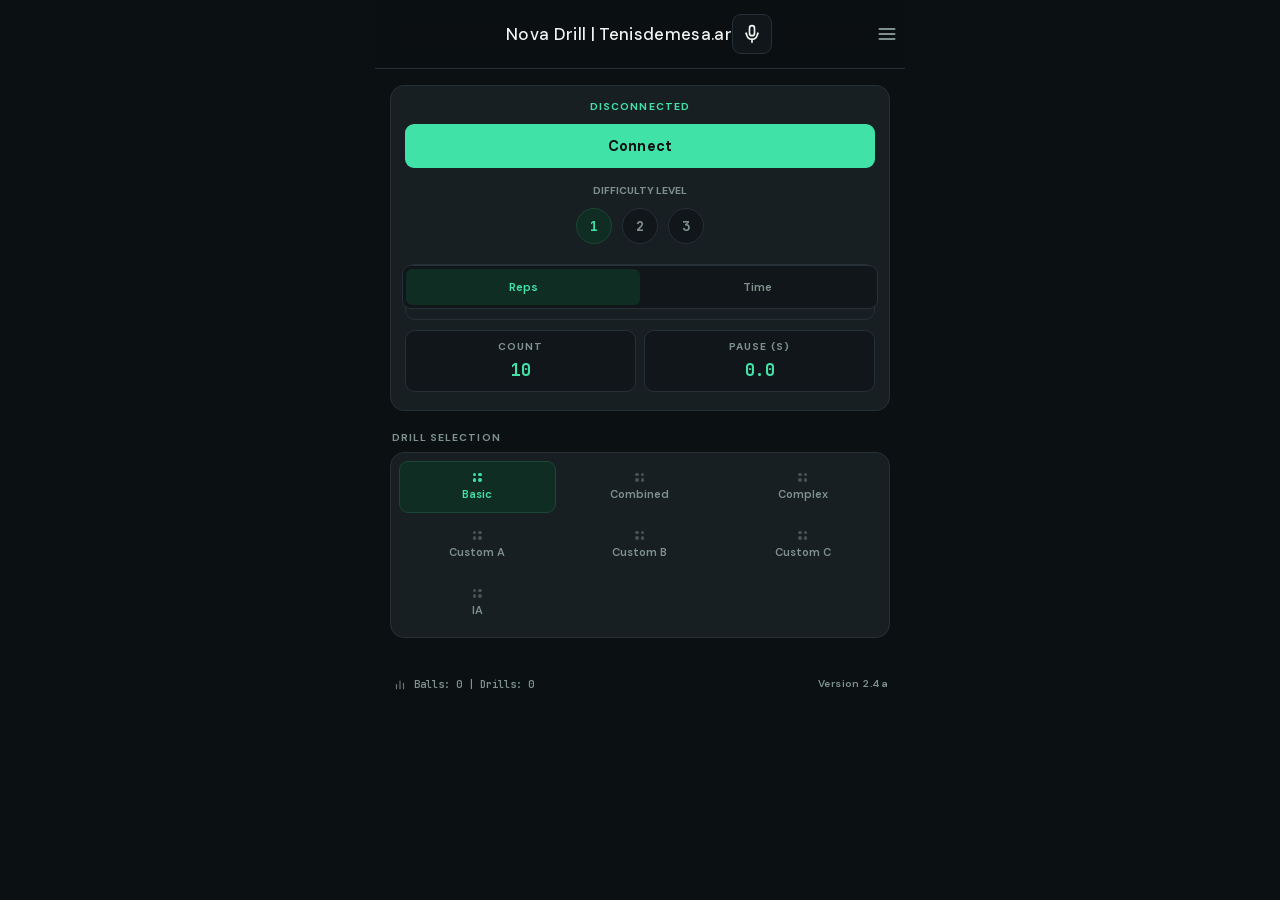
==== commit 0c1c2b42: "Teach the app to take a drill in plain words A voice-first assistant: say or type a sentence, get a " ====
--- a/index.html
+++ b/index.html
@@ -38,8 +38,19 @@
     
     <header>
         <h1 data-i18n="app.title">Nova Drill | Tenisdemesa.ar</h1>
-        <div class="menu-btn" onclick="toggleMenu()">
-            <svg viewBox="0 0 24 24" stroke="currentColor" stroke-width="2.5" fill="none" stroke-linecap="round" stroke-linejoin="round"><line x1="3" y1="12" x2="21" y2="12"></line><line x1="3" y1="6" x2="21" y2="6"></line><line x1="3" y1="18" x2="21" y2="18"></line></svg>
+        <div class="ai-open-wrap">
+            <button class="ai-open-btn" onclick="window.openAiView()" data-i18n-attr="aria-label:a11y.openAi;title:menu.ai">
+                <svg viewBox="0 0 24 24" width="20" height="20" fill="none" stroke="currentColor" stroke-width="2" stroke-linecap="round" stroke-linejoin="round" aria-hidden="true">
+                    <rect x="9" y="2" width="6" height="12" rx="3"></rect>
+                    <line x1="5" y1="11" x2="5" y2="12"></line>
+                    <line x1="19" y1="11" x2="19" y2="12"></line>
+                    <path d="M5.5 12a6.5 6.5 0 0 0 13 0"></path>
+                    <line x1="12" y1="18.5" x2="12" y2="22"></line>
+                </svg>
+            </button>
+            <div class="menu-btn" onclick="toggleMenu()">
+                <svg viewBox="0 0 24 24" stroke="currentColor" stroke-width="2.5" fill="none" stroke-linecap="round" stroke-linejoin="round"><line x1="3" y1="12" x2="21" y2="12"></line><line x1="3" y1="6" x2="21" y2="6"></line><line x1="3" y1="18" x2="21" y2="18"></line></svg>
+            </div>
         </div>
     </header>
 
@@ -132,6 +143,12 @@
              ondragover="window.allowTabDrop(event)">
             <div class="icon-grid"><div class="icon-dot"></div><div class="icon-dot"></div><div class="icon-dot"></div><div class="icon-dot"></div></div> <span data-i18n="tab.custom-c">Custom C</span>
         </div>
+        <!-- The assistant's own category. It is NOT a custom set: AI drills
+             live in nova_ai_drills, so importing a CSV cannot reach them and
+             they are not in the shared drill file until one is moved. -->
+        <div class="tab-btn" onclick="switchTab('ia', this)">
+            <div class="icon-grid"><div class="icon-dot"></div><div class="icon-dot"></div><div class="icon-dot"></div><div class="icon-dot"></div></div> <span data-i18n="tab.ia">IA</span>
+        </div>
     </div>
 
     <div id="view-basic" class="drill-list"></div>
@@ -140,6 +157,7 @@
     <div id="view-custom-a" class="drill-list hidden"></div>
     <div id="view-custom-b" class="drill-list hidden"></div>
     <div id="view-custom-c" class="drill-list hidden"></div>
+    <div id="view-ia" class="drill-list hidden"></div>
 
     <div class="footer-row">
         <!-- The running totals are also the way into the statistics screen.
@@ -201,8 +219,26 @@
     </div>
 </div>
 
+<!-- The AI assistant: a full screen above Statistics, reusing the same
+     settings chrome. It comes after #stats-view so its z-index band (170)
+     stacks over it, and before the modals, which it does not. Same
+     open/close/hidden discipline as #settings-view and #stats-view. -->
+<div id="ai-view" class="ai-view" hidden>
+    <div class="settings-shell">
+        <header class="settings-header">
+            <button class="settings-back" onclick="window.closeAiView()" data-i18n-attr="aria-label:a11y.backToDrills">
+                <svg viewBox="0 0 24 24" width="20" height="20" fill="none" stroke="currentColor" stroke-width="2.5" stroke-linecap="round" stroke-linejoin="round">
+                    <polyline points="15 18 9 12 15 6"></polyline>
+                </svg>
+                <span data-i18n="ai.back">Drills</span>
+            </button>
+            <h1 data-i18n="ai.title">AI assistant</h1>
+        </header>
+        <div class="settings-body" id="ai-body"></div>
+    </div>
+</div>
+
 <div id="toast" data-i18n="toast.default">Notification</div>
-
 <div id="editor-modal" class="modal-overlay">
     <div class="modal">
         <div class="modal-header">
--- a/css/style.css
+++ b/css/style.css
@@ -239,7 +239,13 @@
 
 .menu-btn {
     position: absolute;
-    right: 0;
+    /* `right: 8px` with `margin: -8px`, not `right: 0`. The negative margin
+       hangs the 8px of padding outside the button so the icon lines up with
+       the edge, which is the point of it - but paired with `right: 0` it also
+       hung the button itself 8px past the viewport, and the whole page
+       scrolled sideways by 8px. This keeps the padding hang and the box
+       inside. Found by loading the real index.html, which no check did. */
+    right: 8px;
     color: var(--text-light);
     cursor: pointer;
     padding: 8px;
@@ -2123,3 +2129,426 @@
 /* The toast is pinned near the bottom, which on a gesture-navigation phone is
    exactly where the home indicator is drawn. */
 #toast.show { bottom: calc(50px + env(safe-area-inset-bottom)); }
+
+/* ==========================================================================
+   The AI assistant panel
+   ==========================================================================
+
+   A full screen in the free z-index band between Statistics (160) and the
+   modals (200), so the preset sheet and the drill editor still open over it.
+   It reuses .settings-shell / .settings-header / .settings-back verbatim, the
+   way #stats-view reuses them, rather than growing a parallel set of chrome.
+
+   The `hidden` / `.active` pair is load-bearing and is the same trap
+   #stats-view and #settings-view both fell into once: .ai-view declares no
+   `display` of its own, so openAiView() has to remove `hidden` and
+   closeAiView() has to put it back, or the panel keeps covering the drill
+   list underneath it. See open/close in js/aiUi.js. */
+
+.ai-view {
+    position: fixed;
+    inset: 0;
+    z-index: 170;                 /* above Statistics (160), below modals (200) */
+    background: var(--bg);
+    overflow-y: auto;
+    -webkit-overflow-scrolling: touch;
+}
+.ai-view[hidden] { display: none; }
+.ai-view.active { display: block; }
+
+/* --- the transcript ------------------------------------------------------ */
+
+/* Interim speech and the model's in-flight prose are dimmed but present: the
+   user has to be able to see it is working, not broken. */
+.ai-transcript {
+    display: flex;
+    flex-direction: column;
+    gap: 8px;
+    margin-bottom: 14px;
+}
+.ai-empty {
+    padding: 18px 14px;
+    border: 1px dashed var(--border);
+    border-radius: 12px;
+    color: var(--text-light);
+    font-size: 0.8rem;
+    line-height: 1.5;
+    text-align: center;
+}
+.ai-msg {
+    padding: 10px 13px;
+    border-radius: 12px;
+    font-size: 0.86rem;
+    line-height: 1.45;
+    max-width: 88%;
+    /* Model prose is arbitrary text: it can be a 500-character run with no
+       spaces. overflow-wrap is what stops one long token taking the panel
+       sideways, which the integration suite checks for. */
+    overflow-wrap: anywhere;
+    word-break: break-word;
+}
+.ai-msg.user {
+    align-self: flex-end;
+    background: var(--accent-fill);
+    color: var(--primary);
+    border: 1px solid var(--accent-line);
+}
+.ai-msg.model {
+    align-self: flex-start;
+    background: var(--card-bg);
+    border: 1px solid var(--border);
+    color: var(--text);
+}
+.ai-msg.interim { opacity: 0.6; font-style: italic; }
+.ai-msg.error {
+    background: transparent;
+    border-color: var(--danger);
+    color: var(--danger-ink);
+}
+
+/* Which tier answered, shown on the message that did it. */
+.ai-tier {
+    display: inline-block;
+    margin-top: 5px;
+    font-size: 0.65rem;
+    letter-spacing: 0.08em;
+    text-transform: uppercase;
+    color: var(--text-light);
+}
+
+/* --- the tool trace ------------------------------------------------------ */
+
+.ai-trace {
+    display: flex;
+    flex-direction: column;
+    gap: 4px;
+    margin-bottom: 14px;
+}
+.ai-trace-line {
+    display: flex;
+    align-items: baseline;
+    gap: 7px;
+    font-size: 0.72rem;
+    color: var(--text-light);
+    line-height: 1.4;
+}
+.ai-trace-line::before {
+    content: '\203A';           /* › */
+    color: var(--primary);
+    flex-shrink: 0;
+}
+
+/* --- the draft preview --------------------------------------------------- */
+
+.ai-draft {
+    border: 1px solid var(--border);
+    border-radius: 12px;
+    background: var(--card-bg);
+    padding: 12px;
+    margin-bottom: 14px;
+}
+.ai-draft-name {
+    font-size: 0.9rem;
+    font-weight: 600;
+    color: var(--text);
+    margin-bottom: 3px;
+    /* A model-generated name is arbitrary text and can be very long. */
+    overflow-wrap: anywhere;
+    word-break: break-word;
+}
+.ai-step {
+    padding: 10px 0;
+    border-top: 1px solid var(--border);
+}
+.ai-step:first-of-type { border-top: none; padding-top: 6px; }
+.ai-step-label {
+    font-size: 0.82rem;
+    color: var(--text);
+    line-height: 1.4;
+    overflow-wrap: anywhere;
+}
+.ai-step-meta {
+    font-family: 'JetBrains Mono', monospace;
+    font-size: 0.7rem;
+    color: var(--text-light);
+    margin-top: 3px;
+}
+/* "from the preset X" or "generated" - the honest label either way. */
+.ai-chip {
+    display: inline-block;
+    margin-top: 6px;
+    padding: 2px 8px;
+    border-radius: 999px;
+    font-size: 0.65rem;
+    font-weight: 600;
+    border: 1px solid var(--accent-line);
+    background: var(--accent-fill);
+    color: var(--primary);
+    max-width: 100%;
+    overflow: hidden;
+    text-overflow: ellipsis;
+    white-space: nowrap;
+}
+.ai-chip.generated {
+    background: transparent;
+    color: var(--text-light);
+    border-color: var(--border);
+}
+
+/* --- the action bar ------------------------------------------------------ */
+
+.ai-actions {
+    display: flex;
+    flex-wrap: wrap;
+    gap: 8px;
+    margin-bottom: 10px;
+}
+.ai-btn {
+    flex: 1 1 auto;
+    min-height: 44px;
+    padding: 11px 14px;
+    border: 1px solid var(--border);
+    border-radius: 10px;
+    background: var(--input-bg);
+    color: var(--text);
+    font-family: inherit;
+    font-size: 0.8rem;
+    font-weight: 600;
+    cursor: pointer;
+    /* Colours come from here, never from an inline style in JS, so they keep
+       following the theme - see AGENTS.md, Design. */
+}
+.ai-btn.primary {
+    background: var(--primary);
+    border-color: var(--primary);
+    color: var(--on-accent);
+}
+.ai-btn.danger {
+    background: transparent;
+    border-color: var(--danger);
+    /* Destructive LABELS use --danger-ink, which clears AA as text. White on
+       --danger is 3.9:1. */
+    color: var(--danger-ink);
+}
+.ai-btn:disabled {
+    opacity: 0.45;
+    cursor: not-allowed;
+}
+
+/* --- the composer -------------------------------------------------------- */
+
+.ai-composer {
+    display: flex;
+    gap: 8px;
+    align-items: stretch;
+    margin-top: 6px;
+}
+.ai-input {
+    flex: 1 1 auto;
+    min-width: 0;
+    min-height: 44px;
+    padding: 11px 13px;
+    border: 1px solid var(--border);
+    border-radius: 10px;
+    background: var(--input-bg);
+    color: var(--text);
+    font-family: inherit;
+    font-size: 0.86rem;
+}
+.ai-input:focus {
+    outline: none;
+    border-color: var(--accent-line);
+}
+.ai-icon-btn {
+    flex: 0 0 auto;
+    width: 44px;
+    min-height: 44px;
+    display: flex;
+    align-items: center;
+    justify-content: center;
+    border: 1px solid var(--border);
+    border-radius: 10px;
+    background: var(--input-bg);
+    color: var(--text);
+    cursor: pointer;
+}
+.ai-icon-btn svg { flex-shrink: 0; }
+.ai-icon-btn.listening {
+    border-color: var(--danger);
+    color: var(--danger-ink);
+}
+.ai-icon-btn:disabled { opacity: 0.45; cursor: not-allowed; }
+
+/* The header button that opens the panel, next to the hamburger. The wrapper
+   is what keeps the two controls a pair; the header centres its children, so
+   without it the mic would sit against the title and the menu would drift. */
+.ai-open-wrap {
+    display: flex;
+    align-items: center;
+    gap: 8px;
+    flex-shrink: 0;
+}
+.ai-open-btn {
+    display: flex;
+    align-items: center;
+    justify-content: center;
+    width: 40px;
+    height: 40px;
+    margin-right: 2px;
+    border: 1px solid var(--border);
+    border-radius: 9px;
+    background: var(--input-bg);
+    color: var(--text);
+    cursor: pointer;
+}
+.ai-open-btn:hover { border-color: var(--accent-line); color: var(--primary); }
+
+/* --- the AI settings form -----------------------------------------------
+   The first place in the app with a real form in it, so it brings its own
+   row type rather than being bent into `.settings-row`. Everything is a
+   custom property, so it follows all four themes for free. */
+
+.ai-field {
+    padding: 12px 0;
+    border-top: 1px solid var(--border);
+}
+.ai-field:first-of-type { border-top: none; padding-top: 4px; }
+.ai-field-label {
+    display: block;
+    font-size: 0.65rem;
+    letter-spacing: 0.08em;
+    text-transform: uppercase;
+    color: var(--text-light);
+    font-weight: 700;
+    margin-bottom: 6px;
+}
+.ai-input-row {
+    display: flex;
+    flex-direction: column;
+    gap: 8px;
+}
+.ai-input, .ai-select {
+    width: 100%;
+    box-sizing: border-box;
+    min-height: 44px;
+    padding: 10px 12px;
+    border: 1px solid var(--border);
+    border-radius: 9px;
+    background: var(--input-bg);
+    color: var(--text);
+    font-family: inherit;
+    font-size: 0.85rem;
+}
+.ai-input:focus, .ai-select:focus { outline: none; border-color: var(--accent-line); }
+.ai-input.mono { font-family: 'JetBrains Mono', monospace; font-size: 0.78rem; }
+/* A key is a secret: the field is a password type, and this is the only place
+   its length is ever shown. */
+.ai-key-state {
+    display: flex;
+    align-items: center;
+    justify-content: space-between;
+    gap: 10px;
+    font-size: 0.72rem;
+    color: var(--text-light);
+}
+.ai-btn-row { display: flex; flex-wrap: wrap; gap: 8px; margin-top: 10px; }
+.ai-note {
+    font-size: 0.72rem;
+    color: var(--text-light);
+    line-height: 1.45;
+    margin-top: 8px;
+}
+.ai-note.warn {
+    color: var(--danger-ink);
+    border-left: 2px solid var(--danger);
+    padding-left: 9px;
+}
+/* A test result line: green when it worked, danger-ink when it did not. Both
+   are text colours, not fills. */
+.ai-test-result { font-size: 0.75rem; margin-top: 8px; line-height: 1.4; }
+.ai-test-result.ok { color: var(--primary); }
+.ai-test-result.bad { color: var(--danger-ink); }
+.ai-toggle-row {
+    display: flex;
+    align-items: center;
+    justify-content: space-between;
+    gap: 12px;
+    padding: 12px 0;
+    border-top: 1px solid var(--border);
+}
+
+/* A question the model needs answered before it can go on. It is part of the
+   conversation, not a modal: interrupting a tool call with a dialog is worse
+   than a row of buttons under the message that asked. */
+.ai-ask {
+    border: 1px solid var(--accent-line);
+    background: var(--accent-fill);
+    border-radius: 12px;
+    padding: 12px;
+    margin-bottom: 12px;
+}
+.ai-ask-question {
+    font-size: 0.86rem;
+    color: var(--text);
+    line-height: 1.45;
+    margin-bottom: 10px;
+    /* Model-authored text: arbitrary, and potentially a 500-character run. */
+    overflow-wrap: anywhere;
+    word-break: break-word;
+}
+
+/* --- the IA tab ----------------------------------------------------------
+   A drill the assistant built is not a saved drill: it is in nova_ai_drills,
+   not in custom_drills, and it is not in the shared CSV until it is moved. So
+   the row says so with a chip, and carries its own one-tap move buttons
+   rather than borrowing the drag-and-drop the custom sets use - these are not
+   in `drillOrder` and there is nothing to reorder against. */
+
+.ia-row { margin-bottom: 8px; }
+
+.mark-ai {
+    font-size: 0.6rem;
+    font-weight: 800;
+    letter-spacing: 0.06em;
+    padding: 2px 5px;
+    border-radius: 5px;
+    background: var(--accent-fill);
+    color: var(--primary);
+    border: 1px solid var(--accent-line);
+    flex-shrink: 0;
+}
+.mark-source { font-size: 0.8rem; flex-shrink: 0; opacity: 0.8; }
+
+.ia-row-actions {
+    display: flex;
+    gap: 6px;
+    padding: 0 2px 2px 2px;
+}
+.ia-move {
+    flex: 1 1 0;
+    min-width: 0;
+    min-height: 32px;
+    border: 1px solid var(--border);
+    border-radius: 8px;
+    background: var(--input-bg);
+    color: var(--text);
+    font-family: inherit;
+    font-size: 0.72rem;
+    font-weight: 700;
+    cursor: pointer;
+}
+.ia-move:hover { border-color: var(--accent-line); color: var(--primary); }
+/* A destructive LABEL, so --danger-ink and not white on --danger. */
+.ia-move.danger { color: var(--danger-ink); border-color: var(--border); }
+.ia-move.danger:hover { border-color: var(--danger); }
+
+.ia-clear { margin: 15px auto 10px; }
+.ia-empty {
+    padding: 18px 14px;
+    border: 1px dashed var(--border);
+    border-radius: 12px;
+    color: var(--text-light);
+    font-size: 0.8rem;
+    line-height: 1.5;
+    text-align: center;
+}
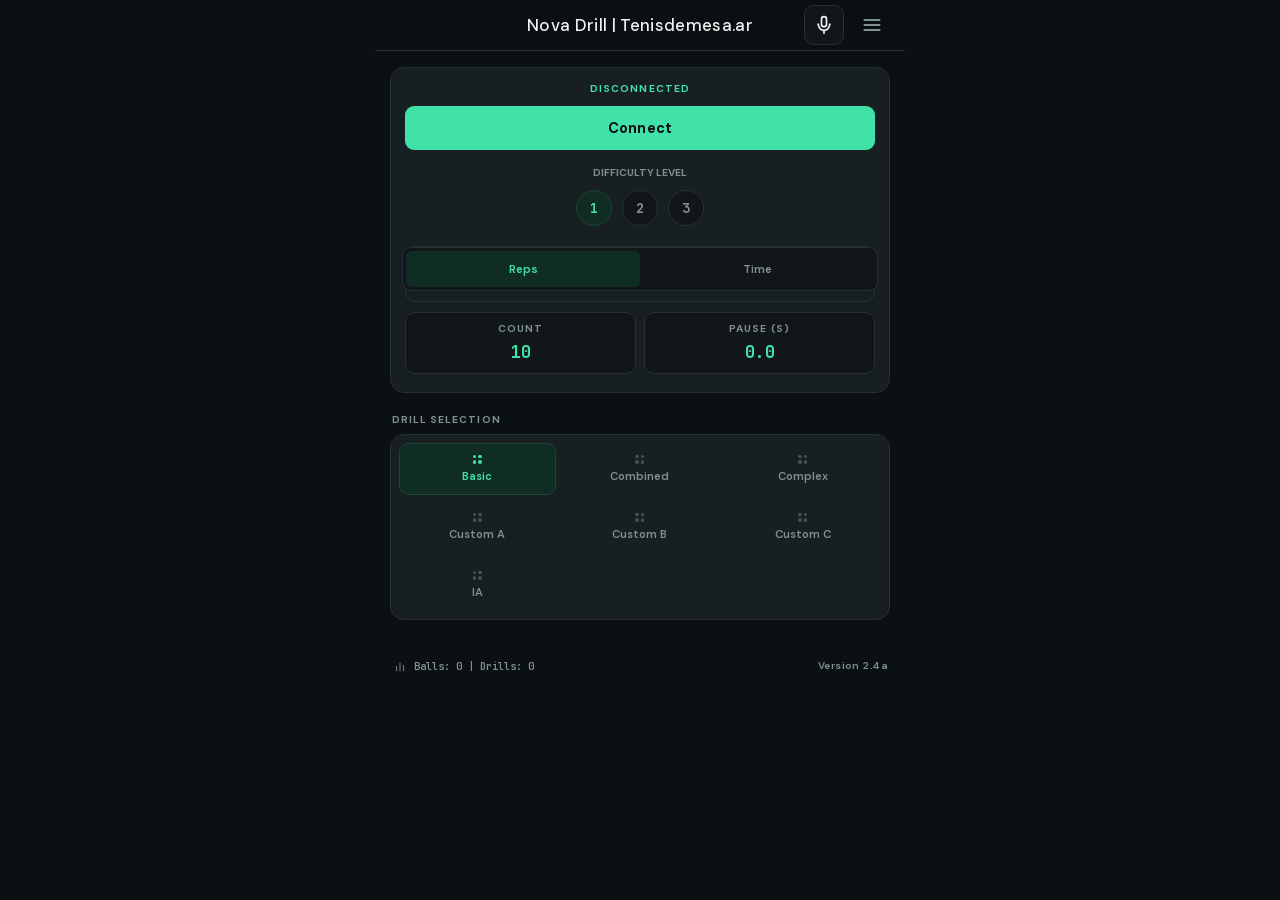
==== commit 1936ac8f: "Give the title room, and stop the screenshots catching a fade Two things you noticed, one layout and" ====
--- a/index.html
+++ b/index.html
@@ -37,7 +37,16 @@
 <div class="container">
     
     <header>
-        <h1 data-i18n="app.title">Nova Drill | Tenisdemesa.ar</h1>
+        <!-- Two forms of one name. The header also floats two 40px controls
+             over its right margin, and on a 375px phone the full name and those
+             buttons cannot both fit at any readable size - they overlapped by
+             7px on an iPhone SE, which is not a screen anybody should have to
+             scroll a header for. The short form is the same brand, and it is
+             what a narrow header has always wanted. -->
+        <h1 class="brand">
+            <span class="brand-full" data-i18n="app.title">Nova Drill | Tenisdemesa.ar</span>
+            <span class="brand-short" data-i18n="app.shortTitle">Nova</span>
+        </h1>
         <div class="ai-open-wrap">
             <button class="ai-open-btn" onclick="window.openAiView()" data-i18n-attr="aria-label:a11y.openAi;title:menu.ai">
                 <svg viewBox="0 0 24 24" width="20" height="20" fill="none" stroke="currentColor" stroke-width="2" stroke-linecap="round" stroke-linejoin="round" aria-hidden="true">
@@ -52,9 +61,20 @@
                 <svg viewBox="0 0 24 24" stroke="currentColor" stroke-width="2.5" fill="none" stroke-linecap="round" stroke-linejoin="round"><line x1="3" y1="12" x2="21" y2="12"></line><line x1="3" y1="6" x2="21" y2="6"></line><line x1="3" y1="18" x2="21" y2="18"></line></svg>
             </div>
         </div>
-    </header>
-
-    <div id="theme-menu" class="theme-menu">
+
+        <!-- The dropdown lives INSIDE the header, and that is load-bearing.
+             The header is `position: sticky`, so it is also the containing
+             block for this absolutely-positioned child: `top: 58px` means 58px
+             below the header, wherever the header currently is.
+
+             It used to be a sibling of the header, inside .container. The
+             container is `position: relative` and does not move when you
+             scroll, so the menu was pinned 58px from the top of the DOCUMENT:
+             scroll down, tap the hamburger - which stays on screen, because
+             it is in the sticky header - and the menu opens 172px above the
+             top of the viewport. Tapping the menu did nothing and looked
+             like a dead button. -->
+        <div id="theme-menu" class="theme-menu">
         <div class="menu-title" data-i18n="menu.drill">Drill</div>
         <!-- The colour chips stand in for the icon each row would have. They
              are decorative, so they follow the palette's semantic colours
@@ -72,8 +92,9 @@
 
         <div class="theme-item" onclick="window.openSettings()"><span class="color-preview" style="background:var(--spin-top)"></span> <span data-i18n="menu.settings">Settings</span></div>
         <div class="theme-item" onclick="window.openAboutModal()" data-i18n="menu.about">About</div>
-    </div>
-    
+        </div>
+    </header>
+
     <input type="file" id="csv-input" accept=".csv" style="display:none" onchange="handleCSVUpload(event)">
     <input type="file" id="preset-file-input" accept=".json,.csv" style="display:none" onchange="handlePresetFileUpload(event)">
 
--- a/css/style.css
+++ b/css/style.css
@@ -218,6 +218,13 @@
     display: flex;
     align-items: center;
     justify-content: center;
+    /* The title is the ONLY thing in the flow and stays genuinely centred.
+       The buttons float over the header's right margin, which is what the
+       hamburger always did. Reserving a grid column for them instead - the
+       obvious-looking fix - costs the title its width: at 430px a 1fr-auto-1fr
+       grid leaves the title 208px for 219px of text, and at 320px it leaves
+       98px, so it clips either way. Floating needs no space reserved, because
+       the title is short enough to stop short of the buttons on its own. */
     position: sticky;
     top: 0;
     z-index: 90;
@@ -228,6 +235,26 @@
     -webkit-backdrop-filter: blur(12px);
     border-bottom: 1px solid var(--border);
 }
+header h1 {
+    min-width: 0;
+    text-align: center;
+    white-space: nowrap;
+    overflow: hidden;
+    text-overflow: ellipsis;
+}
+/* The narrow form of the name. Below the breakpoint the short one is shown and
+   the long one leaves the box entirely - `display: none`, not a smaller font,
+   because at 320px the full name and two 40px buttons cannot both fit at any
+   readable size.
+   The number is arithmetic, not a guess. With the group 86px wide floating
+   over a 15px margin, the clear space between a centred name and the group is
+   `viewport/2 - 210px`; the full name needs ~16px of that to stop looking
+   crowded, so anything under ~453px gets the short form. */
+.brand-short { display: none; }
+@media (max-width: 460px) {
+    .brand-full { display: none; }
+    .brand-short { display: inline; }
+}
 
 h1 {
     margin: 0;
@@ -263,8 +290,14 @@
 
 .theme-menu {
     position: absolute;
+    /* A child of the STICKY header, so these are measured from the header and
+       the dropdown follows it down the page. It was a child of .container
+       before, which does not scroll, and the menu opened off the top of the
+       screen. `right: 30px` rather than 15px: the header carries a -15px
+       margin, so it is 30px wider than the container and the menu has to be
+       pushed back to keep its right edge on the same pixel. */
     top: 58px;
-    right: 15px;
+    right: 30px;
     width: 210px;
     background: var(--menu-bg);
     backdrop-filter: blur(16px);
@@ -2383,10 +2416,26 @@
    is what keeps the two controls a pair; the header centres its children, so
    without it the mic would sit against the title and the menu would drift. */
 .ai-open-wrap {
+    /* Floated over the header's right margin, like the hamburger always was,
+       with `right: 15px` because the header carries a -15px margin and is
+       therefore 15px wider than the viewport on that side. */
+    position: absolute;
+    right: 15px;
+    top: 50%;
+    transform: translateY(-50%);
     display: flex;
     align-items: center;
     gap: 8px;
     flex-shrink: 0;
+    z-index: 101;
+}
+/* Inside the wrapper the hamburger is a normal flex item again. Its
+   `position: absolute; right: 0` was for when it was the header's only
+   floating control, and it would pull it out of the group and back to the
+   header's right edge - on top of the mic. */
+.ai-open-wrap .menu-btn {
+    position: static;
+    margin: 0;
 }
 .ai-open-btn {
     display: flex;
@@ -2552,3 +2601,48 @@
     line-height: 1.5;
     text-align: center;
 }
+
+/* --- armed microphone ----------------------------------------------------
+   Arming the mic is a visible, deliberate state, not a blinking icon. The
+   filled style is the "the microphone is OPEN right now" case, which is a
+   different thing from "we are listening to this one utterance". */
+.ai-icon-btn.armed {
+    border-color: var(--danger);
+    background: var(--accent-fill);
+    color: var(--danger-ink);
+}
+.ai-icon-btn.armed::after {
+    /* A slow pulse, so it reads as live from across a table. Decorative, so
+       it is aria-hidden by virtue of being a pseudo-element. */
+    content: '';
+    position: absolute;
+    inset: -3px;
+    border-radius: 12px;
+    border: 1px solid var(--danger);
+    opacity: 0.5;
+    animation: ai-pulse 1.8s ease-in-out infinite;
+    pointer-events: none;
+}
+.ai-icon-btn { position: relative; }
+
+@keyframes ai-pulse {
+    0%, 100% { opacity: 0.5; transform: scale(1); }
+    50%      { opacity: 0;   transform: scale(1.12); }
+}
+/* Respect the OS setting rather than animating at somebody who asked us not to. */
+@media (prefers-reduced-motion: reduce) {
+    .ai-icon-btn.armed::after { animation: none; opacity: 0.4; }
+}
+
+.ai-armed-note {
+    margin-top: 8px;
+    padding: 8px 11px;
+    border: 1px solid var(--danger);
+    border-radius: 10px;
+    background: var(--card-bg);
+    /* A destructive LABEL, so --danger-ink and not white on --danger. */
+    color: var(--danger-ink);
+    font-size: 0.75rem;
+    line-height: 1.4;
+    text-align: center;
+}
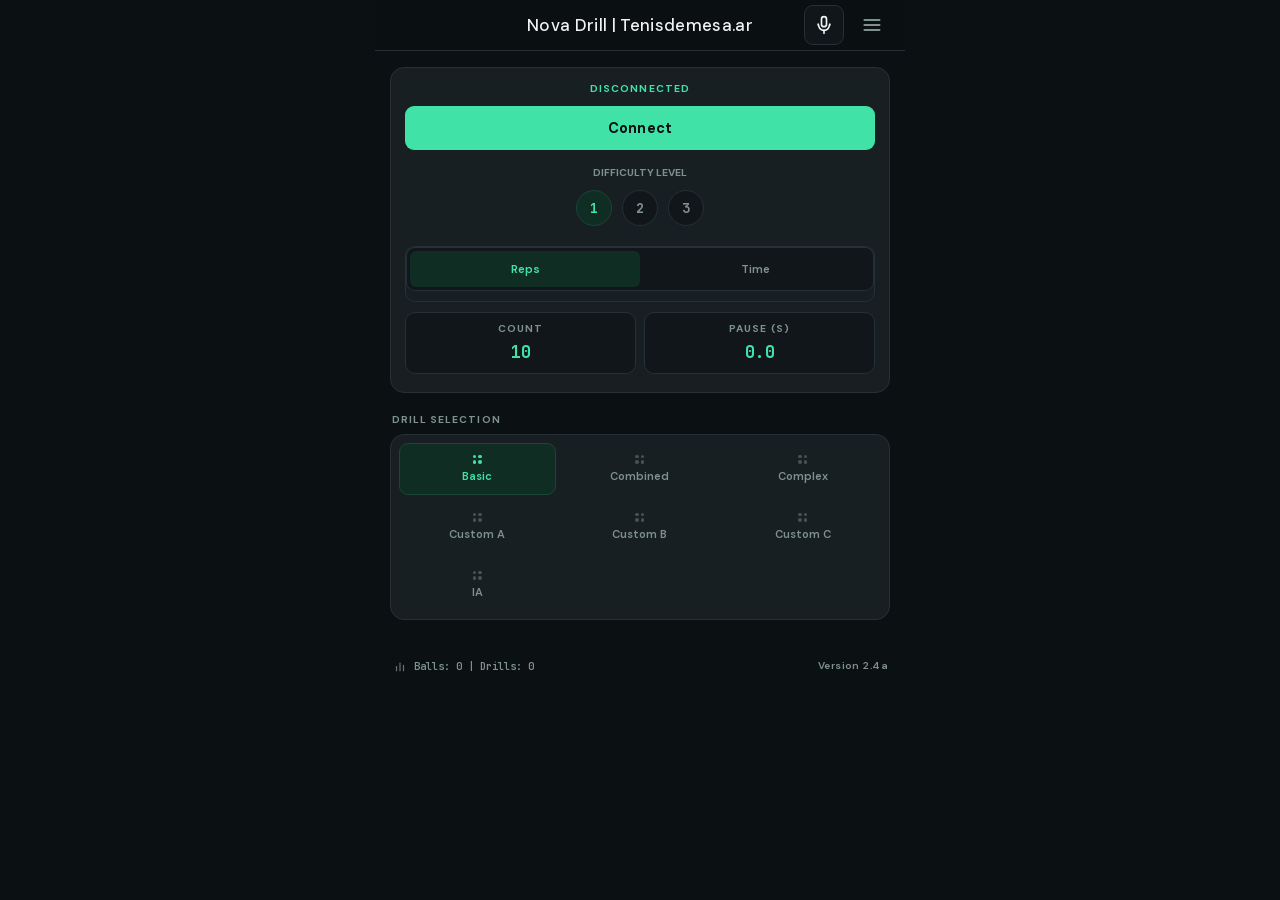
==== commit 767fe047: "Link the site from everywhere that names it The app is published inside tenisdemesa.ar, its name is " ====
--- a/index.html
+++ b/index.html
@@ -44,8 +44,15 @@
              scroll a header for. The short form is the same brand, and it is
              what a narrow header has always wanted. -->
         <h1 class="brand">
-            <span class="brand-full" data-i18n="app.title">Nova Drill | Tenisdemesa.ar</span>
-            <span class="brand-short" data-i18n="app.shortTitle">Nova</span>
+            <!-- The name is the site's name, so the name goes to the site. It
+                 carries no link styling: this is the app's own header, and the
+                 anchor is here to make the line tappable and focusable rather
+                 than to shout. `target` is what keeps a stray tap from
+                 navigating a training session off the page. -->
+            <a class="brand-link" href="https://tenisdemesa.ar/" target="_blank" rel="noopener noreferrer">
+                <span class="brand-full" data-i18n="app.title">Nova Drill | Tenisdemesa.ar</span>
+                <span class="brand-short" data-i18n="app.shortTitle">Nova</span>
+            </a>
         </h1>
         <div class="ai-open-wrap">
             <button class="ai-open-btn" onclick="window.openAiView()" data-i18n-attr="aria-label:a11y.openAi;title:menu.ai">
--- a/css/style.css
+++ b/css/style.css
@@ -242,6 +242,17 @@
     overflow: hidden;
     text-overflow: ellipsis;
 }
+/* The brand is a link to the site the app is published inside, and it looks
+   like nothing of the sort: no underline, no link colour. An anchor in the
+   middle of the app's own header that painted itself like a link would fight
+   the two controls floating beside it. Left `display: inline` on purpose - an
+   inline-block would give the h1's `text-overflow: ellipsis` something it
+   cannot clip. */
+header h1 .brand-link {
+    color: inherit;
+    text-decoration: none;
+    cursor: pointer;
+}
 /* The narrow form of the name. Below the breakpoint the short one is shown and
    the long one leaves the box entirely - `display: none`, not a smaller font,
    because at 320px the full name and two 40px buttons cannot both fit at any
@@ -1784,6 +1795,22 @@
     font-size: 0.68rem;
     color: var(--text-light);
 }
+/* The domain in that line is the one place outside the About box that names the
+   site, so it goes there. `inline-block` plus padding is what makes an 11px-tall
+   strip of micro-label text into a real tap target; the negative margin hangs
+   the padding outside so it does not lengthen the line or shift the text
+   either side of it. */
+.settings-foot .foot-link {
+    display: inline-block;
+    padding: 7px 3px;
+    margin: 0 -3px;
+    border-radius: 7px;
+    color: var(--primary);
+    font-family: var(--font-mono);
+    text-decoration: none;
+}
+.settings-foot .foot-link:hover,
+.settings-foot .foot-link:focus-visible { text-decoration: underline; }
 
 /* --- About --- */
 .about-body {
@@ -2646,3 +2673,200 @@
     line-height: 1.4;
     text-align: center;
 }
+
+/* The "model not set up" row.
+   Neutral, not a danger border: nothing is wrong, and the on-device tier
+   really does still work. The armed note above is a privacy warning about
+   something live RIGHT NOW, which is why it earns a red one - reusing that
+   treatment here would make a missing key look like an error state. */
+.ai-setup-note {
+    margin-top: 8px;
+    padding: 10px 11px;
+    border: 1px solid var(--border);
+    border-radius: 10px;
+    background: var(--card-bg);
+    color: var(--text-light);
+    font-size: 0.75rem;
+    line-height: 1.45;
+}
+
+.ai-setup-text {
+    /* Both halves of the message matter, and the second one is what the row is
+       for, so the button gets its own block and is not left as a trailing word
+       on the last line. */
+    margin-bottom: 9px;
+}
+
+.ai-setup-cta {
+    display: block;
+    width: 100%;
+    /* 44px, the floor the suite enforces on every control in this panel. It is
+       not the 32px of the preset UI: this is the only way out of an
+       unconfigured assistant, and it is on screen while the mic may be armed. */
+    min-height: 44px;
+    padding: 0 12px;
+    border: 1px solid var(--primary);
+    border-radius: 10px;
+    background: transparent;
+    /* --primary is a FILL colour, never text - see Design in AGENTS.md. */
+    color: var(--primary);
+    font-family: inherit;
+    font-size: 0.8rem;
+    font-weight: 600;
+    cursor: pointer;
+}
+
+.ai-setup-cta:active {
+    background: var(--card-bg);
+}
+
+/* ==========================================================================
+   Settings, as a list of groups you open
+   ==========================================================================
+
+   Settings had grown to 2.8 phone-screens of 29 rows, and the AI section alone
+   was SIXTEEN flat siblings with nothing to say which four were the text model
+   and which three were behaviour toggles. A column that long is not a list, it
+   is a wall.
+
+   So each section is a native <details>: a 52px summary you can actually hit
+   with a thumb, and the contents only when you want them. Native rather than a
+   div + class, because it brings keyboard support, the open state in the a11y
+   tree, and no JavaScript to keep working. The chevron is CSS; the open state
+   is persisted in JS ONLY so that a re-render - which happens on every
+   presets-updated / stats-updated / locale-changed - does not snap the screen
+   shut under the user who just opened something.
+
+   `.settings-section-title` is deliberately NOT reused: statsUi.js uses it too,
+   and restyling it there would be a change nobody asked for. */
+
+.settings-group {
+    margin-top: 10px;
+    border: 1px solid var(--border);
+    border-radius: 12px;
+    background: var(--card-bg);
+    overflow: hidden;
+}
+.settings-group:first-of-type { margin-top: 0; }
+
+.settings-group-head {
+    display: flex;
+    align-items: center;
+    gap: 10px;
+    /* min-height is the CONTENT box here - box-sizing is not global in this
+       file - so 44 + 20 of padding is a 64px row. Comfortably above every
+       tap-target minimum in the app, and eight of them fit one phone screen. */
+    min-height: 44px;
+    padding: 10px 14px;
+    cursor: pointer;
+    list-style: none;
+    -webkit-tap-highlight-color: transparent;
+}
+.settings-group-head::-webkit-details-marker { display: none; }
+.settings-group-head::marker { content: ''; }
+.settings-group-head:active { background: var(--accent-fill); }
+
+.settings-group-title {
+    flex: 1 1 auto;
+    min-width: 0;
+    font-size: 0.9rem;
+    font-weight: 600;
+    color: var(--text);
+    /* A title long enough to wrap must not push the note off the row. */
+    overflow-wrap: anywhere;
+}
+/* The live status, so a CLOSED group still says what is in it. That is the
+   difference between a list you can scan and a list you have to open eight
+   times to find out. */
+.settings-group-note {
+    flex: 0 1 auto;
+    max-width: 45%;
+    font-size: 0.72rem;
+    color: var(--text-light);
+    text-align: right;
+    overflow: hidden;
+    text-overflow: ellipsis;
+    white-space: nowrap;
+}
+.settings-group-chev {
+    flex-shrink: 0;
+    color: var(--text-light);
+    transition: transform var(--trans-speed);
+}
+.settings-group[open] .settings-group-chev { transform: rotate(90deg); }
+.settings-group[open] .settings-group-note { opacity: 0.55; }
+
+.settings-group-body { padding: 0 14px 14px; }
+/* The old section spacing is the group's job now. */
+.settings-group-body > .settings-section:first-child,
+.settings-group-body > .settings-section:first-of-type { margin-top: 0; }
+.settings-group-body .ai-note:first-child { margin-top: 0; }
+
+/* --- sub-groups inside the AI section --------------------------------------
+   The sixteen siblings become three things: what the model is, what the voice
+   is, and when it is allowed to listen. */
+.ai-subgroup { margin: 18px 0 2px; }
+.ai-subgroup:first-child { margin-top: 6px; }
+.ai-subgroup-title {
+    display: block;
+    font-size: 0.65rem;
+    letter-spacing: 0.08em;
+    text-transform: uppercase;
+    color: var(--text-light);
+    font-weight: 700;
+    margin-bottom: 2px;
+}
+/* The divider between sub-groups, so the eye can chunk sixteen rows into
+   three. The first one does not get a rule above it. */
+.ai-subgroup + .ai-subgroup { border-top: 1px solid var(--border); }
+
+@media (prefers-reduced-motion: reduce) {
+    .settings-group-chev { transition: none; }
+}
+
+/* ==========================================================================
+   Boxes that are wider than their parent
+   ==========================================================================
+
+   `box-sizing` is content-box in this file by design (see `.modal-overlay`:
+   it is applied there explicitly for the same reason as here), so any element
+   with a width AND horizontal padding renders `padding` wider than it asked
+   for. That is invisible until the parent is exactly the viewport width, and
+   then the right-hand side is simply off-screen and unreachable - the page
+   does not even scroll, because the overflowing box is inside a
+   `position: fixed` overlay, which is why `documentElement.scrollWidth` stays
+   honest while the content is clipped.
+
+   Measured on a 430px phone, all of these were over:
+     .settings-shell   +32px   Settings, Statistics and the assistant panel
+     .about-site       +30px   the About box, clipped by .modal's overflow
+     .mode-switch       +8px   the reps/time switch, on the drill list
+     input[type=number] +4px   the count and pause fields
+
+   Fixed by applying `border-box` to the offenders themselves rather than
+   globally: a global reset at this point would re-lay-out every element in
+   the app, and the one place it has already been applied is a single line with
+   a comment explaining why. `tools/check-app.mjs` now audits every element on
+   the real page for "border box wider than its parent's content box", so the
+   next one of these is caught by a check instead of by somebody's phone. */
+
+.settings-shell,
+.about-site,
+.mode-switch,
+input[type="number"],
+.control-pill,
+.drill-list > * {
+    box-sizing: border-box;
+}
+
+/* The share-code and drill-name fields had no width rule at all, so they took
+   the UA default of ~20 characters - which at their inline 1.6rem and 1.2rem
+   font sizes is 350px and 262px, inside a modal that has 255px of content on
+   a 320px phone. `.modal` is `overflow: hidden`, so the right-hand end of both
+   fields was cut off with no way to scroll to it. `width: 100%` plus
+   border-box is what every other full-width input in this app already does. */
+#dl-code,
+#save-name {
+    width: 100%;
+    box-sizing: border-box;
+}
